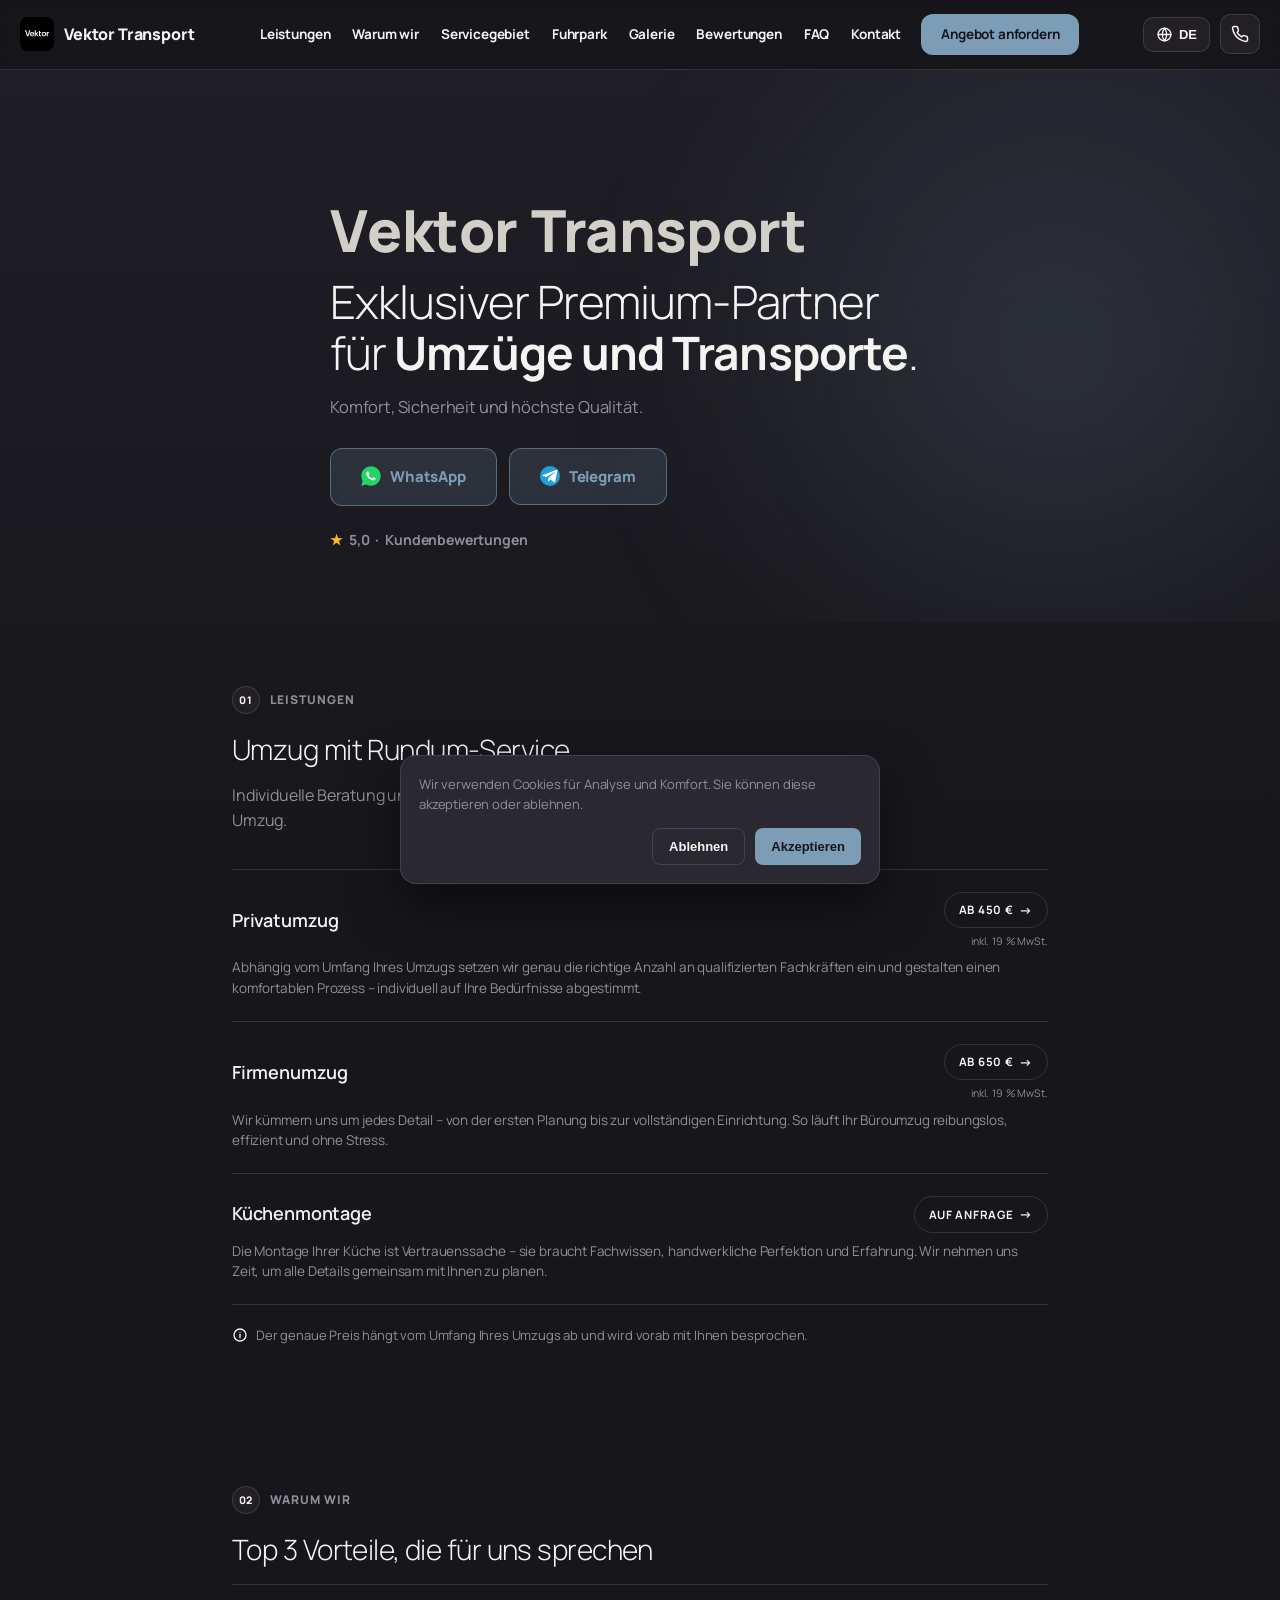
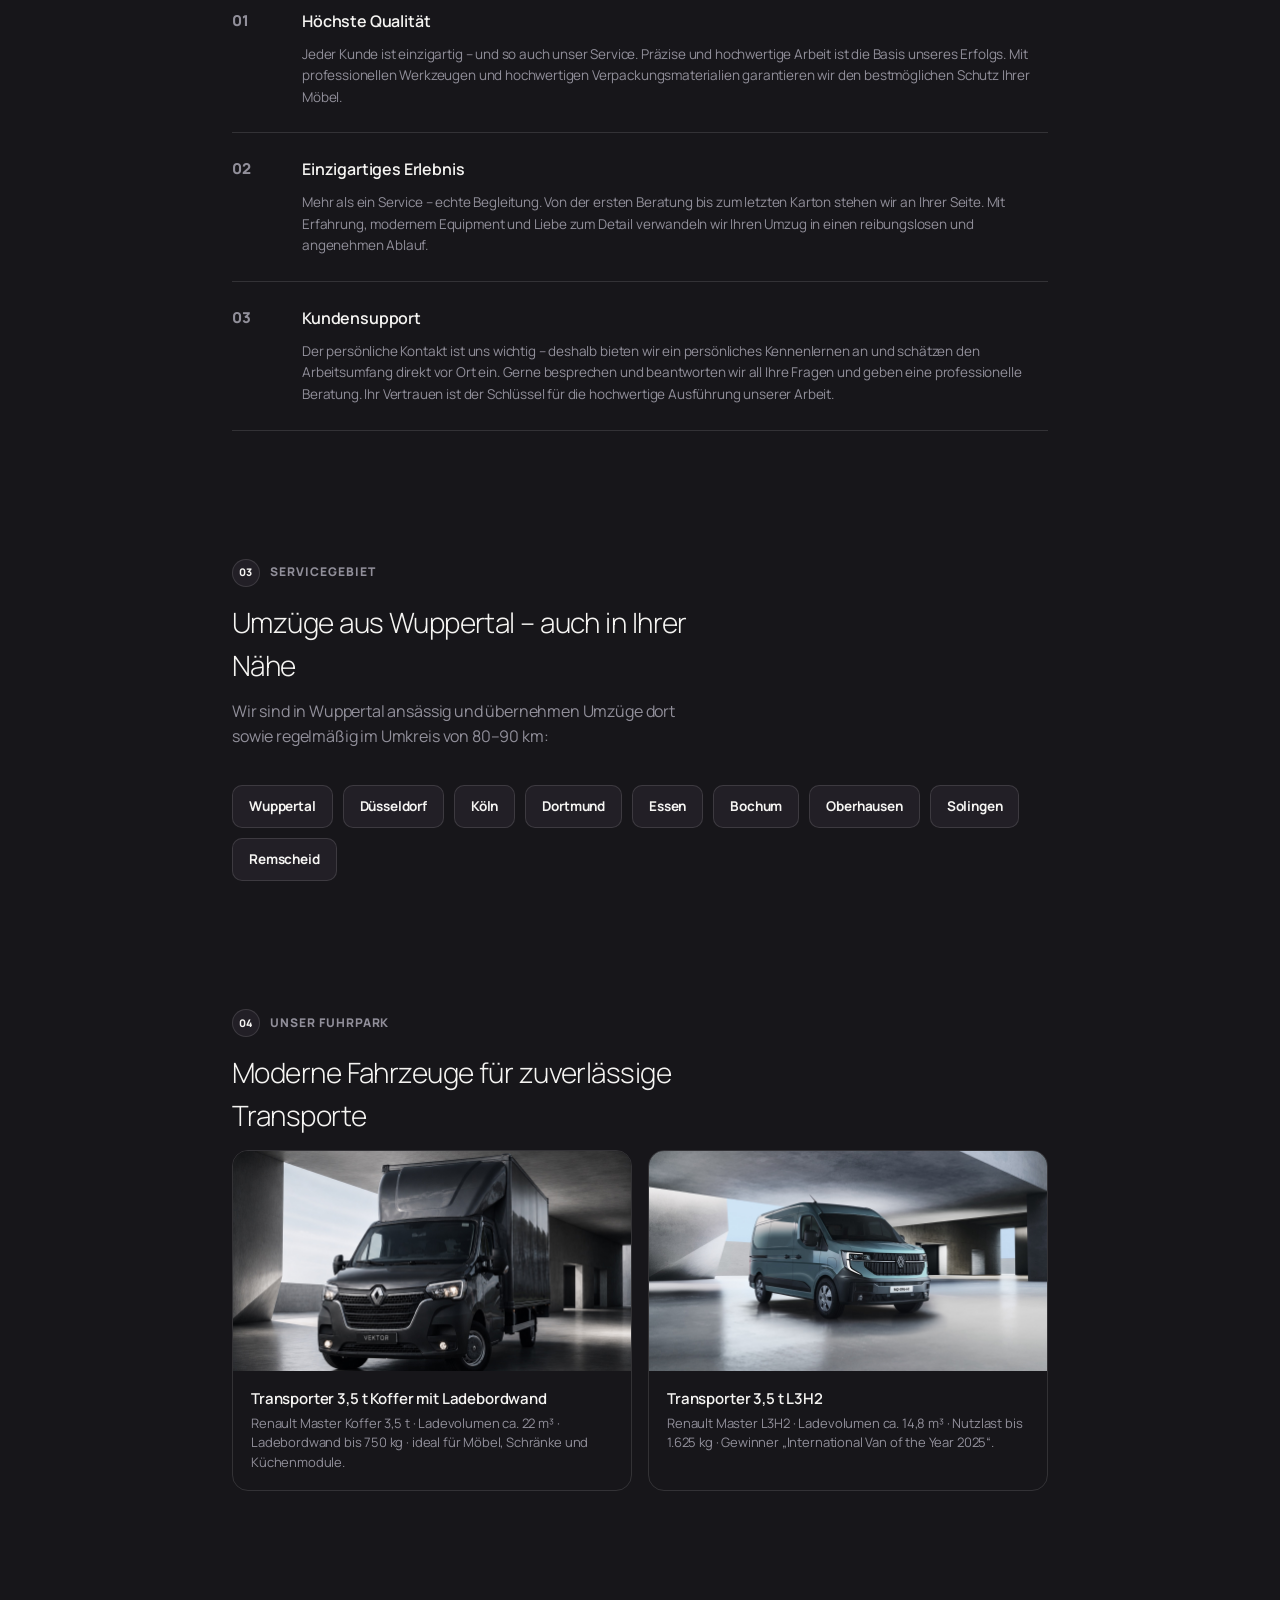
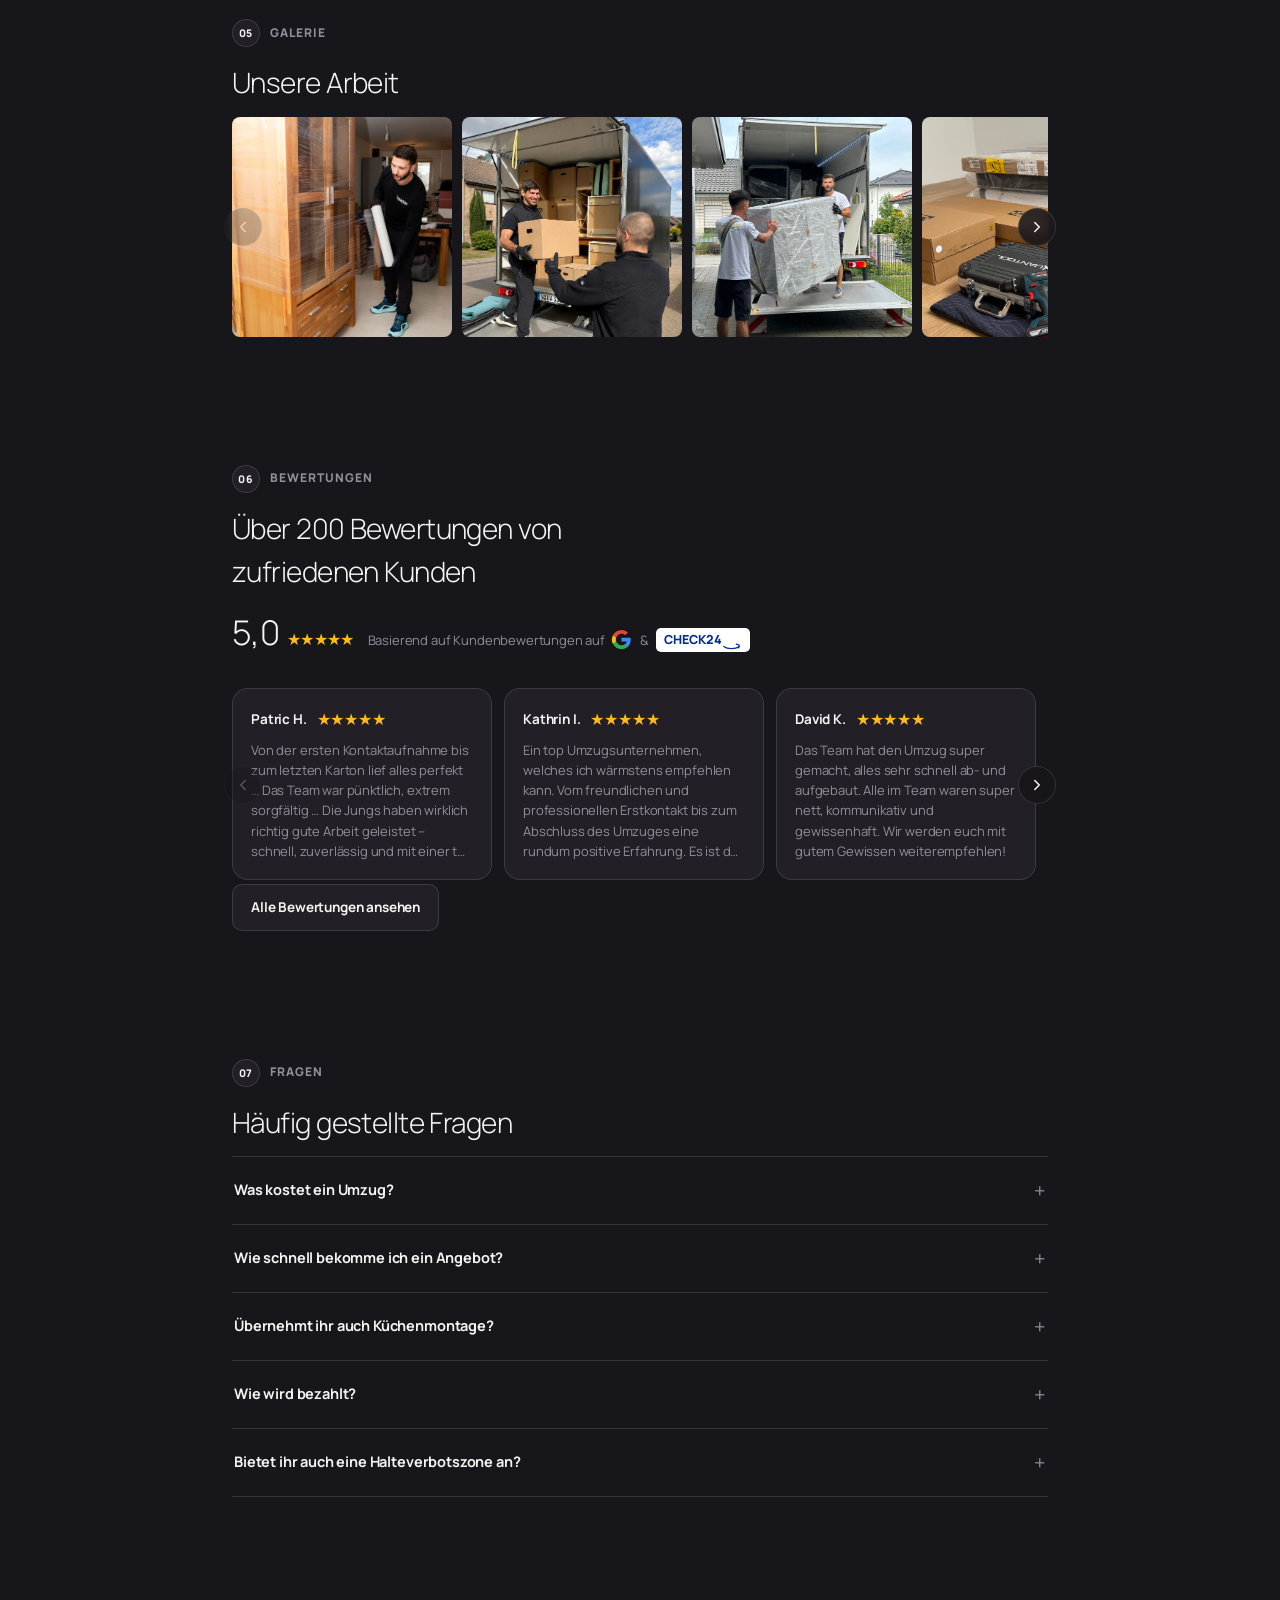
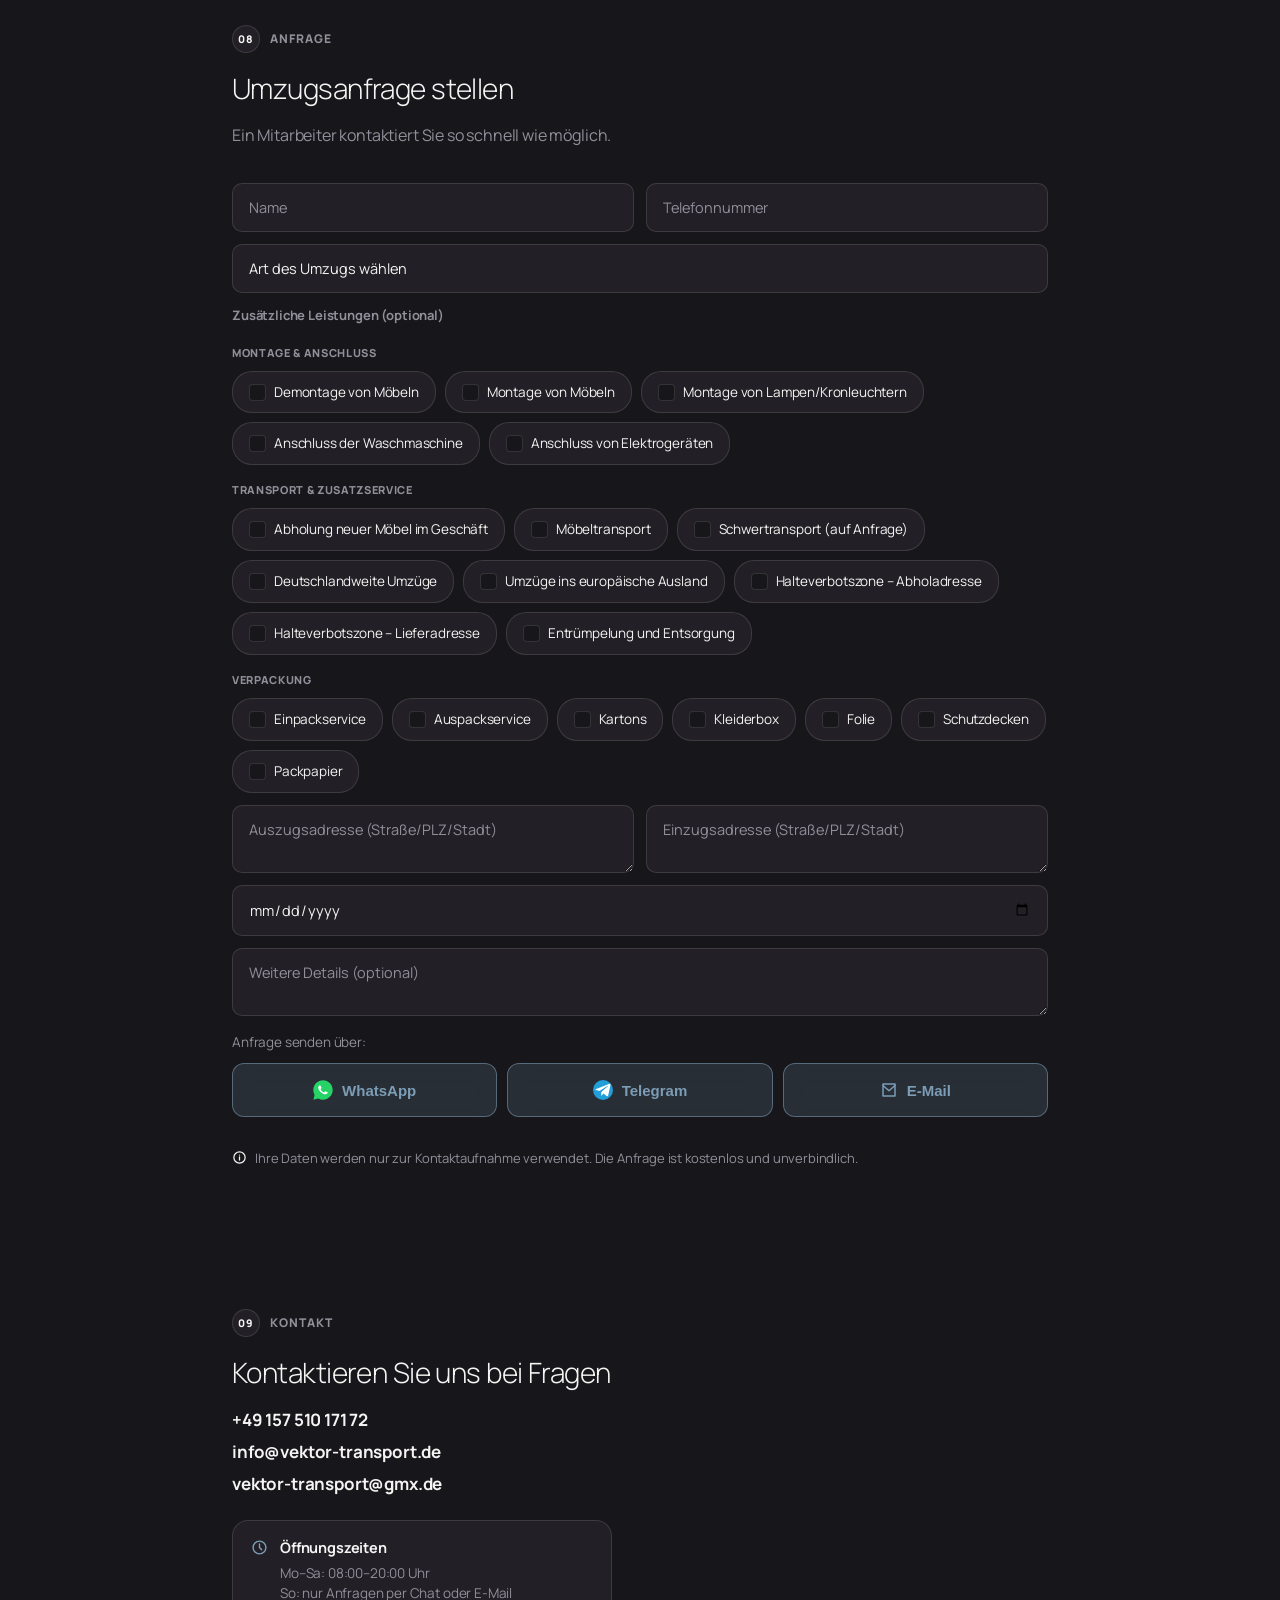
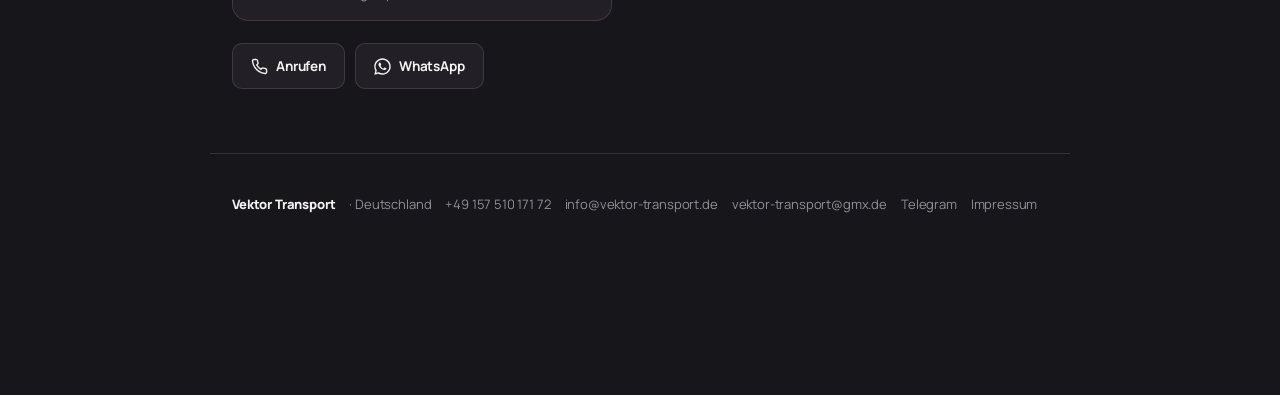
==== index.html @ 2bd90c9f "Make scroll reveal cascade per element instead of animating whole section as one block Inspired by A" ====
<!DOCTYPE html>
<html lang="de">
<head>
  <meta charset="UTF-8" />
  <meta name="viewport" content="width=device-width, initial-scale=1, viewport-fit=cover" />
  <title>Umzüge & Transporte in Deutschland · Vektor Transport</title>
  <meta name="description" content="Vektor Transport – Privat- und Firmenumzüge, Küchenmontage und Möbeltransport in Deutschland. Kostenloses Angebot in 30 Sekunden anfragen." />
  <link rel="canonical" href="https://vektor-transport.de/" />
  <meta name="theme-color" content="#1c1b1f" />
  <link rel="icon" type="image/png" href="media/logo.png" />
  <meta property="og:type" content="website" />
  <meta property="og:site_name" content="Vektor Transport" />
  <meta property="og:title" content="Vektor Transport · Umzüge & Transporte" />
  <meta property="og:description" content="Privat- und Firmenumzüge, Küchenmontage und Möbeltransport. Kostenloses Angebot anfragen." />
  <meta property="og:locale" content="de_DE" />
  <meta property="og:image" content="media/logo.png" />
  <link rel="preconnect" href="https://fonts.googleapis.com">
  <link rel="preconnect" href="https://fonts.gstatic.com" crossorigin>
  <link href="https://fonts.googleapis.com/css2?family=Manrope:wght@200;300;400;500;600;700;800&display=swap" rel="stylesheet">
  <link rel="stylesheet" href="style.css?v=41" />
  <script type="application/ld+json">
  {"@context":"https://schema.org","@graph":[
    {"@type":"MovingCompany","@id":"https://vektor-transport.de/#business","name":"Vektor Transport","telephone":"+49 157 510 171 72","priceRange":"€€","currenciesAccepted":"EUR","paymentAccepted":"Bar, Karte, Überweisung","areaServed":[{"@type":"City","name":"Wuppertal"},{"@type":"City","name":"Düsseldorf"},{"@type":"City","name":"Köln"},{"@type":"City","name":"Dortmund"},{"@type":"City","name":"Essen"},{"@type":"City","name":"Bochum"},{"@type":"City","name":"Oberhausen"},{"@type":"City","name":"Solingen"},{"@type":"City","name":"Remscheid"}],"address":{"@type":"PostalAddress","addressLocality":"Wuppertal","addressCountry":"DE"},"sameAs":["https://wa.me/4915751017172","https://t.me/VektorTransport"],"makesOffer":[
      {"@type":"Offer","itemOffered":{"@type":"Service","name":"Privatumzug"},"priceCurrency":"EUR","priceSpecification":{"@type":"PriceSpecification","minPrice":450,"priceCurrency":"EUR","valueAddedTaxIncluded":true}},
      {"@type":"Offer","itemOffered":{"@type":"Service","name":"Firmenumzug"},"priceCurrency":"EUR","priceSpecification":{"@type":"PriceSpecification","minPrice":650,"priceCurrency":"EUR","valueAddedTaxIncluded":true}},
      {"@type":"Offer","itemOffered":{"@type":"Service","name":"Küchenmontage"}}
    ]},
    {"@type":"WebSite","@id":"https://vektor-transport.de/#website","name":"Vektor Transport","url":"https://vektor-transport.de/","inLanguage":["de","ru","en","uk"]},
    {"@type":"FAQPage","mainEntity":[
      {"@type":"Question","name":"Was kostet ein Umzug?","acceptedAnswer":{"@type":"Answer","text":"Privatumzüge starten ab 450 € (inkl. 19 % MwSt.), Firmenumzüge ab 650 € (inkl. 19 % MwSt.). Küchenmontage berechnen wir individuell auf Anfrage."}},
      {"@type":"Question","name":"Wie schnell bekomme ich ein Angebot?","acceptedAnswer":{"@type":"Answer","text":"In der Regel melden wir uns innerhalb weniger Stunden nach Ihrer Anfrage mit einem unverbindlichen Angebot."}},
      {"@type":"Question","name":"Übernehmt ihr auch Küchenmontage?","acceptedAnswer":{"@type":"Answer","text":"Ja, wir montieren und demontieren Küchen fachgerecht, inklusive Transport bei Bedarf."}},
      {"@type":"Question","name":"Wie wird bezahlt?","acceptedAnswer":{"@type":"Answer","text":"Bar, per Karte oder Überweisung – ganz wie es Ihnen passt."}},
      {"@type":"Question","name":"Bietet ihr auch eine Halteverbotszone an?","acceptedAnswer":{"@type":"Answer","text":"Ja, wir richten bei Bedarf eine Halteverbotszone im Umkreis von 80 km ein."}}
    ]}
  ]}
  </script>
</head>
<body>

<header class="hdr" id="hdr">
    <a href="#top" class="logo"><img class="logo__img" src="media/logo.png" alt="Vektor Transport" width="40" height="40" /><span>Vektor Transport</span></a>
    <nav class="nav" id="nav">
      <a href="#leistungen" data-i18n="nav_services">Leistungen</a>
      <a href="#warum" data-i18n="nav_why">Warum wir</a>
      <a href="#region">Servicegebiet</a>
      <a href="#fuhrpark" data-i18n="nav_fleet">Fuhrpark</a>
      <a href="#galerie" data-i18n="nav_gallery">Galerie</a>
      <a href="#bewertungen" data-i18n="nav_reviews">Bewertungen</a>
      <a href="#faq" data-i18n="nav_faq">FAQ</a>
      <a href="#kontakt" data-i18n="nav_contact">Kontakt</a>
      <a href="#anfrage" class="nav__cta" data-i18n="cta_request">Angebot anfordern</a>
    </nav>
    <div class="hdr__right">
      <div class="lang" id="lang">
        <button class="lang__btn" id="lang-btn" aria-haspopup="true" aria-expanded="false">
          <svg viewBox="0 0 24 24" width="17" height="17" fill="none" stroke="currentColor" stroke-width="2" stroke-linecap="round" stroke-linejoin="round"><circle cx="12" cy="12" r="9"/><path d="M3 12h18M12 3a15 15 0 0 1 0 18M12 3a15 15 0 0 0 0 18"/></svg>
          <span id="lang-cur">DE</span>
        </button>
        <div class="lang__menu is-hidden" id="lang-menu" role="menu">
          <button data-lang="de" role="menuitem">Deutsch</button>
          <button data-lang="ru" role="menuitem">Русский</button>
          <button data-lang="en" role="menuitem">English</button>
          <button data-lang="uk" role="menuitem">Українська</button>
        </div>
      </div>
      <a class="hdr__call" href="tel:+4915751017172" aria-label="Anrufen">
        <svg viewBox="0 0 24 24" width="18" height="18" fill="none" stroke="currentColor" stroke-width="2" stroke-linecap="round" stroke-linejoin="round"><path d="M22 16.92v3a2 2 0 0 1-2.18 2 19.79 19.79 0 0 1-8.63-3.07 19.5 19.5 0 0 1-6-6 19.79 19.79 0 0 1-3.07-8.67A2 2 0 0 1 4.11 2h3a2 2 0 0 1 2 1.72c.13.96.36 1.9.7 2.81a2 2 0 0 1-.45 2.11L8.09 9.91a16 16 0 0 0 6 6l1.27-1.27a2 2 0 0 1 2.11-.45c.9.34 1.85.57 2.81.7A2 2 0 0 1 22 16.92z"/></svg>
      </a>
      <button class="burger" id="burger" aria-label="Menü" aria-expanded="false"><span></span><span></span><span></span></button>
    </div>
  </header>

  <main>
    <section class="hero" id="top">
      <div class="hero__grid">
        <div class="hero__text">
          <span class="kicker">
            <b class="kicker__title">
              <span class="kicker__word" id="kicker-vektor"><span class="kl">V</span><span class="kl">e</span><span class="kl">k</span><span class="kl">t</span><span class="kl">o</span><span class="kl">r</span></span>
              <span class="kicker__rest">Transport</span>
            </b>
          </span>
          <h1 class="hero__h" data-i18n-html="hero_title">Exklusiver Premium-Partner<br>für <em>Umzüge und Transporte</em>.</h1>
          <p class="hero__p" data-i18n="hero_sub">Komfort, Sicherheit und höchste Qualität.</p>
          <div class="hero__ctas">
            <a href="https://wa.me/4915751017172" target="_blank" rel="noopener" class="cta cta--wa">
              <svg viewBox="0 0 32 32" width="20" height="20"><path fill="#25D366" d="M16 .5C7.4.5.5 7.4.5 16c0 2.8.7 5.4 2 7.8L.5 31.5l7.9-2c2.3 1.2 4.8 1.9 7.6 1.9 8.6 0 15.5-6.9 15.5-15.5S24.6.5 16 .5z"/><path fill="#fff" d="M23 19.2c-.4-.2-2.3-1.1-2.6-1.3-.3-.1-.6-.2-.9.2-.3.4-1 1.3-1.2 1.5-.2.2-.4.3-.8.1-.4-.2-1.6-.6-3.1-1.9-1.1-1-1.9-2.3-2.1-2.7-.2-.4 0-.6.2-.8l.6-.7c.2-.2.3-.4.4-.6.1-.2 0-.5 0-.7-.1-.2-.9-2.1-1.2-2.9-.3-.8-.6-.7-.9-.7h-.7c-.2 0-.6.1-1 .5-.3.4-1.3 1.3-1.3 3.1s1.3 3.6 1.5 3.9c.2.3 2.6 4 6.3 5.6.9.4 1.6.6 2.1.8.9.3 1.7.2 2.3.1.7-.1 2.3-.9 2.6-1.8.3-.9.3-1.7.2-1.8-.1-.2-.3-.3-.7-.5z"/></svg>
              <span data-i18n="cta_whatsapp">WhatsApp</span>
            </a>
            <a href="https://t.me/VektorTransport" target="_blank" rel="noopener" class="cta cta--tg">
              <svg viewBox="0 0 24 24" width="20" height="20"><circle cx="12" cy="12" r="12" fill="#229ED9"/><path fill="#fff" d="M9.78 18.65l.28-4.23 7.68-6.92c.34-.31-.07-.46-.52-.19L7.74 13.3 3.64 12c-.88-.25-.89-.86.2-1.3l15.97-6.16c.73-.33 1.43.18 1.15 1.3l-2.72 12.81c-.19.91-.74 1.13-1.5.71l-4.14-3.05-2 1.93c-.23.23-.42.42-.83.42z"/></svg>
              <span data-i18n="cta_telegram">Telegram</span>
            </a>
          </div>
          <div class="trust">
            <a href="#bewertungen" class="trust-rate js-go"><span class="star">★</span> <b>5,0</b> · <span data-i18n="trust_reviews">Kundenbewertungen</span></a>
          </div>
        </div>
      </div>
      <a href="#leistungen" class="scroll-hint" aria-label="Mehr sehen">
        <svg viewBox="0 0 24 24" width="22" height="22" fill="none" stroke="currentColor" stroke-width="2" stroke-linecap="round" stroke-linejoin="round"><path d="M6 9l6 6 6-6"/></svg>
      </a>
    </section>

    <section class="sec reveal" id="leistungen">
      <span class="eyebrow" data-i18n="sec_services">Leistungen</span>
      <h2 class="h2" data-i18n="services_h2">Umzug mit Rundum-Service</h2>
      <p class="section-lead" data-i18n="services_lead">Individuelle Beratung und ein persönliches Angebot für Ihren Umzug.</p>
      <div class="slist">
        <div class="scard">
          <div class="scard__t" data-i18n="s1_t">Privatumzug</div>
          <div class="scard__price">
            <a href="#anfrage" class="scard__p js-go" data-service="Privatumzug" data-i18n="s1_price">ab 450 €</a>
            <span class="scard__vat" data-i18n="vat_note">inkl. 19 % MwSt.</span>
          </div>
          <div class="scard__d" data-i18n="s1_d">Abhängig vom Umfang Ihres Umzugs setzen wir genau die richtige Anzahl an qualifizierten Fachkräften ein und gestalten einen komfortablen Prozess – individuell auf Ihre Bedürfnisse abgestimmt.</div>
        </div>
        <div class="scard">
          <div class="scard__t" data-i18n="s2_t">Firmenumzug</div>
          <div class="scard__price">
            <a href="#anfrage" class="scard__p js-go" data-service="Firmenumzug" data-i18n="s2_price">ab 650 €</a>
            <span class="scard__vat" data-i18n="vat_note">inkl. 19 % MwSt.</span>
          </div>
          <div class="scard__d" data-i18n="s2_d">Wir kümmern uns um jedes Detail – von der ersten Planung bis zur vollständigen Einrichtung. So läuft Ihr Büroumzug reibungslos, effizient und ohne Stress.</div>
        </div>
        <div class="scard">
          <div class="scard__t" data-i18n="s3_t">Küchenmontage</div>
          <a href="#anfrage" class="scard__p js-go" data-service="Küchenmontage" data-i18n="on_request">auf Anfrage</a>
          <div class="scard__d" data-i18n="s3_d">Die Montage Ihrer Küche ist Vertrauenssache – sie braucht Fachwissen, handwerkliche Perfektion und Erfahrung. Wir nehmen uns Zeit, um alle Details gemeinsam mit Ihnen zu planen.</div>
        </div>
      </div>
      <p class="note note--info">
        <svg class="note__ic" viewBox="0 0 24 24" width="16" height="16" fill="none" stroke="currentColor" stroke-width="2" stroke-linecap="round" stroke-linejoin="round" aria-hidden="true"><circle cx="12" cy="12" r="9"/><path d="M12 11v5"/><path d="M12 8h.01"/></svg>
        <span data-i18n="price_note">Der genaue Preis hängt vom Umfang Ihres Umzugs ab und wird vorab mit Ihnen besprochen.</span>
      </p>
    </section>

    <section class="sec reveal" id="warum">
      <span class="eyebrow" data-i18n="sec_why">Warum wir</span>
      <h2 class="h2" data-i18n="why_h2">Top 3 Vorteile, die für uns sprechen</h2>
      <div class="why-grid">
        <div class="why-card">
          <div class="why-num">01</div>
          <div class="why-t" data-i18n="w1_t">Höchste Qualität</div>
          <div class="why-d" data-i18n="w1_d">Jeder Kunde ist einzigartig – und so auch unser Service. Präzise und hochwertige Arbeit ist die Basis unseres Erfolgs. Mit professionellen Werkzeugen und hochwertigen Verpackungsmaterialien garantieren wir den bestmöglichen Schutz Ihrer Möbel.</div>
        </div>
        <div class="why-card">
          <div class="why-num">02</div>
          <div class="why-t" data-i18n="w2_t">Einzigartiges Erlebnis</div>
          <div class="why-d" data-i18n="w2_d">Mehr als ein Service – echte Begleitung. Von der ersten Beratung bis zum letzten Karton stehen wir an Ihrer Seite. Mit Erfahrung, modernem Equipment und Liebe zum Detail verwandeln wir Ihren Umzug in einen reibungslosen und angenehmen Ablauf.</div>
        </div>
        <div class="why-card">
          <div class="why-num">03</div>
          <div class="why-t" data-i18n="w3_t">Kundensupport</div>
          <div class="why-d" data-i18n="w3_d">Der persönliche Kontakt ist uns wichtig – deshalb bieten wir ein persönliches Kennenlernen an und schätzen den Arbeitsumfang direkt vor Ort ein. Gerne besprechen und beantworten wir all Ihre Fragen und geben eine professionelle Beratung. Ihr Vertrauen ist der Schlüssel für die hochwertige Ausführung unserer Arbeit.</div>
        </div>
      </div>
    </section>

    <section class="sec reveal" id="region">
      <span class="eyebrow">Servicegebiet</span>
      <h2 class="h2">Umzüge aus Wuppertal – auch in Ihrer Nähe</h2>
      <p class="section-lead">Wir sind in Wuppertal ansässig und übernehmen Umzüge dort sowie regelmäßig im Umkreis von 80–90 km:</p>
      <div class="region-links">
        <a href="umzug-wuppertal.html">Wuppertal</a>
        <a href="umzug-duesseldorf.html">Düsseldorf</a>
        <a href="umzug-koeln.html">Köln</a>
        <a href="umzug-dortmund.html">Dortmund</a>
        <a href="umzug-essen.html">Essen</a>
        <a href="umzug-bochum.html">Bochum</a>
        <a href="umzug-oberhausen.html">Oberhausen</a>
        <a href="umzug-solingen.html">Solingen</a>
        <a href="umzug-remscheid.html">Remscheid</a>
      </div>
    </section>

    <section class="sec reveal" id="fuhrpark">
      <span class="eyebrow" data-i18n="sec_fleet">Unser Fuhrpark</span>
      <h2 class="h2" data-i18n="fleet_h2">Moderne Fahrzeuge für zuverlässige Transporte</h2>
      <div class="fleet-grid">
        <div class="fleet-card">
          <div class="fleet-card__visual">
            <img src="media/van-koffer.jpg" alt="Renault Master Koffer 3,5 t mit Ladebordwand – Vektor Transport" loading="lazy" />
          </div>
          <div class="fleet-t" data-i18n="f1_t">Transporter 3,5 t Koffer mit Ladebordwand</div>
          <div class="fleet-d" data-i18n="f1_d">Renault Master Koffer 3,5 t · Ladevolumen ca. 22 m³ · Ladebordwand bis 750 kg · ideal für Möbel, Schränke und Küchenmodule.</div>
        </div>
        <div class="fleet-card">
          <div class="fleet-card__visual">
            <img src="media/van-l3h2.jpg" alt="Renault Master L3H2 – Vektor Transport" loading="lazy" />
          </div>
          <div class="fleet-t" data-i18n="f2_t">Transporter 3,5 t L3H2</div>
          <div class="fleet-d" data-i18n="f2_d">Renault Master L3H2 · Ladevolumen ca. 14,8 m³ · Nutzlast bis 1.625 kg · Gewinner „International Van of the Year 2025“.</div>
        </div>
      </div>
    </section>

    <section class="sec reveal" id="galerie">
      <span class="eyebrow" data-i18n="sec_gallery">Galerie</span>
      <h2 class="h2" data-i18n="gallery_h2">Unsere Arbeit</h2>
      <div class="carousel">
        <button class="carousel__arrow carousel__arrow--prev" id="feed-prev" aria-label="Zurück">
          <svg viewBox="0 0 24 24" width="18" height="18" fill="none" stroke="currentColor" stroke-width="2" stroke-linecap="round" stroke-linejoin="round"><path d="M15 18l-6-6 6-6"/></svg>
        </button>
        <div class="feed" id="feed">
          <img src="media/work-7.jpg?v=1" alt="Vektor Transport – Möbelschutz" loading="lazy" />
          <img src="media/work-6.jpg?v=1" alt="Vektor Transport – Beladung" loading="lazy" />
          <img src="media/work-1.jpg?v=3" alt="Vektor Transport – Möbeltransport" loading="lazy" />
          <img src="media/work-2.jpg?v=2" alt="Vektor Transport – Möbelmontage" loading="lazy" />
          <img src="media/work-3.jpg?v=3" alt="Vektor Transport – Umzugswagen" loading="lazy" />
          <img src="media/work-4.jpg?v=1" alt="Vektor Transport – Anlieferung" loading="lazy" />
          <img src="media/work-5.jpg?v=1" alt="Vektor Transport – Kühlschranktransport" loading="lazy" />
        </div>
        <button class="carousel__arrow carousel__arrow--next" id="feed-next" aria-label="Weiter">
          <svg viewBox="0 0 24 24" width="18" height="18" fill="none" stroke="currentColor" stroke-width="2" stroke-linecap="round" stroke-linejoin="round"><path d="M9 18l6-6-6-6"/></svg>
        </button>
      </div>
    </section>

    <section class="sec reveal" id="bewertungen">
      <span class="eyebrow" data-i18n="sec_reviews">Bewertungen</span>
      <h2 class="h2" data-i18n="reviews_h2">Über 200 Bewertungen von zufriedenen Kunden</h2>
      <div class="rev-head">
        <div class="rev-score"><span>5,0</span><span class="rev-stars">★★★★★</span></div>
        <div class="rev-meta">
          <span data-i18n="rev_meta">Basierend auf Kundenbewertungen auf</span>
          <span class="brand-row">
            <svg class="brand-google" viewBox="0 0 24 24" width="21" height="21" aria-label="Google"><path fill="#4285F4" d="M22.56 12.25c0-.78-.07-1.53-.2-2.25H12v4.26h5.92a5.06 5.06 0 0 1-2.2 3.32v2.77h3.57c2.08-1.92 3.27-4.74 3.27-8.1z"/><path fill="#34A853" d="M12 23c2.97 0 5.46-.98 7.28-2.66l-3.57-2.77c-.98.66-2.23 1.06-3.71 1.06-2.86 0-5.29-1.93-6.16-4.53H2.18v2.84A11 11 0 0 0 12 23z"/><path fill="#FBBC05" d="M5.84 14.1a6.6 6.6 0 0 1 0-4.2V7.06H2.18a11 11 0 0 0 0 9.88l3.66-2.84z"/><path fill="#EA4335" d="M12 5.38c1.62 0 3.06.56 4.21 1.64l3.15-3.15C17.45 2.09 14.97 1 12 1 7.7 1 3.99 3.47 2.18 7.06l3.66 2.84C6.71 7.31 9.14 5.38 12 5.38z"/></svg>
            <span class="brand-sep">&amp;</span>
            <span class="brand-check24-badge">
              <svg class="brand-check24" viewBox="0 0 130 32" width="78" height="19" aria-label="Check24"><text x="0" y="22" font-family="Manrope, sans-serif" font-weight="800" font-size="21" fill="#022D94">CHECK24</text><path d="M100 26c6 5 20 5 26 0" fill="none" stroke="#022D94" stroke-width="2" stroke-linecap="round"/><path d="M121 22l5 1.5-1 5" fill="none" stroke="#022D94" stroke-width="2" stroke-linecap="round" stroke-linejoin="round"/></svg>
            </span>
          </span>
        </div>
      </div>
      <div class="carousel">
        <button class="carousel__arrow carousel__arrow--prev" id="rev-prev" aria-label="Zurück">
          <svg viewBox="0 0 24 24" width="18" height="18" fill="none" stroke="currentColor" stroke-width="2" stroke-linecap="round" stroke-linejoin="round"><path d="M15 18l-6-6 6-6"/></svg>
        </button>
        <div class="reviews" id="reviews-list">
        <div class="review">
          <div class="review__head"><b>Patric H.</b><span class="rev-stars">★★★★★</span></div>
          <p>Von der ersten Kontaktaufnahme bis zum letzten Karton lief alles perfekt … Das Team war pünktlich, extrem sorgfältig … Die Jungs haben wirklich richtig gute Arbeit geleistet – schnell, zuverlässig und mit einer top Organisation. Preis-Leistung ist absolut fair.</p>
        </div>
        <div class="review">
          <div class="review__head"><b>Kathrin I.</b><span class="rev-stars">★★★★★</span></div>
          <p>Ein top Umzugsunternehmen, welches ich wärmstens empfehlen kann. Vom freundlichen und professionellen Erstkontakt bis zum Abschluss des Umzuges eine rundum positive Erfahrung. Es ist der allererste Umzug, bei dem wirklich überhaupt nichts kaputt gegangen ist – es wurde sogar noch eine vorher defekte Pax-Schublade repariert. Vielen Dank nochmal!</p>
        </div>
        <div class="review">
          <div class="review__head"><b>David K.</b><span class="rev-stars">★★★★★</span></div>
          <p>Das Team hat den Umzug super gemacht, alles sehr schnell ab- und aufgebaut. Alle im Team waren super nett, kommunikativ und gewissenhaft. Wir werden euch mit gutem Gewissen weiterempfehlen!</p>
        </div>
        <div class="review">
          <div class="review__head"><b>Weronika S.</b><span class="rev-stars">★★★★★</span></div>
          <p>Top Umzugsunternehmen! Die Kommunikation war schnell und zuverlässig, das Team professionell und sorgfältig. Der gesamte Ablauf war einfach und reibungslos. Absolut empfehlenswert!</p>
        </div>
        <div class="review">
          <div class="review__head"><b>Caio A.</b><span class="rev-stars">★★★★★</span></div>
          <p>Wir sind sehr zufrieden mit Vektor Transport. Der Service war sehr schnell und professionell, zu einem guten Preis. Die Mitarbeiter sind alle sehr freundlich und hilfsbereit. Wir können ihren Service auf jeden Fall weiterempfehlen.</p>
        </div>
        <div class="review">
          <div class="review__head"><b>Jennifer J.</b><span class="rev-stars">★★★★★</span></div>
          <p>Das Unternehmen sowie die Mitarbeiter sind super freundlich, strukturiert und verlässlich. Die Arbeit war nicht nur schnell, sondern auch sauber erledigt. Herzlichen Dank für eure tolle Arbeit!</p>
        </div>
        <div class="review">
          <div class="review__head"><b>Kristina P.</b><span class="rev-stars">★★★★★</span></div>
          <p>Sehr netter und zuverlässiger Kontakt. Reibungsloser Umzug. Pünktlich und zuverlässig vor Ort. Alle Möbel wurden entsprechend geschützt und verpackt. Kann ich nur empfehlen und würde jederzeit wieder beauftragen.</p>
        </div>
        <div class="review">
          <div class="review__head"><b>Timo K.</b><span class="rev-stars">★★★★★</span></div>
          <p>Super freundliches und professionelles Team, sehr sorgfältige Arbeit. Küche wurde perfekt an die neuen Platzverhältnisse angepasst.</p>
        </div>
        </div>
        <button class="carousel__arrow carousel__arrow--next" id="rev-next" aria-label="Weiter">
          <svg viewBox="0 0 24 24" width="18" height="18" fill="none" stroke="currentColor" stroke-width="2" stroke-linecap="round" stroke-linejoin="round"><path d="M9 18l6-6-6-6"/></svg>
        </button>
      </div>
      <a class="btn-ghost" id="rev-link" href="https://maps.app.goo.gl/x3Mh6PCi1fQFDinu8" target="_blank" rel="noopener" data-i18n="see_reviews">Alle Bewertungen ansehen</a>
    </section>

    <section class="sec reveal" id="faq">
      <span class="eyebrow" data-i18n="sec_faq">Fragen</span>
      <h2 class="h2" data-i18n="faq_h2">Häufig gestellte Fragen</h2>
      <div class="faq-list" id="faq-list">
        <div class="faq-item"><div class="faq-q"><span data-i18n="faq1_q">Was kostet ein Umzug?</span></div><div class="faq-a"><p data-i18n="faq1_a">Privatumzüge starten ab 450 € (inkl. 19 % MwSt.), Firmenumzüge ab 650 € (inkl. 19 % MwSt.). Küchenmontage berechnen wir individuell auf Anfrage. Der genaue Preis hängt vom Umfang ab und wird vorab besprochen.</p></div></div>
        <div class="faq-item"><div class="faq-q"><span data-i18n="faq2_q">Wie schnell bekomme ich ein Angebot?</span></div><div class="faq-a"><p data-i18n="faq2_a">In der Regel melden wir uns innerhalb weniger Stunden nach Ihrer Anfrage mit einem unverbindlichen Angebot.</p></div></div>
        <div class="faq-item"><div class="faq-q"><span data-i18n="faq3_q">Übernehmt ihr auch Küchenmontage?</span></div><div class="faq-a"><p data-i18n="faq3_a">Ja, wir montieren und demontieren Küchen fachgerecht, inklusive Transport bei Bedarf.</p></div></div>
        <div class="faq-item"><div class="faq-q"><span data-i18n="faq4_q">Wie wird bezahlt?</span></div><div class="faq-a"><p data-i18n="faq4_a">Bar, per Karte oder Überweisung – ganz wie es Ihnen passt.</p></div></div>
        <div class="faq-item"><div class="faq-q"><span data-i18n="faq5_q">Bietet ihr auch eine Halteverbotszone an?</span></div><div class="faq-a"><p data-i18n="faq5_a">Ja, wir richten bei Bedarf eine Halteverbotszone im Umkreis von 80 km ein.</p></div></div>
      </div>
    </section>

    <section class="sec reveal" id="anfrage">
      <span class="eyebrow" data-i18n="sec_request">Anfrage</span>
      <h2 class="h2" data-i18n="request_h2">Umzugsanfrage stellen</h2>
      <p class="section-lead" data-i18n="request_lead">Ein Mitarbeiter kontaktiert Sie so schnell wie möglich.</p>
      <form class="req-form" id="req-form">
        <div class="req-row">
          <input class="field" type="text" name="name" placeholder="Name" data-i18n-ph="ph_name" required />
          <input class="field" type="tel" name="phone" placeholder="Telefonnummer" data-i18n-ph="ph_phone" required />
        </div>
        <select class="field select" name="service" required>
          <option value="" data-i18n="ph_service">Art des Umzugs wählen</option>
          <option value="Privatumzug" data-i18n="s1_t">Privatumzug</option>
          <option value="Firmenumzug" data-i18n="s2_t">Firmenumzug</option>
          <option value="Küchenmontage" data-i18n="s3_t">Küchenmontage</option>
          <option value="Sonstiges" data-i18n="other">Sonstiges</option>
        </select>

        <div class="req-extras">
          <span class="req-extras__label" data-i18n="extras_h">Zusätzliche Leistungen (optional)</span>

          <span class="req-extras__group" data-i18n="group_montage">Montage &amp; Anschluss</span>
          <div class="extras-grid">
            <label class="extra-chip">
              <input type="checkbox" name="extras" value="Demontage von Möbeln" />
              <span data-i18n="extra_dismantle">Demontage von Möbeln</span>
            </label>
            <label class="extra-chip">
              <input type="checkbox" name="extras" value="Montage von Möbeln" />
              <span data-i18n="extra_assemble">Montage von Möbeln</span>
            </label>
            <label class="extra-chip" id="lamp-chip">
              <input type="checkbox" name="extras" value="Montage von Lampen/Kronleuchtern" id="lamp-check" />
              <span data-i18n="extra_lamps">Montage von Lampen/Kronleuchtern</span>
            </label>
            <label class="extra-chip">
              <input type="checkbox" name="extras" value="Anschluss der Waschmaschine" />
              <span data-i18n="extra_washer">Anschluss der Waschmaschine</span>
            </label>
            <label class="extra-chip">
              <input type="checkbox" name="extras" value="Anschluss von Elektrogeräten" />
              <span data-i18n="extra_appliances">Anschluss von Elektrogeräten</span>
            </label>
          </div>
          <div class="extra-qty is-hidden" id="lamp-qty-row">
            <span class="extra-qty__label" data-i18n="lamp_qty_label">Anzahl Lampen/Kronleuchter</span>
            <input class="field extra-qty__input" type="number" name="lamp_qty" min="1" max="20" value="1" />
          </div>

          <span class="req-extras__group" data-i18n="group_transport">Transport &amp; Zusatzservice</span>
          <div class="extras-grid">
            <label class="extra-chip">
              <input type="checkbox" name="extras" value="Möbelabholung im Geschäft" />
              <span data-i18n="extra_furniture_pickup">Abholung neuer Möbel im Geschäft</span>
            </label>
            <label class="extra-chip">
              <input type="checkbox" name="extras" value="Möbeltransport" />
              <span data-i18n="extra_furniture_transport">Möbeltransport</span>
            </label>
            <label class="extra-chip">
              <input type="checkbox" name="extras" value="Schwertransport" />
              <span data-i18n="extra_heavy">Schwertransport (auf Anfrage)</span>
            </label>
            <label class="extra-chip">
              <input type="checkbox" name="extras" value="Deutschlandweite Umzüge" />
              <span data-i18n="extra_nationwide">Deutschlandweite Umzüge</span>
            </label>
            <label class="extra-chip">
              <input type="checkbox" name="extras" value="Umzüge ins europäische Ausland" />
              <span data-i18n="extra_europe">Umzüge ins europäische Ausland</span>
            </label>
            <label class="extra-chip">
              <input type="checkbox" name="extras" value="Halteverbotszone Abholadresse" />
              <span data-i18n="extra_zone_pickup">Halteverbotszone – Abholadresse</span>
            </label>
            <label class="extra-chip">
              <input type="checkbox" name="extras" value="Halteverbotszone Lieferadresse" />
              <span data-i18n="extra_zone_delivery">Halteverbotszone – Lieferadresse</span>
            </label>
            <label class="extra-chip">
              <input type="checkbox" name="extras" value="Entrümpelung und Entsorgung" />
              <span data-i18n="extra_clearance">Entrümpelung und Entsorgung</span>
            </label>
          </div>

          <span class="req-extras__group" data-i18n="group_packing">Verpackung</span>
          <div class="extras-grid">
            <label class="extra-chip">
              <input type="checkbox" name="extras" value="Einpackservice" />
              <span data-i18n="extra_pack">Einpackservice</span>
            </label>
            <label class="extra-chip">
              <input type="checkbox" name="extras" value="Auspackservice" />
              <span data-i18n="extra_unpack">Auspackservice</span>
            </label>
            <label class="extra-chip" id="kartons-chip">
              <input type="checkbox" name="extras" value="Kartons" id="kartons-check" />
              <span data-i18n="extra_boxes">Kartons</span>
            </label>
            <label class="extra-chip" id="kleiderbox-chip">
              <input type="checkbox" name="extras" value="Kleiderbox" id="kleiderbox-check" />
              <span data-i18n="extra_wardrobe_box">Kleiderbox</span>
            </label>
            <label class="extra-chip">
              <input type="checkbox" name="extras" value="Folie" />
              <span data-i18n="extra_film">Folie</span>
            </label>
            <label class="extra-chip">
              <input type="checkbox" name="extras" value="Schutzdecken" />
              <span data-i18n="extra_blankets">Schutzdecken</span>
            </label>
            <label class="extra-chip">
              <input type="checkbox" name="extras" value="Packpapier" />
              <span data-i18n="extra_paper">Packpapier</span>
            </label>
          </div>
          <div class="extra-qty is-hidden" id="kartons-qty-row">
            <span class="extra-qty__label" data-i18n="kartons_qty_label">Anzahl Kartons</span>
            <input class="field extra-qty__input" type="number" name="kartons_qty" min="1" max="200" value="10" />
          </div>
          <div class="extra-qty is-hidden" id="kleiderbox-qty-row">
            <span class="extra-qty__label" data-i18n="kleiderbox_qty_label">Anzahl Kleiderboxen</span>
            <input class="field extra-qty__input" type="number" name="kleiderbox_qty" min="1" max="50" value="1" />
          </div>
          </div>
        </div>

        <div class="req-row">
          <textarea class="field" name="from" rows="2" placeholder="Auszugsadresse (Straße/PLZ/Stadt)" data-i18n-ph="ph_from"></textarea>
          <textarea class="field" name="to" rows="2" placeholder="Einzugsadresse (Straße/PLZ/Stadt)" data-i18n-ph="ph_to"></textarea>
        </div>
        <input class="field" type="date" name="date" />
        <textarea class="field" name="comment" rows="2" placeholder="Weitere Details (optional)" data-i18n-ph="ph_comment"></textarea>
        <div class="req-send">
          <span class="req-send__label" data-i18n="send_via">Anfrage senden über:</span>
          <div class="req-send__row">
            <button type="button" class="cta cta--wa" data-channel="whatsapp">
              <svg viewBox="0 0 32 32" width="20" height="20"><path fill="#25D366" d="M16 .5C7.4.5.5 7.4.5 16c0 2.8.7 5.4 2 7.8L.5 31.5l7.9-2c2.3 1.2 4.8 1.9 7.6 1.9 8.6 0 15.5-6.9 15.5-15.5S24.6.5 16 .5z"/><path fill="#fff" d="M23 19.2c-.4-.2-2.3-1.1-2.6-1.3-.3-.1-.6-.2-.9.2-.3.4-1 1.3-1.2 1.5-.2.2-.4.3-.8.1-.4-.2-1.6-.6-3.1-1.9-1.1-1-1.9-2.3-2.1-2.7-.2-.4 0-.6.2-.8l.6-.7c.2-.2.3-.4.4-.6.1-.2 0-.5 0-.7-.1-.2-.9-2.1-1.2-2.9-.3-.8-.6-.7-.9-.7h-.7c-.2 0-.6.1-1 .5-.3.4-1.3 1.3-1.3 3.1s1.3 3.6 1.5 3.9c.2.3 2.6 4 6.3 5.6.9.4 1.6.6 2.1.8.9.3 1.7.2 2.3.1.7-.1 2.3-.9 2.6-1.8.3-.9.3-1.7.2-1.8-.1-.2-.3-.3-.7-.5z"/></svg>
              <span>WhatsApp</span>
            </button>
            <button type="button" class="cta cta--tg" data-channel="telegram">
              <svg viewBox="0 0 24 24" width="20" height="20"><circle cx="12" cy="12" r="12" fill="#229ED9"/><path fill="#fff" d="M9.78 18.65l.28-4.23 7.68-6.92c.34-.31-.07-.46-.52-.19L7.74 13.3 3.64 12c-.88-.25-.89-.86.2-1.3l15.97-6.16c.73-.33 1.43.18 1.15 1.3l-2.72 12.81c-.19.91-.74 1.13-1.5.71l-4.14-3.05-2 1.93c-.23.23-.42.42-.83.42z"/></svg>
              <span>Telegram</span>
            </button>
            <button type="button" class="cta cta--mail" data-channel="email">
              <svg viewBox="0 0 24 24" width="18" height="18" fill="none" stroke="currentColor" stroke-width="2" stroke-linecap="round" stroke-linejoin="round" aria-hidden="true"><path d="M4 4h16v16H4z"/><path d="M4 6l8 7 8-7"/></svg>
              <span data-i18n="cta_email">E-Mail</span>
            </button>
          </div>
        </div>
        <p class="err is-hidden" id="req-error"></p>
        <p class="reassure reassure--info">
          <svg class="note__ic" viewBox="0 0 24 24" width="15" height="15" fill="none" stroke="currentColor" stroke-width="2" stroke-linecap="round" stroke-linejoin="round" aria-hidden="true"><circle cx="12" cy="12" r="9"/><path d="M12 11v5"/><path d="M12 8h.01"/></svg>
          <span data-i18n="reassure">Ihre Daten werden nur zur Kontaktaufnahme verwendet. Die Anfrage ist kostenlos und unverbindlich.</span>
        </p>
      </form>
      <div class="done is-hidden" id="req-done">
        <div class="done__ring"><svg viewBox="0 0 24 24" width="34" height="34" fill="none" stroke="currentColor" stroke-width="2.5" stroke-linecap="round" stroke-linejoin="round"><path d="M20 6L9 17l-5-5"/></svg></div>
        <h3 data-i18n="done_title">Vielen Dank!</h3>
        <p data-i18n="done_text">Ihre Anfrage wurde erfolgreich gesendet. Wir melden uns kurzfristig bei Ihnen.</p>
      </div>
    </section>

    <section class="sec reveal" id="kontakt">
      <span class="eyebrow" data-i18n="sec_contact">Kontakt</span>
      <h2 class="h2" data-i18n="contact_h2">Kontaktieren Sie uns bei Fragen</h2>
      <div class="contact-block">
        <a href="tel:+4915751017172">+49 157 510 171 72</a>
        <a href="mailto:info@vektor-transport.de">info@vektor-transport.de</a>
        <a href="mailto:vektor-transport@gmx.de">vektor-transport@gmx.de</a>
      </div>
      <div class="hours-block">
        <svg viewBox="0 0 24 24" width="17" height="17" fill="none" stroke="currentColor" stroke-width="2" stroke-linecap="round" stroke-linejoin="round" aria-hidden="true"><circle cx="12" cy="12" r="9"/><path d="M12 7v5l3 3"/></svg>
        <div>
          <span class="hours-block__t" data-i18n="hours_h">Öffnungszeiten</span>
          <span class="hours-block__d" data-i18n="hours_weekdays">Mo–Sa: 08:00–20:00 Uhr</span>
          <span class="hours-block__d" data-i18n="hours_sunday">So: nur Anfragen per Chat oder E-Mail</span>
        </div>
      </div>
      <div class="loc-actions">
        <a class="btn-ghost" href="tel:+4915751017172">
          <svg viewBox="0 0 24 24" width="17" height="17" fill="none" stroke="currentColor" stroke-width="2" stroke-linecap="round" stroke-linejoin="round" aria-hidden="true"><path d="M22 16.92v3a2 2 0 0 1-2.18 2 19.79 19.79 0 0 1-8.63-3.07 19.5 19.5 0 0 1-6-6 19.79 19.79 0 0 1-3.07-8.67A2 2 0 0 1 4.11 2h3a2 2 0 0 1 2 1.72c.13.96.36 1.9.7 2.81a2 2 0 0 1-.45 2.11L8.09 9.91a16 16 0 0 0 6 6l1.27-1.27a2 2 0 0 1 2.11-.45c.9.34 1.85.57 2.81.7A2 2 0 0 1 22 16.92z"/></svg>
          <span data-i18n="call">Anrufen</span>
        </a>
        <a class="btn-ghost" href="https://wa.me/4915751017172" target="_blank" rel="noopener">
          <svg viewBox="0 0 32 32" width="17" height="17" fill="currentColor"><path d="M16 .5C7.4.5.5 7.4.5 16c0 2.8.7 5.4 2 7.8L.5 31.5l7.9-2c2.3 1.2 4.8 1.9 7.6 1.9 8.6 0 15.5-6.9 15.5-15.5S24.6.5 16 .5zm0 28.3c-2.5 0-4.8-.7-6.8-1.8l-.5-.3-4.7 1.2 1.3-4.6-.3-.5a12.7 12.7 0 0 1-2-6.8C3.2 8.9 8.9 3.2 16 3.2S28.8 8.9 28.8 16 23.1 28.8 16 28.8zm7-9.6c-.4-.2-2.3-1.1-2.6-1.3-.3-.1-.6-.2-.9.2-.3.4-1 1.3-1.2 1.5-.2.2-.4.3-.8.1-.4-.2-1.6-.6-3.1-1.9-1.1-1-1.9-2.3-2.1-2.7-.2-.4 0-.6.2-.8l.6-.7c.2-.2.3-.4.4-.6.1-.2 0-.5 0-.7-.1-.2-.9-2.1-1.2-2.9-.3-.8-.6-.7-.9-.7h-.7c-.2 0-.6.1-1 .5-.3.4-1.3 1.3-1.3 3.1s1.3 3.6 1.5 3.9c.2.3 2.6 4 6.3 5.6.9.4 1.6.6 2.1.8.9.3 1.7.2 2.3.1.7-.1 2.3-.9 2.6-1.8.3-.9.3-1.7.2-1.8-.1-.2-.3-.3-.7-.5z"/></svg>
          <span>WhatsApp</span>
        </a>
      </div>
    </section>
  </main>

  <footer class="foot">
    <span class="foot__b">Vektor Transport</span> · Deutschland
    <a href="tel:+4915751017172">+49 157 510 171 72</a>
    <a href="mailto:info@vektor-transport.de">info@vektor-transport.de</a>
    <a href="mailto:vektor-transport@gmx.de">vektor-transport@gmx.de</a>
    <a href="https://t.me/VektorTransport" target="_blank" rel="noopener">Telegram</a>
    <a href="impressum.html">Impressum</a>
  </footer>

  <a href="#anfrage" class="cta sticky-cta js-go" id="sticky-cta" data-i18n="cta_request">Angebot anfordern</a>

  <button class="to-top" id="to-top" aria-label="Nach oben">
    <svg viewBox="0 0 24 24" width="24" height="24" fill="none" stroke="currentColor" stroke-width="2" stroke-linecap="round" stroke-linejoin="round"><path d="M6 15l6-6 6 6"/></svg>
  </button>

  <div class="fab" id="fab">
    <div class="fab__menu" id="fab-menu">
      <a class="fab__opt fab__opt--call" href="tel:+4915751017172">
        <svg viewBox="0 0 24 24" width="18" height="18" fill="none" stroke="currentColor" stroke-width="2" stroke-linecap="round" stroke-linejoin="round"><path d="M22 16.92v3a2 2 0 0 1-2.18 2 19.79 19.79 0 0 1-8.63-3.07 19.5 19.5 0 0 1-6-6 19.79 19.79 0 0 1-3.07-8.67A2 2 0 0 1 4.11 2h3a2 2 0 0 1 2 1.72c.13.96.36 1.9.7 2.81a2 2 0 0 1-.45 2.11L8.09 9.91a16 16 0 0 0 6 6l1.27-1.27a2 2 0 0 1 2.11-.45c.9.34 1.85.57 2.81.7A2 2 0 0 1 22 16.92z"/></svg>
        <span data-i18n="call">Anrufen</span>
      </a>
      <a class="fab__opt fab__opt--wa" target="_blank" rel="noopener" href="https://wa.me/4915751017172">
        <svg viewBox="0 0 32 32" width="18" height="18" fill="currentColor"><path d="M16 .5C7.4.5.5 7.4.5 16c0 2.8.7 5.4 2 7.8L.5 31.5l7.9-2c2.3 1.2 4.8 1.9 7.6 1.9 8.6 0 15.5-6.9 15.5-15.5S24.6.5 16 .5zm0 28.3c-2.5 0-4.8-.7-6.8-1.8l-.5-.3-4.7 1.2 1.3-4.6-.3-.5a12.7 12.7 0 0 1-2-6.8C3.2 8.9 8.9 3.2 16 3.2S28.8 8.9 28.8 16 23.1 28.8 16 28.8zm7-9.6c-.4-.2-2.3-1.1-2.6-1.3-.3-.1-.6-.2-.9.2-.3.4-1 1.3-1.2 1.5-.2.2-.4.3-.8.1-.4-.2-1.6-.6-3.1-1.9-1.1-1-1.9-2.3-2.1-2.7-.2-.4 0-.6.2-.8l.6-.7c.2-.2.3-.4.4-.6.1-.2 0-.5 0-.7-.1-.2-.9-2.1-1.2-2.9-.3-.8-.6-.7-.9-.7h-.7c-.2 0-.6.1-1 .5-.3.4-1.3 1.3-1.3 3.1s1.3 3.6 1.5 3.9c.2.3 2.6 4 6.3 5.6.9.4 1.6.6 2.1.8.9.3 1.7.2 2.3.1.7-.1 2.3-.9 2.6-1.8.3-.9.3-1.7.2-1.8-.1-.2-.3-.3-.7-.5z"/></svg>
        <span data-i18n="fab_write">Nachricht schreiben</span>
      </a>
      <a class="fab__opt fab__opt--tg" target="_blank" rel="noopener" href="https://t.me/VektorTransport">
        <svg viewBox="0 0 24 24" width="18" height="18" fill="currentColor"><path d="M9.78 18.65l.28-4.23 7.68-6.92c.34-.31-.07-.46-.52-.19L7.74 13.3 3.64 12c-.88-.25-.89-.86.2-1.3l15.97-6.16c.73-.33 1.43.18 1.15 1.3l-2.72 12.81c-.19.91-.74 1.13-1.5.71l-4.14-3.05-2 1.93c-.23.23-.42.42-.83.42z"/></svg>
        <span data-i18n="cta_telegram">Telegram</span>
      </a>
    </div>
    <button class="fab__btn" id="fab-btn" aria-label="Kontakt" aria-expanded="false">
      <svg class="fab__ico-chat" viewBox="0 0 32 32" width="30" height="30" fill="currentColor"><path d="M16 .5C7.4.5.5 7.4.5 16c0 2.8.7 5.4 2 7.8L.5 31.5l7.9-2c2.3 1.2 4.8 1.9 7.6 1.9 8.6 0 15.5-6.9 15.5-15.5S24.6.5 16 .5zm0 28.3c-2.5 0-4.8-.7-6.8-1.8l-.5-.3-4.7 1.2 1.3-4.6-.3-.5a12.7 12.7 0 0 1-2-6.8C3.2 8.9 8.9 3.2 16 3.2S28.8 8.9 28.8 16 23.1 28.8 16 28.8zm7-9.6c-.4-.2-2.3-1.1-2.6-1.3-.3-.1-.6-.2-.9.2-.3.4-1 1.3-1.2 1.5-.2.2-.4.3-.8.1-.4-.2-1.6-.6-3.1-1.9-1.1-1-1.9-2.3-2.1-2.7-.2-.4 0-.6.2-.8l.6-.7c.2-.2.3-.4.4-.6.1-.2 0-.5 0-.7-.1-.2-.9-2.1-1.2-2.9-.3-.8-.6-.7-.9-.7h-.7c-.2 0-.6.1-1 .5-.3.4-1.3 1.3-1.3 3.1s1.3 3.6 1.5 3.9c.2.3 2.6 4 6.3 5.6.9.4 1.6.6 2.1.8.9.3 1.7.2 2.3.1.7-.1 2.3-.9 2.6-1.8.3-.9.3-1.7.2-1.8-.1-.2-.3-.3-.7-.5z"/></svg>
      <svg class="fab__ico-close" viewBox="0 0 24 24" width="26" height="26" fill="none" stroke="currentColor" stroke-width="2.4" stroke-linecap="round" stroke-linejoin="round"><path d="M18 6 6 18M6 6l12 12"/></svg>
    </button>
  </div>

  <div class="cookie is-hidden" id="cookie" role="dialog" aria-live="polite">
    <p class="cookie__txt" data-i18n="cookie_txt">Wir verwenden Cookies für Analyse und Komfort. Sie können diese akzeptieren oder ablehnen.</p>
    <div class="cookie__row">
      <div class="cookie__btns">
        <button class="cookie__btn cookie__btn--no" id="cookie-no" data-i18n="cookie_no">Ablehnen</button>
        <button class="cookie__btn cookie__btn--yes" id="cookie-yes" data-i18n="cookie_yes">Akzeptieren</button>
      </div>
    </div>
  </div>

  <script src="i18n.js?v=12"></script>
  <script src="app.js?v=19"></script>
</body>
</html>
---- style.css ----
:root {
  --bg: #17161a;
  --bg-2: #1e1d22;
  --card: #221f26;
  --card-2: #2a2830;
  --line: rgba(255,255,255,.12);
  --text: #f5f4f2;
  --muted: #918f9a;
  --accent: #7c9db5;
  --accent-ink: #16151a;
  --gold: #ffbb1c;
  --ok: #4ac48a;
  --r: 16px;
  --r-lg: 22px;
  --pad: 22px;
  --maxw: 860px;
}

* { box-sizing: border-box; -webkit-tap-highlight-color: transparent; }
.is-hidden { display: none !important; }
:focus-visible { outline: 2px solid var(--accent); outline-offset: 3px; border-radius: 8px; }
html { scroll-behavior: smooth; scroll-padding-top: 88px; -webkit-text-size-adjust: 100%; }
body {
  margin: 0; color: var(--text); counter-reset: section;
  font-family: "Manrope", -apple-system, BlinkMacSystemFont, sans-serif;
  font-size: 16px; line-height: 1.55; letter-spacing: -.01em;
  overflow-x: hidden;
  background-color: var(--bg);
  background-image: linear-gradient(180deg, #201f27 0%, var(--bg) 100%);
  background-repeat: no-repeat;
  background-size: 100% 900px;
  background-position: top center;
}
a { color: inherit; text-decoration: none; }
img { max-width: 100%; display: block; }

.h2, .hero__h, .done h3, .rev-score { font-weight: 300; letter-spacing: -.02em; }
.fleet-t, .why-t, .scard__t { font-weight: 600; letter-spacing: -.01em; }

/* Header */
.hdr {
  position: sticky; top: 0; z-index: 50;
  display: flex; align-items: center; justify-content: space-between; gap: 20px;
  padding: 14px 20px; background: rgba(23,22,26,.9);
  border-bottom: 1px solid var(--line);
}
.hdr::before {
  content: ""; position: absolute; inset: 0; z-index: -1;
  backdrop-filter: blur(10px); -webkit-backdrop-filter: blur(10px);
}
.logo { display: flex; align-items: center; gap: 10px; font-weight: 800; font-size: 16px; }
.logo__img { width: 34px; height: 34px; border-radius: 8px; object-fit: cover; filter: grayscale(1); }
.hdr__right { display: flex; align-items: center; gap: 10px; }
.lang { position: relative; }
.lang__btn {
  display: flex; align-items: center; gap: 6px; background: var(--card); border: 1px solid var(--line);
  color: var(--text); padding: 8px 12px; border-radius: 10px; font-weight: 700; font-size: 13px; cursor: pointer;
}
.lang__menu {
  position: absolute; top: calc(100% + 8px); right: 0; background: var(--card-2); border: 1px solid var(--line);
  border-radius: 12px; padding: 6px; min-width: 150px; box-shadow: 0 20px 40px rgba(0,0,0,.4); z-index: 60;
}
.lang__menu button {
  display: block; width: 100%; text-align: left; background: none; border: none; color: var(--text);
  padding: 9px 12px; border-radius: 8px; cursor: pointer; font-size: 14px;
}
.lang__menu button:hover { background: rgba(255,255,255,.06); }
.hdr__call, .burger {
  width: 40px; height: 40px; border-radius: 10px; background: var(--card); border: 1px solid var(--line);
  display: flex; align-items: center; justify-content: center; color: var(--text); cursor: pointer;
}
.burger { flex-direction: column; gap: 4px; }
.burger span { width: 16px; height: 2px; background: var(--text); border-radius: 2px; }

.nav {
  position: fixed; inset: 0; top: 0; z-index: 90; background: var(--bg-2);
  display: flex; flex-direction: column; padding: 90px 26px 26px; gap: 4px;
  transform: translateX(100%); transition: transform .3s ease;
}
.nav.is-open { transform: translateX(0); }
.nav a, .nav .nav__link {
  padding: 14px 4px; border-bottom: 1px solid var(--line); font-weight: 700; font-size: 17px;
  background: none; border-left: none; border-right: none; border-top: none; text-align: left;
}
.nav a.nav__cta { margin-top: 16px; background: var(--accent); color: var(--accent-ink); text-align: center; border-radius: 12px; padding: 15px; border-bottom: none !important; }

/* Hero */
.hero { position: relative; padding: 130px 22px 70px; overflow: hidden; }
.hero::before {
  content: ""; position: absolute; top: -25%; right: -15%; width: 65%; aspect-ratio: 1;
  background: radial-gradient(circle, rgba(124,157,181,.18) 0%, rgba(124,157,181,0) 70%);
  filter: blur(70px); pointer-events: none; z-index: 0;
}
.hero__grid { max-width: 620px; margin: 0 auto; position: relative; z-index: 1; }
.hero__text { text-align: left; }
.kicker { display: block; margin-bottom: 18px; }
.kicker__title {
  display: block; font-family: "Manrope", sans-serif; font-weight: 800;
  font-size: clamp(34px, 9vw, 58px); letter-spacing: -.01em; line-height: 1.02; margin-bottom: 8px;
}
.kicker__word, .kicker__rest { color: rgba(250,247,238,.82); }
.kl {
  display: inline-block; opacity: 0; transform: scale(.35);
}
.kl.is-in { animation: kickerLetter .6s cubic-bezier(.32,1.4,.5,1) forwards; }
@keyframes kickerLetter {
  0%   { opacity: 0; transform: scale(.35); }
  60%  { opacity: 1; transform: scale(1.1); }
  100% { opacity: 1; transform: scale(1); }
}
.kicker__rest {
  display: inline-block; margin-left: .04em; opacity: 0;
  transition: opacity .6s ease;
}
.kicker.is-visible .kicker__rest { opacity: 1; transition-delay: .55s; }
@media (prefers-reduced-motion: reduce) {
  .kl { opacity: 1; transform: none; animation: none; }
  .kicker__rest { opacity: 1; transition: none; }
  .reveal > * { opacity: 1; transform: none; transition: none; }
}
.hero__h { font-size: 38px; margin: 0 0 16px; line-height: 1.1; }
.hero__h em { font-style: normal; font-weight: 700; color: var(--text); }
.hero__p { font-size: 16.5px; color: var(--muted); max-width: 440px; margin: 0 0 28px; }
.cta {
  display: inline-block; background: rgba(124,157,181,.18); color: var(--accent); font-weight: 800;
  padding: 16px 30px; border-radius: 12px; border: 1px solid rgba(124,157,181,.55); cursor: pointer; font-size: 15px;
  backdrop-filter: blur(10px); -webkit-backdrop-filter: blur(10px);
  transition: background .2s ease, border-color .2s ease;
}
.cta:hover { background: rgba(124,157,181,.3); border-color: rgba(124,157,181,.8); }
.cta--block { width: 100%; text-align: center; }
.hero__ctas { display: flex; flex-wrap: wrap; gap: 12px; }
.cta--call, .cta--wa, .cta--tg, .cta--mail { display: inline-flex; align-items: center; gap: 9px; }
.req-send { margin: 4px 0 6px; }
.req-send__label { display: block; color: var(--muted); font-size: 13.5px; margin-bottom: 10px; }
.req-send__row { display: flex; flex-wrap: wrap; gap: 10px; }
.req-send__row .cta { flex: 1 1 150px; justify-content: center; }
.trust { margin-top: 22px; }
.trust-rate { display: inline-flex; align-items: center; gap: 6px; font-weight: 700; font-size: 14px; color: var(--muted); }
.star { color: var(--gold); }
.scroll-hint { display: none; }

/* Sections */
.sec { max-width: var(--maxw); margin: 0 auto; padding: 64px 22px; counter-increment: section; }
.eyebrow {
  display: flex; align-items: center; gap: 10px; font-size: 12px; font-weight: 800; letter-spacing: .08em;
  text-transform: uppercase; color: var(--muted); margin-bottom: 14px;
}
.eyebrow::before { content: counter(section, decimal-leading-zero); color: var(--text); background: var(--card); border: 1px solid var(--line); width: 26px; height: 26px; border-radius: 50%; display: flex; align-items: center; justify-content: center; font-size: 10.5px; }
.h2 { text-align: left; font-size: 28px; font-weight: 300; letter-spacing: -.02em; margin: 0 0 12px; max-width: 480px; }
.section-lead { text-align: left; color: var(--muted); max-width: 460px; margin: 0 0 36px; }

/* Services: editorial list rows, not cards */
.slist { display: flex; flex-direction: column; border-top: 1px solid var(--line); }
.scard { display: flex; flex-wrap: wrap; align-items: center; justify-content: space-between; gap: 8px 20px; padding: 22px 0; border-bottom: 1px solid var(--line); }
.scard__t { font-size: 18px; flex: 1 1 200px; }
.scard__p {
  display: inline-flex; align-items: center; gap: 6px; color: var(--text); font-weight: 700;
  font-size: 11.5px; text-transform: uppercase; letter-spacing: .06em; cursor: pointer;
  border: 1px solid var(--line); border-radius: 20px; padding: 7px 14px;
  transition: background .2s ease, border-color .2s ease;
}
.scard__p::after { content: "→"; font-size: 13px; transition: transform .2s ease; }
.scard__p:hover { background: var(--accent); color: var(--accent-ink); border-color: var(--accent); }
.scard__p:hover::after { transform: translateX(2px); }
.scard__price { display: flex; flex-direction: column; align-items: flex-end; gap: 5px; }
.scard__vat { color: var(--muted); font-size: 10.5px; letter-spacing: .02em; }
.scard__d { color: var(--muted); font-size: 13.5px; line-height: 1.55; flex-basis: 100%; }

.note { display: flex; gap: 8px; align-items: flex-start; margin-top: 20px; color: var(--muted); font-size: 13px; }
.note__ic { flex-shrink: 0; margin-top: 2px; color: var(--text); }

/* Why us: numbered rows, not boxed cards */
.why-grid { display: flex; flex-direction: column; border-top: 1px solid var(--line); }
.why-card { display: grid; grid-template-columns: 50px 1fr; gap: 4px 20px; padding: 24px 0; border-bottom: 1px solid var(--line); }
.why-num { color: var(--muted); font-weight: 900; font-size: 15px; }
.why-t { font-size: 16px; margin-bottom: 6px; }
.why-d { color: var(--muted); font-size: 13.5px; line-height: 1.6; grid-column: 2; }

.region-links { display: flex; flex-wrap: wrap; gap: 10px; }
.region-links a {
  display: inline-flex; align-items: center; background: var(--card); border: 1px solid var(--line);
  color: var(--text); padding: 10px 16px; border-radius: 10px; font-weight: 700; font-size: 13.5px;
  transition: border-color .2s ease, color .2s ease;
}
.region-links a:hover { border-color: var(--accent); color: var(--accent); }

.fleet-grid { display: grid; grid-template-columns: repeat(2, 1fr); gap: 16px; }
.fleet-card { border: 1px solid var(--line); border-radius: var(--r); overflow: hidden; }
.fleet-card__visual { height: 220px; overflow: hidden; background: var(--card); }
.fleet-card__visual img { width: 100%; height: 100%; object-fit: cover; transition: transform .5s ease; }
.fleet-card:hover .fleet-card__visual img { transform: scale(1.05); }
.fleet-t { padding: 16px 18px 4px; font-size: 15px; }
.fleet-d { color: var(--muted); font-size: 13px; padding: 0 18px 18px; line-height: 1.5; }

/* Carousel (shared by gallery + reviews) */
.carousel { position: relative; }
.carousel__arrow {
  position: absolute; top: 50%; transform: translateY(-50%); z-index: 3;
  width: 38px; height: 38px; border-radius: 50%; background: rgba(23,22,26,.85);
  backdrop-filter: blur(6px); -webkit-backdrop-filter: blur(6px); border: 1px solid var(--line);
  color: var(--text); display: flex; align-items: center; justify-content: center; cursor: pointer;
  transition: opacity .2s ease, border-color .2s ease;
}
.carousel__arrow:hover { border-color: var(--accent); color: var(--accent); }
.carousel__arrow--prev { left: -8px; }
.carousel__arrow--next { right: -8px; }
.carousel__arrow.is-disabled { opacity: .25; pointer-events: none; }

.feed {
  display: flex; gap: 10px; overflow-x: auto; scroll-snap-type: x mandatory; scroll-behavior: smooth;
  scrollbar-width: none; -webkit-overflow-scrolling: touch;
}
.feed::-webkit-scrollbar { display: none; }
.feed img {
  flex: 0 0 auto; width: 220px; aspect-ratio: 1; object-fit: cover; border-radius: 8px;
  scroll-snap-align: start; transition: transform .3s ease;
}
.feed img:hover { transform: scale(1.03); }

.rev-head { display: flex; align-items: baseline; gap: 14px; margin-bottom: 28px; flex-wrap: wrap; }
.rev-score { display: flex; align-items: baseline; gap: 8px; font-size: 34px; }
.rev-stars { color: var(--gold); font-size: 16px; }
.rev-meta { color: var(--muted); font-size: 13px; display: flex; align-items: center; flex-wrap: wrap; gap: 6px; }
.brand-row { display: inline-flex; align-items: center; gap: 8px; }
.brand-sep { color: var(--muted); font-size: 13px; }
.brand-check24-badge { display: inline-flex; align-items: center; background: #fff; border-radius: 5px; padding: 3px 8px 2px; line-height: 0; }
.reviews {
  display: flex; gap: 12px; overflow-x: auto; scroll-snap-type: x mandatory; scroll-behavior: smooth;
  scrollbar-width: none; -webkit-overflow-scrolling: touch; padding: 2px 2px 4px;
}
.reviews::-webkit-scrollbar { display: none; }
.review {
  flex: 0 0 260px; scroll-snap-align: start; background: var(--card); border: 1px solid var(--line);
  border-radius: var(--r); padding: 18px;
}
.review__head { display: flex; justify-content: flex-start; gap: 10px; align-items: center; margin-bottom: 8px; font-size: 13.5px; }
.rev-date { color: var(--muted); font-size: 11.5px; font-weight: 400; margin-left: auto; }
.review p {
  margin: 0; color: var(--muted); font-size: 13px; line-height: 1.55;
  display: -webkit-box; -webkit-line-clamp: 6; -webkit-box-orient: vertical; overflow: hidden;
}

.faq-list { display: flex; flex-direction: column; border-top: 1px solid var(--line); }
.faq-item { border-bottom: 1px solid var(--line); }
.faq-q { padding: 18px 2px; font-weight: 700; cursor: pointer; display: flex; justify-content: space-between; align-items: center; font-size: 14.5px; }
.faq-q::after { content: "+"; font-size: 20px; color: var(--muted); font-weight: 400; margin-left: 12px; }
.faq-item.is-open .faq-q::after { content: "−"; color: var(--text); }
.faq-a { max-height: 0; overflow: hidden; transition: max-height .25s ease; }
.faq-a p { margin: 0; padding: 0 2px 18px; color: var(--muted); font-size: 13.5px; line-height: 1.6; }
.faq-item.is-open .faq-a { max-height: 300px; }

.req-form { display: flex; flex-direction: column; gap: 12px; }
.req-row { display: grid; grid-template-columns: 1fr 1fr; gap: 12px; }
.field {
  width: 100%; background: var(--card); border: 1px solid var(--line); color: var(--text);
  padding: 14px 16px; border-radius: 10px; font-size: 14.5px; font-family: inherit; resize: vertical;
}
.field::placeholder { color: var(--muted); }
.select { appearance: none; }

.req-extras { display: flex; flex-direction: column; gap: 10px; }
.req-extras__label { font-size: 13px; font-weight: 700; color: var(--muted); margin-bottom: 2px; }
.req-extras__group { font-size: 11px; font-weight: 800; text-transform: uppercase; letter-spacing: .06em; color: var(--muted); margin-top: 6px; }
.extras-grid { display: flex; flex-wrap: wrap; gap: 9px; }
.extra-chip {
  display: inline-flex; align-items: center; gap: 8px; background: var(--card); border: 1px solid var(--line);
  border-radius: 20px; padding: 10px 16px; font-size: 13.5px; cursor: pointer; user-select: none;
  transition: background .2s ease, border-color .2s ease, color .2s ease;
}
.extra-chip input { position: absolute; opacity: 0; width: 0; height: 0; }
.extra-chip::before {
  content: ""; width: 15px; height: 15px; border-radius: 4px; border: 1px solid var(--line);
  background: var(--bg); flex-shrink: 0; transition: background .2s ease, border-color .2s ease;
}
.extra-chip:has(input:checked) { background: rgba(124,157,181,.16); border-color: var(--accent); color: var(--accent); }
.extra-chip:has(input:checked)::before {
  background: var(--accent); border-color: var(--accent);
  background-image: url("data:image/svg+xml,%3Csvg xmlns='http://www.w3.org/2000/svg' viewBox='0 0 16 16' fill='none' stroke='%2316151a' stroke-width='2.4' stroke-linecap='round' stroke-linejoin='round'%3E%3Cpath d='M3 8.5l3 3 7-7'/%3E%3C/svg%3E");
  background-repeat: no-repeat; background-position: center;
}
.extra-qty { display: flex; align-items: center; gap: 12px; }
.extra-qty__label { font-size: 13.5px; color: var(--muted); }
.extra-qty__input { width: 80px; flex: none; }
.err { color: #ff6b6b; font-size: 13px; }
.reassure { display: flex; gap: 8px; align-items: flex-start; color: var(--muted); font-size: 13px; justify-content: flex-start; text-align: left; }
.done { text-align: left; padding: 30px 0; }
.done__ring { width: 56px; height: 56px; border-radius: 50%; background: var(--accent); color: var(--accent-ink); display: flex; align-items: center; justify-content: center; margin: 0 0 16px; }
.done h3 { margin: 0 0 8px; }
.done p { color: var(--muted); margin: 0; }

.contact-block { display: flex; flex-direction: column; align-items: flex-start; gap: 6px; font-weight: 700; font-size: 17px; margin-bottom: 22px; }
.hours-block {
  display: flex; align-items: flex-start; gap: 12px; background: var(--card); border: 1px solid var(--line);
  border-radius: var(--r); padding: 16px 18px; margin-bottom: 22px; max-width: 380px; color: var(--muted);
}
.hours-block svg { flex: 0 0 auto; margin-top: 2px; color: var(--accent); }
.hours-block__t { display: block; color: var(--text); font-weight: 700; font-size: 14.5px; margin-bottom: 4px; }
.hours-block__d { display: block; font-size: 13.5px; line-height: 1.5; }
.loc-actions { display: flex; gap: 10px; justify-content: flex-start; flex-wrap: wrap; }
.btn-ghost {
  display: inline-flex; align-items: center; gap: 8px; background: var(--card); border: 1px solid var(--line);
  color: var(--text); padding: 12px 18px; border-radius: 10px; font-weight: 700; font-size: 13.5px; cursor: pointer;
}

/* Footer */
.foot {
  max-width: var(--maxw); margin: 0 auto; padding: 40px 22px 180px; display: flex; flex-wrap: wrap; gap: 14px;
  color: var(--muted); font-size: 13px; border-top: 1px solid var(--line);
}
.foot__b { color: var(--text); font-weight: 800; }

/* Sticky + floating */
.sticky-cta {
  position: fixed; left: 16px; right: 16px; bottom: 16px; z-index: 40; text-align: center;
  box-shadow: 0 12px 30px rgba(0,0,0,.4); opacity: 0; pointer-events: none; transition: opacity .25s ease, transform .25s ease;
  transform: translateY(10px);
}
.sticky-cta.is-visible { opacity: 1; pointer-events: auto; transform: translateY(0); }

.to-top {
  position: fixed; right: 16px; bottom: 88px; z-index: 45; width: 42px; height: 42px; border-radius: 50%;
  background: var(--card); border: 1px solid var(--line); color: var(--text); display: flex; align-items: center;
  justify-content: center; cursor: pointer; opacity: 0; pointer-events: none; transition: opacity .2s ease;
}
.to-top.is-visible { opacity: 1; pointer-events: auto; }

.fab { position: fixed; left: 16px; bottom: 16px; z-index: 46; display: flex; flex-direction: column-reverse; align-items: flex-start; gap: 10px; pointer-events: none; }
.fab__btn {
  width: 54px; height: 54px; border-radius: 50%; background: var(--accent); color: var(--accent-ink);
  border: none; display: flex; align-items: center; justify-content: center; cursor: pointer; box-shadow: 0 12px 30px rgba(0,0,0,.4);
  position: relative; pointer-events: auto;
}
.fab__ico-close { position: absolute; opacity: 0; }
.fab.is-open .fab__ico-chat { opacity: 0; }
.fab.is-open .fab__ico-close { opacity: 1; }
.fab__menu { display: flex; flex-direction: column; gap: 8px; opacity: 0; pointer-events: none; transform: translateY(6px); transition: all .2s ease; }
.fab.is-open .fab__menu { opacity: 1; pointer-events: auto; transform: translateY(0); }
.fab__opt {
  display: flex; align-items: center; gap: 8px; background: var(--card-2); border: 1px solid var(--line);
  padding: 10px 16px; border-radius: 10px; font-weight: 700; font-size: 13px; white-space: nowrap; box-shadow: 0 8px 20px rgba(0,0,0,.35);
}
.fab__opt--wa { color: #4ac48a; }
.fab__opt--tg { color: #229ED9; }

/* Cookie */
.cookie {
  position: fixed; left: 16px; right: 16px; bottom: 16px; z-index: 100; background: var(--card-2);
  border: 1px solid var(--line); border-radius: var(--r); padding: 18px; box-shadow: 0 20px 50px rgba(0,0,0,.5); max-width: 480px; margin: 0 auto;
}
.cookie__txt { margin: 0 0 14px; font-size: 13px; color: var(--muted); }
.cookie__row { display: flex; justify-content: flex-end; }
.cookie__btns { display: flex; gap: 10px; }
.cookie__btn { padding: 10px 16px; border-radius: 8px; border: 1px solid var(--line); background: none; color: var(--text); font-weight: 700; font-size: 13px; cursor: pointer; }
.cookie__btn--yes { background: var(--accent); color: var(--accent-ink); border: none; }

/* Reveal animation */
.reveal > * {
  opacity: 0; transform: translateY(26px);
  transition: opacity .8s cubic-bezier(.16,1,.3,1), transform .8s cubic-bezier(.16,1,.3,1);
}
.reveal.is-in > * { opacity: 1; transform: translateY(0); }
.reveal.is-in > *:nth-child(1) { transition-delay: 0s; }
.reveal.is-in > *:nth-child(2) { transition-delay: .09s; }
.reveal.is-in > *:nth-child(3) { transition-delay: .18s; }
.reveal.is-in > *:nth-child(4) { transition-delay: .27s; }
.reveal.is-in > *:nth-child(n+5) { transition-delay: .34s; }

/* Mobile */
@media (max-width: 760px) {
  .hero__h { font-size: 32px; }
  .fleet-grid { grid-template-columns: 1fr; }
  .feed img { width: 168px; }
  .review { flex-basis: 220px; }
  .carousel__arrow { width: 32px; height: 32px; }
  .carousel__arrow--prev { left: 2px; }
  .carousel__arrow--next { right: 2px; }
  .req-row { grid-template-columns: 1fr; }
  .nav { display: flex; }
}
@media (min-width: 761px) {
  .hero__h { font-size: 46px; }
  .nav { position: static; transform: none; flex: 1; flex-direction: row; align-items: center; justify-content: center;
    gap: 18px; padding: 0; background: none; border-bottom: none; flex-wrap: wrap; }
  .nav a, .nav .nav__link { border-bottom: none; padding: 6px 2px; font-size: 13.5px; white-space: nowrap; }
  .nav a.nav__cta { margin-top: 0; padding: 10px 20px; }
  .burger { display: none; }
  .sticky-cta { display: none; }
}
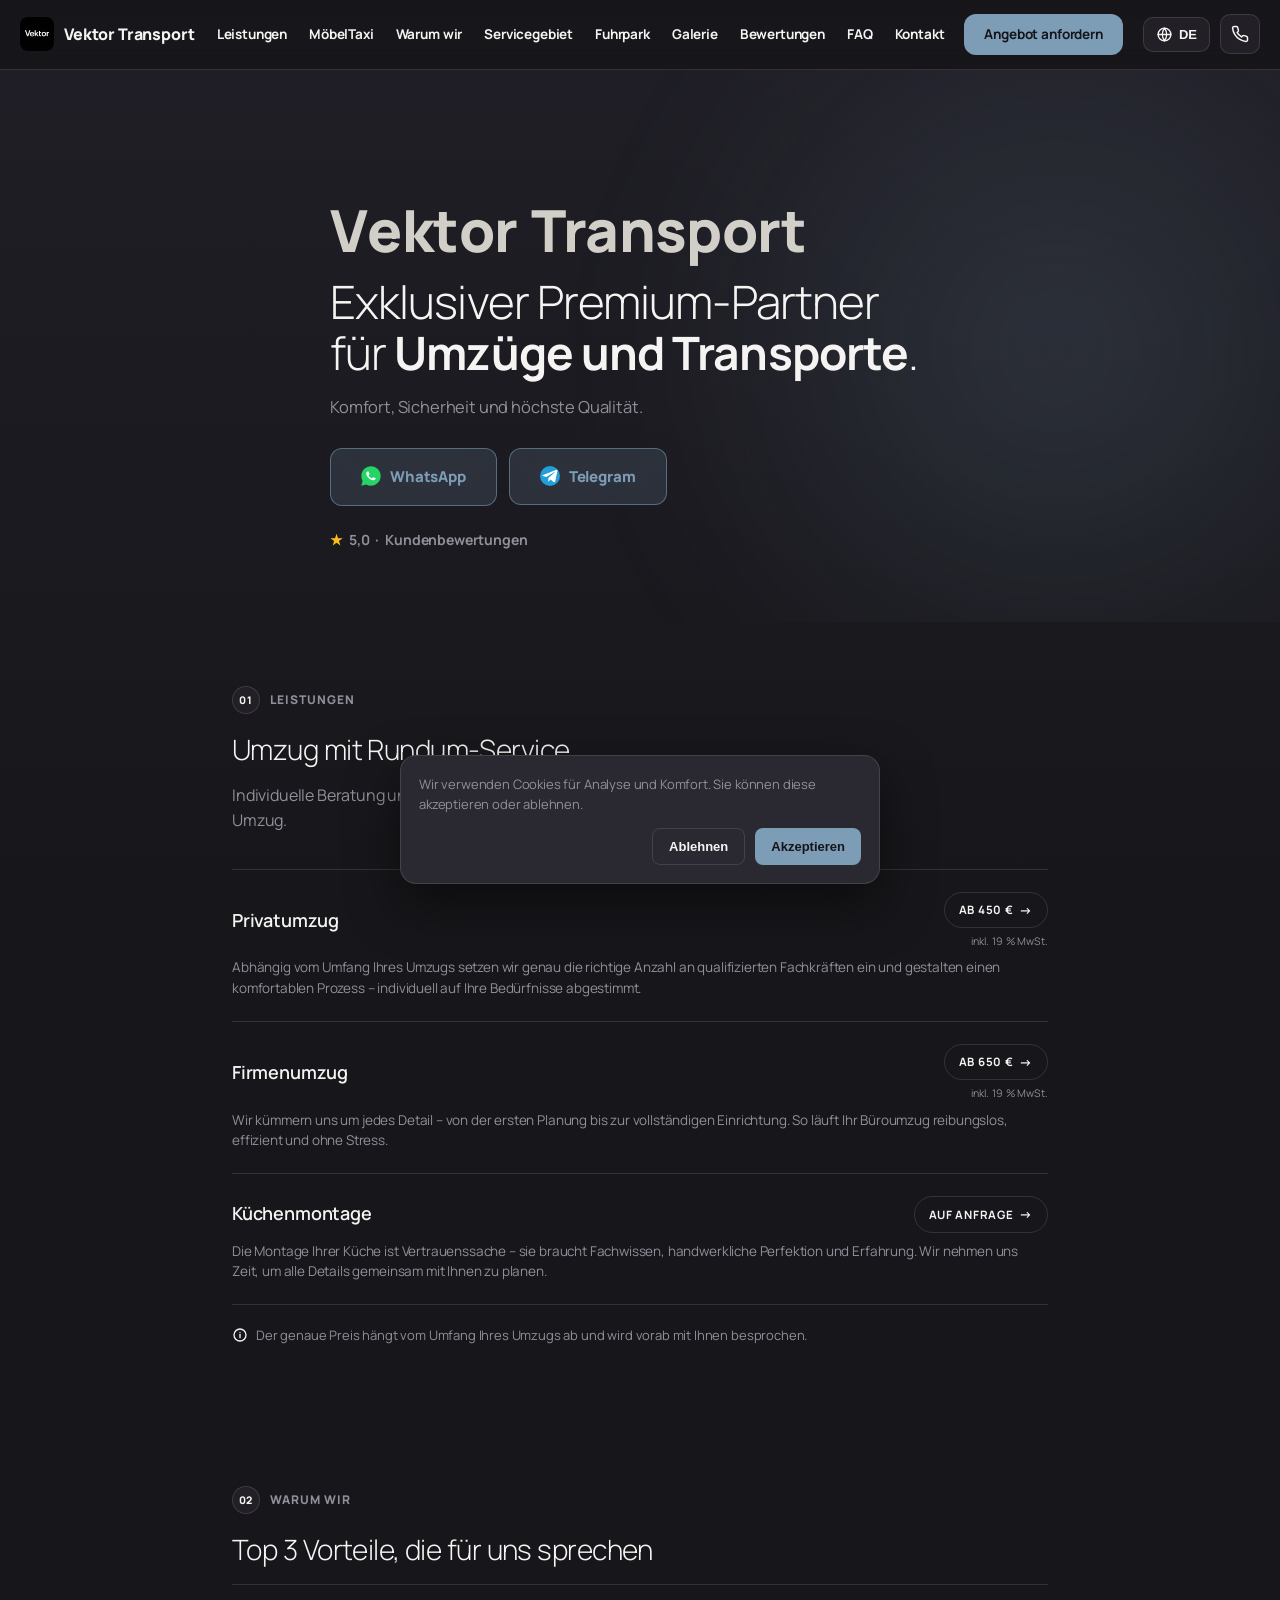
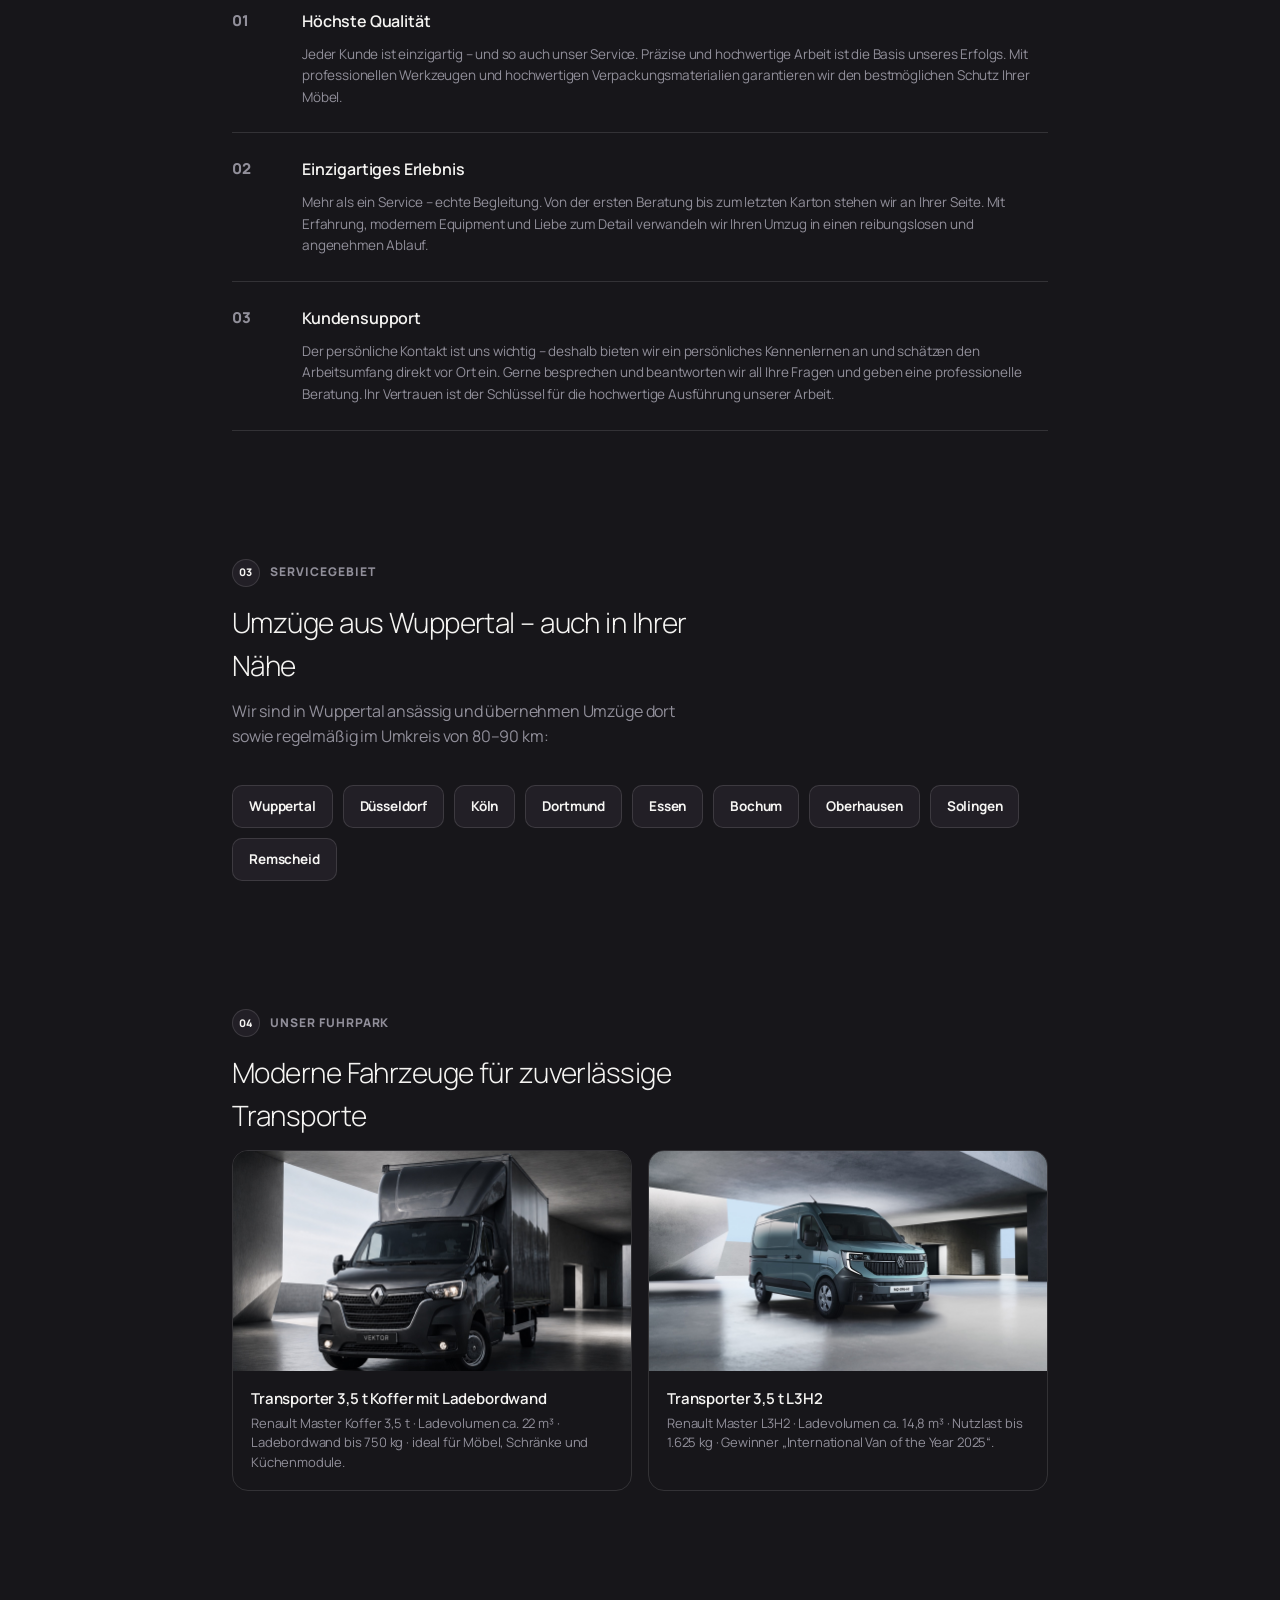
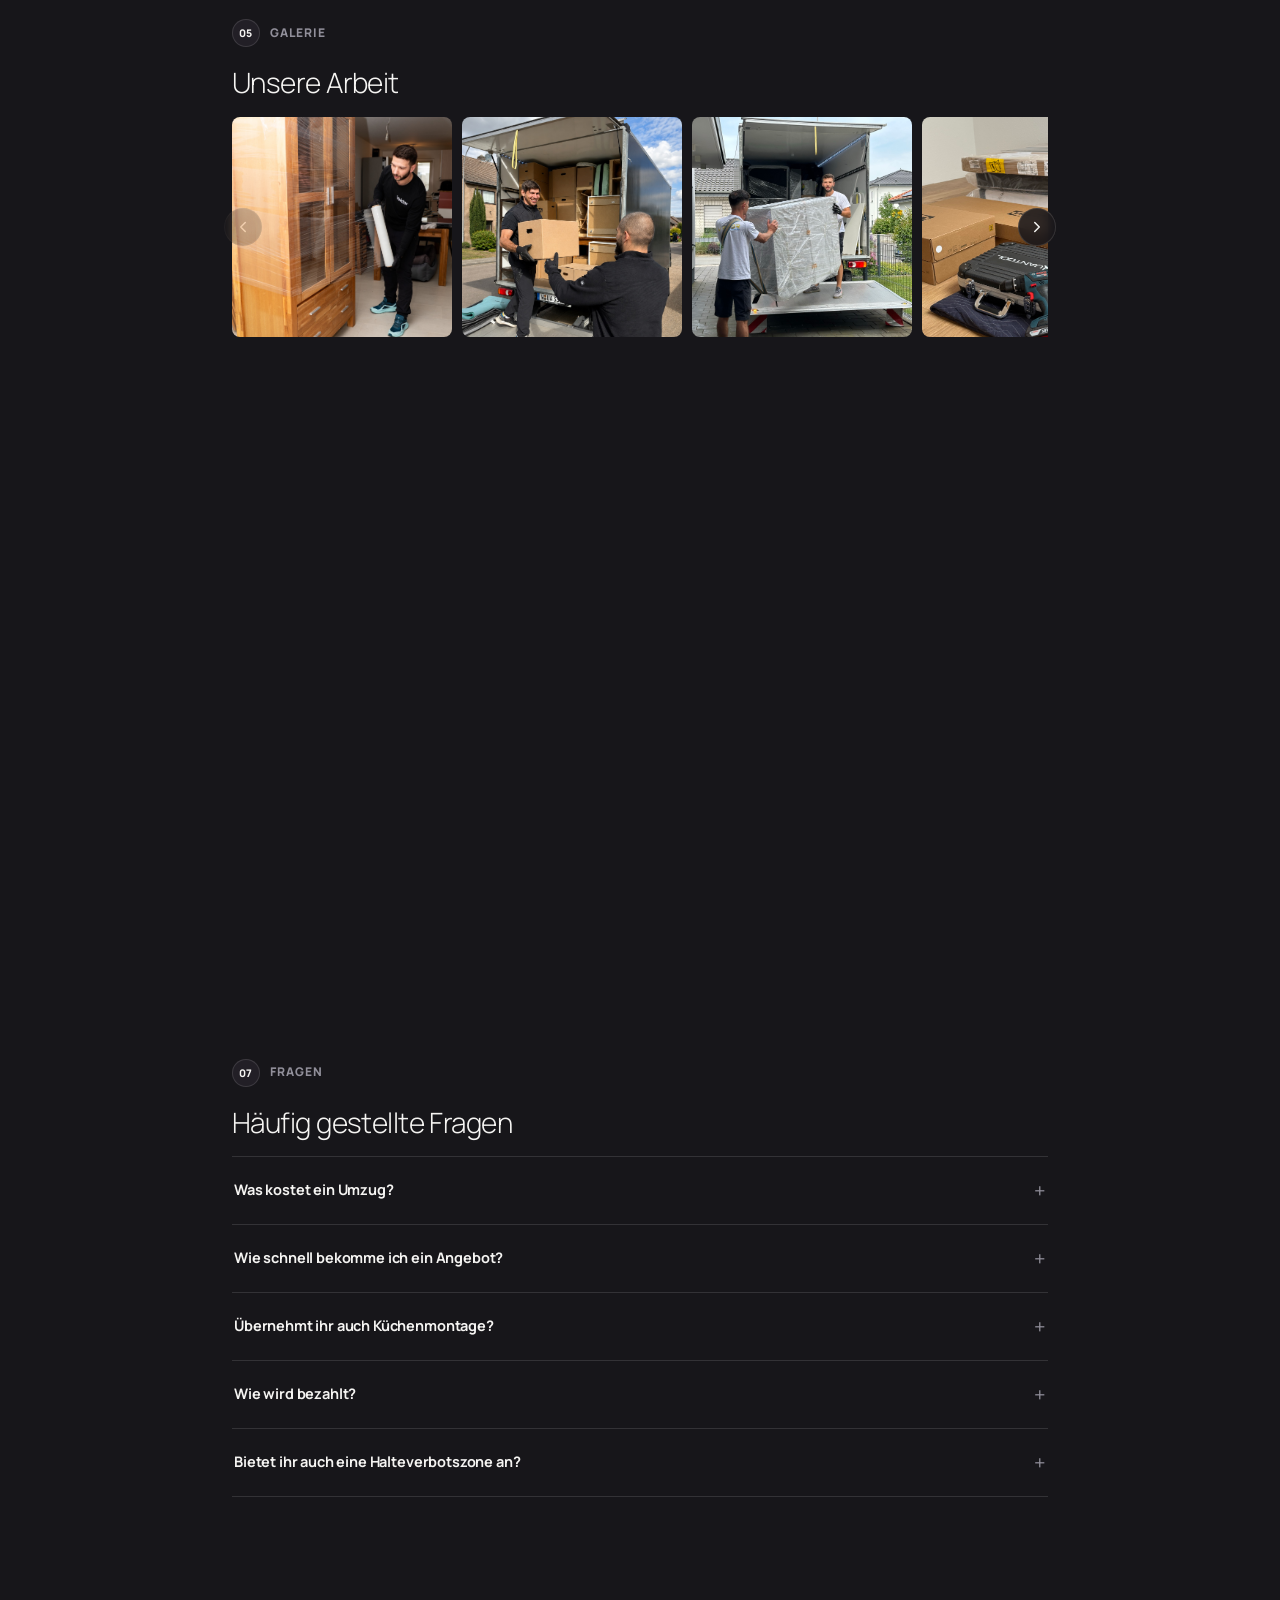
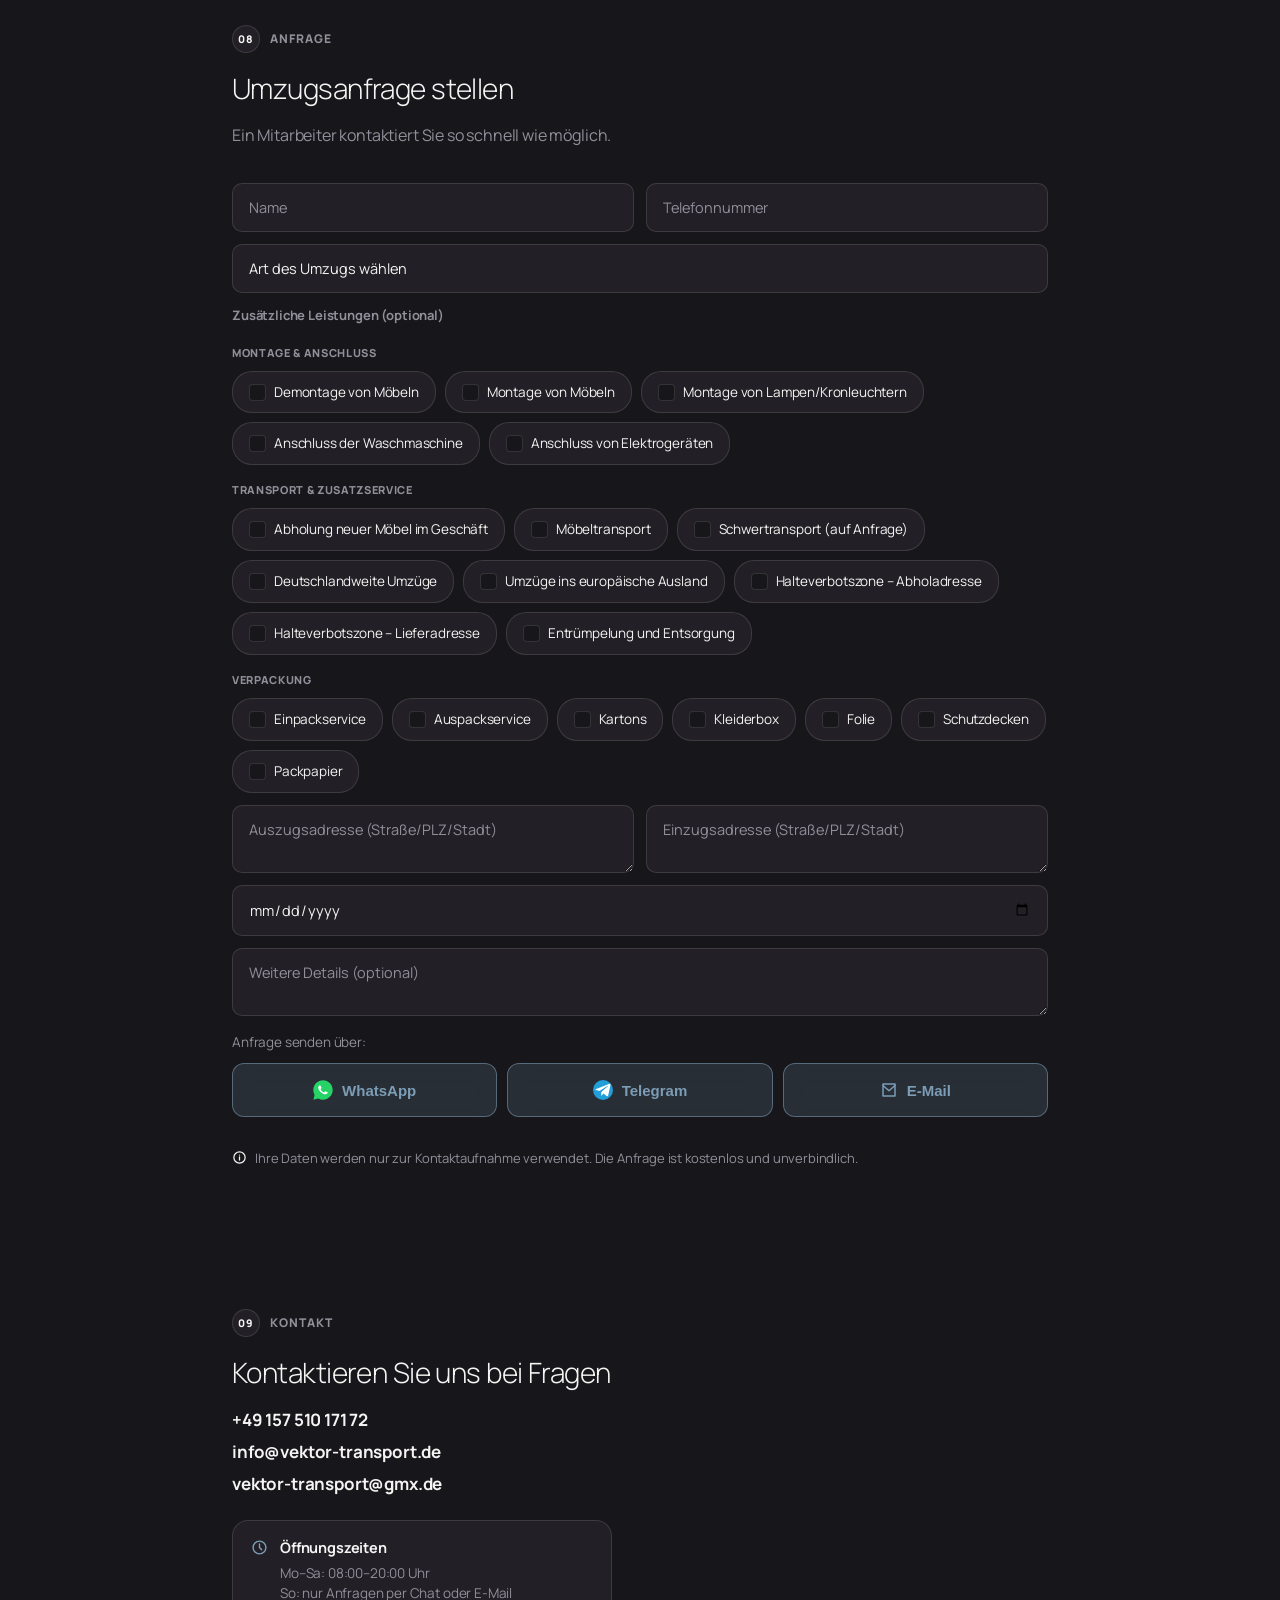
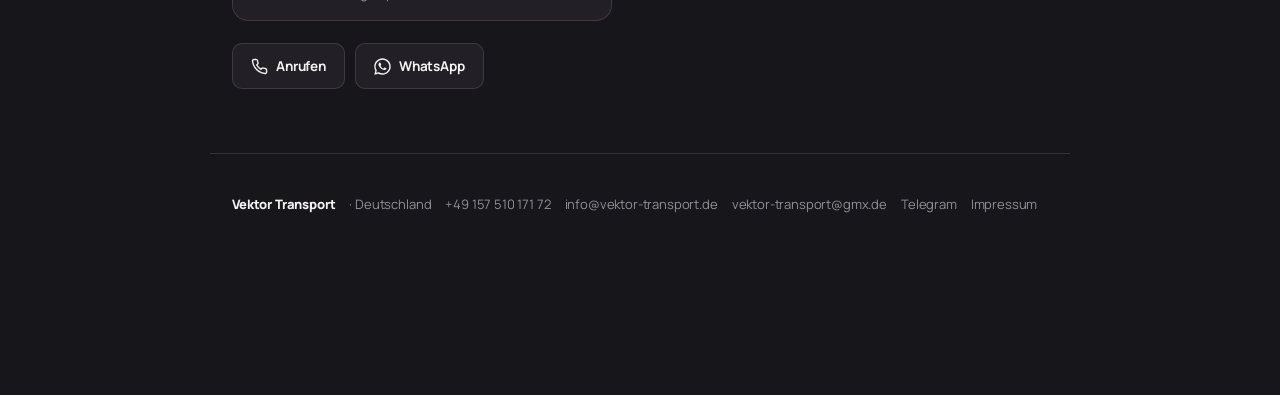
==== commit 0e6f6560: "Add MöbelTaxi: instant-quote furniture transport calculator New dedicated page (moebeltaxi.html) wit" ====
--- a/index.html
+++ b/index.html
@@ -42,6 +42,7 @@
     <a href="#top" class="logo"><img class="logo__img" src="media/logo.png" alt="Vektor Transport" width="40" height="40" /><span>Vektor Transport</span></a>
     <nav class="nav" id="nav">
       <a href="#leistungen" data-i18n="nav_services">Leistungen</a>
+      <a href="moebeltaxi.html">MöbelTaxi</a>
       <a href="#warum" data-i18n="nav_why">Warum wir</a>
       <a href="#region">Servicegebiet</a>
       <a href="#fuhrpark" data-i18n="nav_fleet">Fuhrpark</a>
--- a/style.css
+++ b/style.css
@@ -387,3 +387,55 @@
   .burger { display: none; }
   .sticky-cta { display: none; }
 }
+
+/* MöbelTaxi calculator */
+.taxi-calc {
+  background: var(--card); border: 1px solid var(--line); border-radius: var(--r-lg);
+  padding: 28px; margin-top: 8px;
+}
+.calc-label { display: block; font-size: 12.5px; font-weight: 700; color: var(--muted); margin: 18px 0 8px; text-transform: uppercase; letter-spacing: .04em; }
+.calc-label:first-child { margin-top: 0; }
+.calc-map {
+  width: 100%; height: 280px; border-radius: var(--r); overflow: hidden; border: 1px solid var(--line);
+  background: var(--card-2); position: relative; margin-top: 8px;
+}
+.calc-map .leaflet-container { background: var(--card-2); font-family: inherit; }
+.route-van {
+  position: absolute; width: 30px; height: 30px; border-radius: 50%; background: var(--accent); color: var(--accent-ink);
+  display: flex; align-items: center; justify-content: center; box-shadow: 0 6px 16px rgba(0,0,0,.5); z-index: 500;
+  opacity: 0; transition: left 1.6s linear, top 1.6s linear, opacity .3s ease; pointer-events: none;
+}
+.calc-map__hint { padding: 14px 16px; color: var(--muted); font-size: 13px; text-align: center; }
+
+.pkg-grid { display: grid; grid-template-columns: repeat(4, 1fr); gap: 10px; margin-top: 8px; }
+.pkg-card {
+  background: var(--card-2); border: 1px solid var(--line); border-radius: var(--r); padding: 14px 10px;
+  text-align: center; cursor: pointer; transition: border-color .2s ease, background .2s ease; color: var(--text);
+}
+.pkg-card svg { margin: 0 auto 8px; display: block; color: var(--muted); transition: color .2s ease; }
+.pkg-card__t { font-weight: 800; font-size: 14px; }
+.pkg-card__d { color: var(--muted); font-size: 11px; line-height: 1.4; margin-top: 3px; }
+.pkg-card:hover { border-color: rgba(124,157,181,.5); }
+.pkg-card.is-active { border-color: var(--accent); background: rgba(124,157,181,.12); }
+.pkg-card.is-active svg { color: var(--accent); }
+
+.price-box { margin-top: 22px; padding: 20px; border-radius: var(--r); background: var(--card-2); border: 1px solid var(--line); }
+.price-box__amount { font-size: 38px; font-weight: 800; letter-spacing: -.02em; }
+.price-box__amount span { font-size: 18px; font-weight: 700; color: var(--muted); }
+.price-box__breakdown { color: var(--muted); font-size: 12.5px; margin-top: 6px; line-height: 1.6; }
+.price-box__placeholder { color: var(--muted); font-size: 14px; }
+
+.taxi-steps { display: flex; flex-direction: column; border-top: 1px solid var(--line); margin-top: 8px; }
+.taxi-step { display: grid; grid-template-columns: 40px 1fr; gap: 4px 18px; padding: 20px 0; border-bottom: 1px solid var(--line); }
+.taxi-step__num { color: var(--accent); font-weight: 900; font-size: 15px; }
+.taxi-step__t { font-size: 15px; font-weight: 700; margin-bottom: 4px; }
+.taxi-step__d { color: var(--muted); font-size: 13.5px; line-height: 1.55; grid-column: 2; }
+
+.price-table { width: 100%; border-collapse: collapse; margin-top: 8px; font-size: 13.5px; }
+.price-table th, .price-table td { text-align: left; padding: 12px 10px; border-bottom: 1px solid var(--line); }
+.price-table th { color: var(--muted); font-weight: 700; font-size: 11.5px; text-transform: uppercase; letter-spacing: .04em; }
+
+@media (max-width: 760px) {
+  .pkg-grid { grid-template-columns: repeat(2, 1fr); }
+  .price-box__amount { font-size: 30px; }
+}
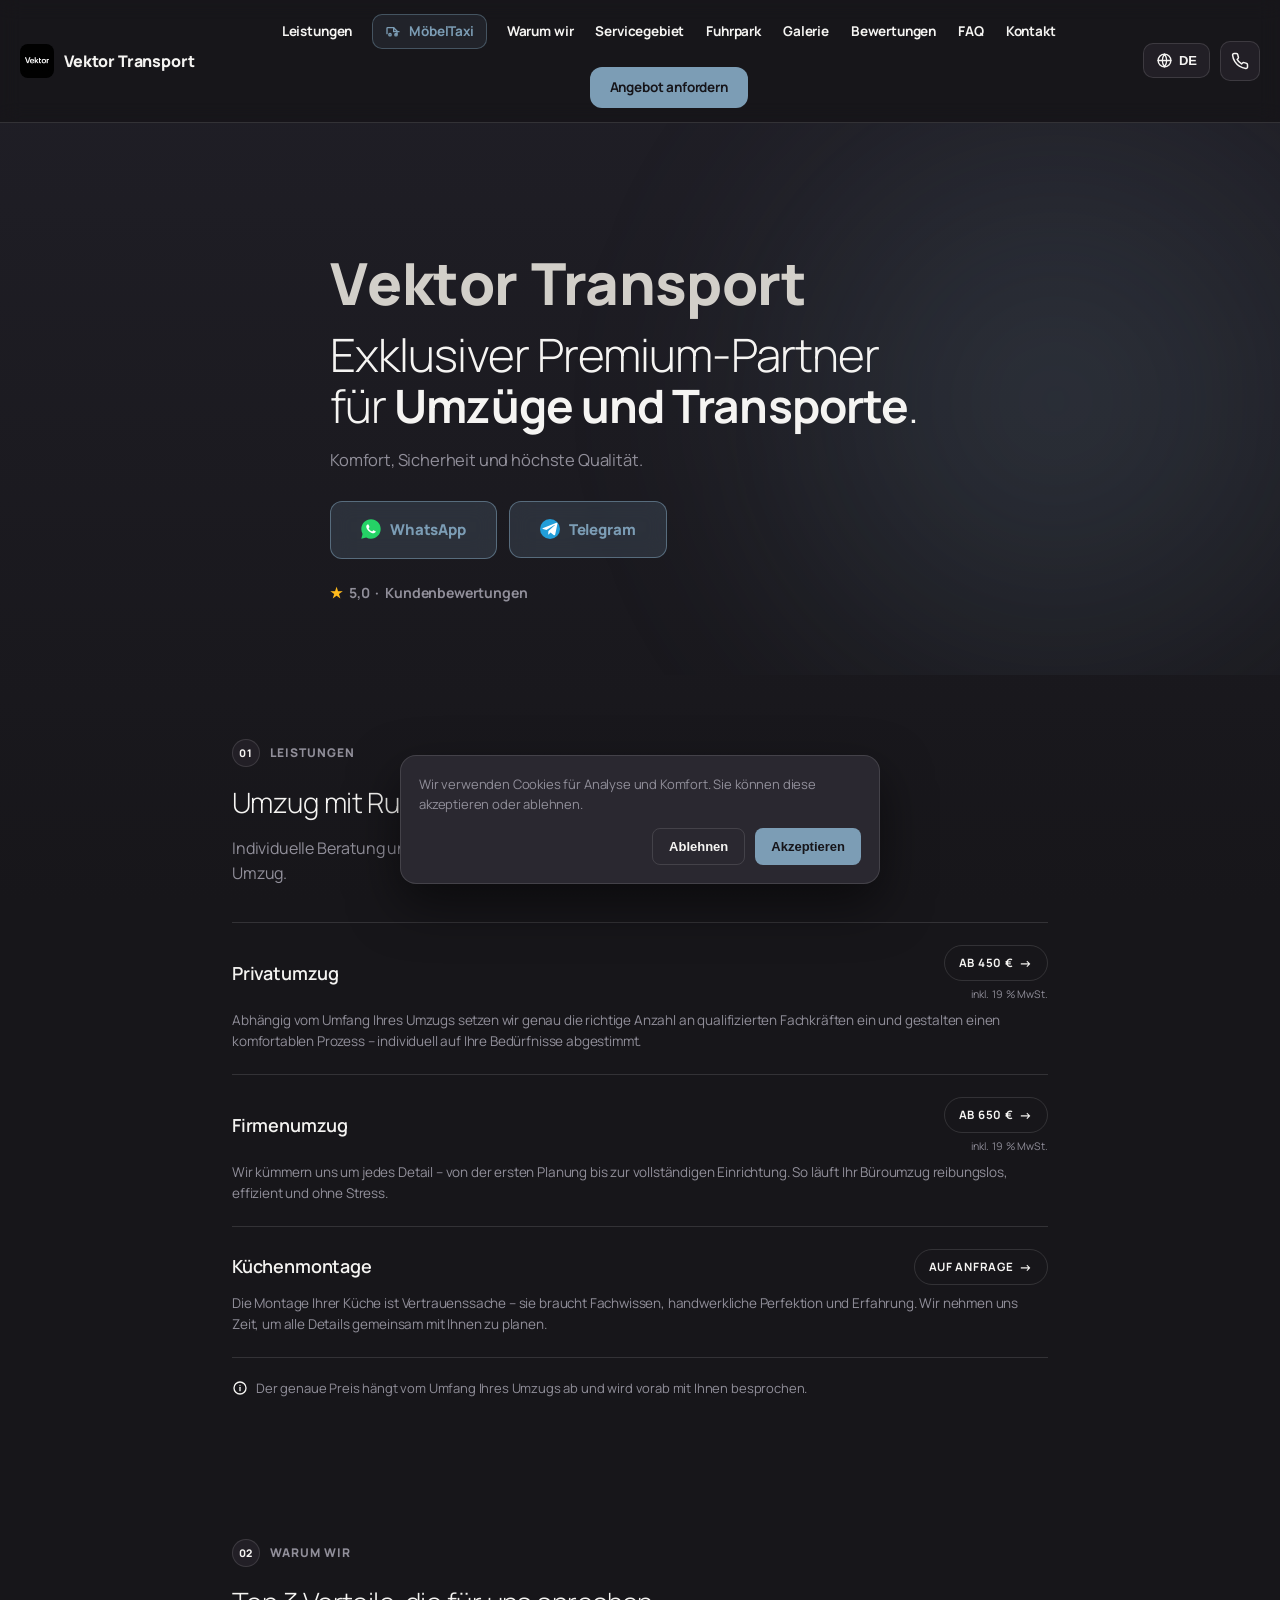
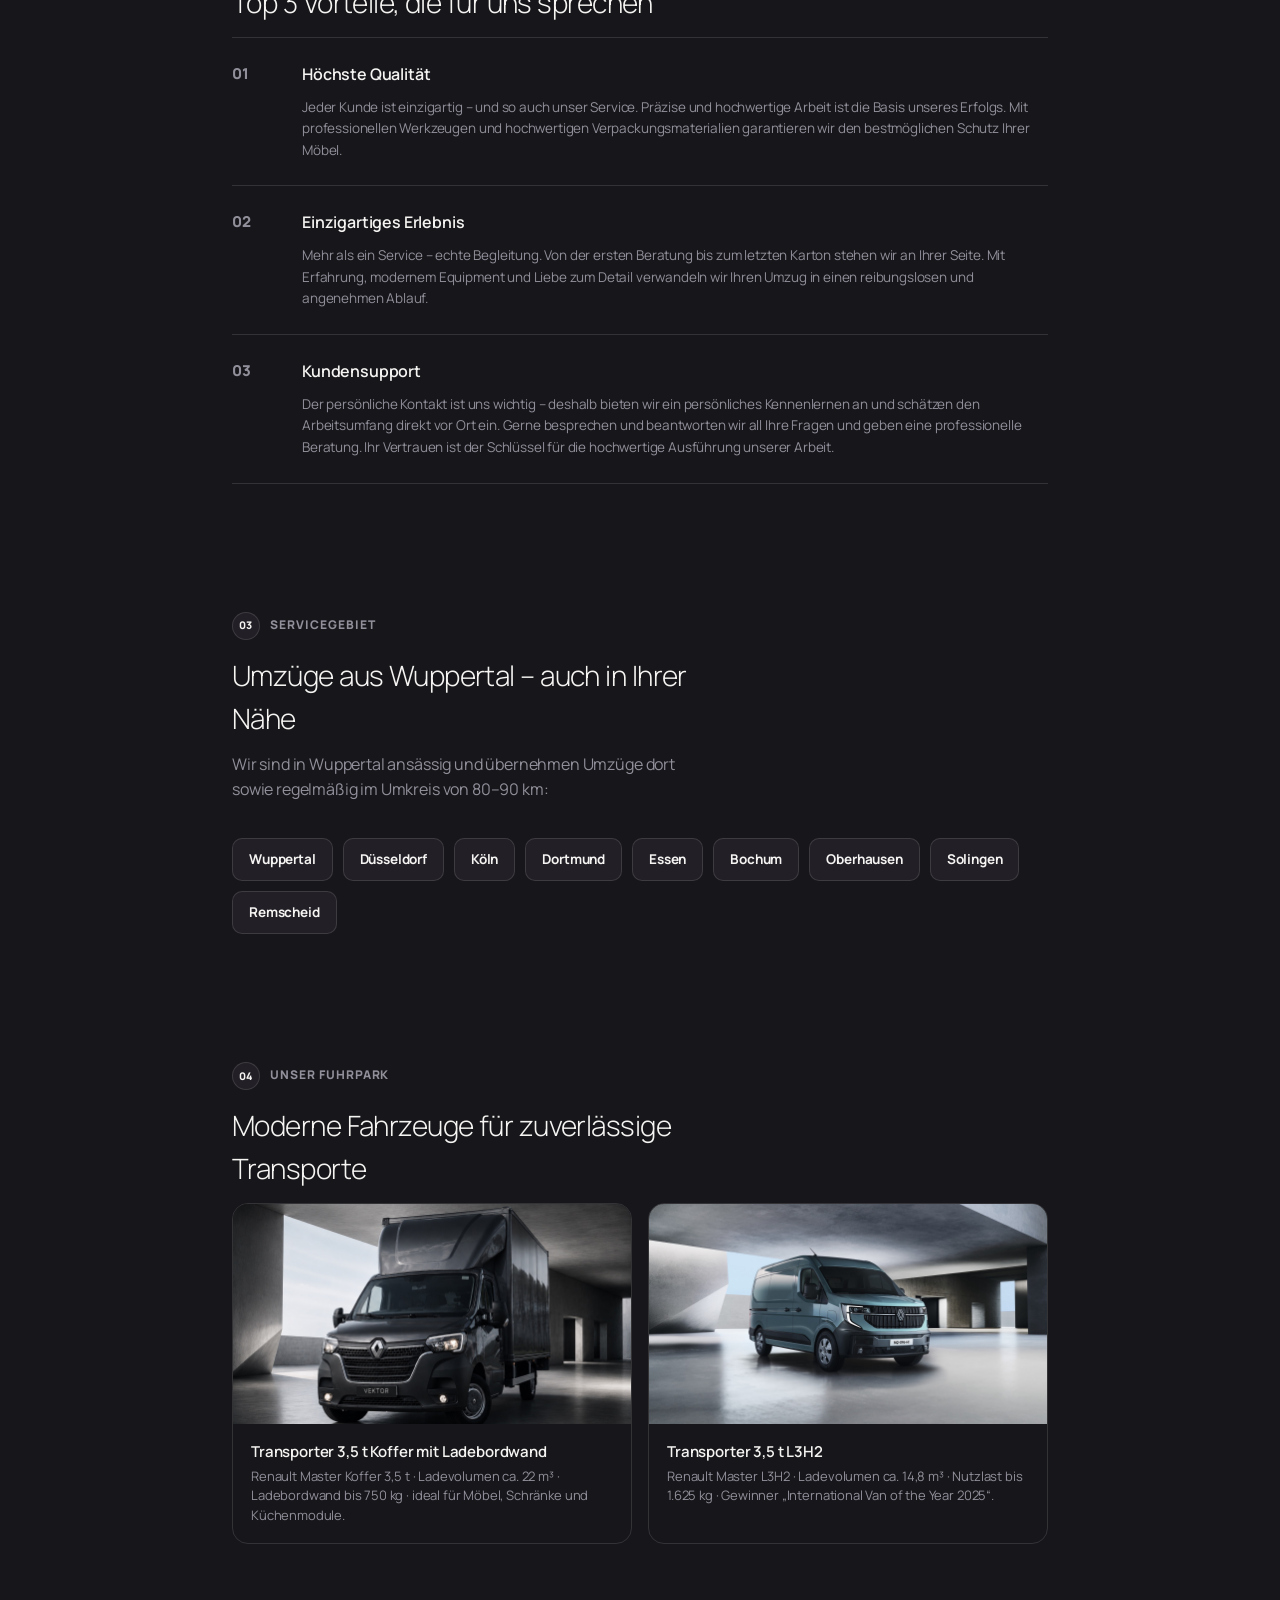
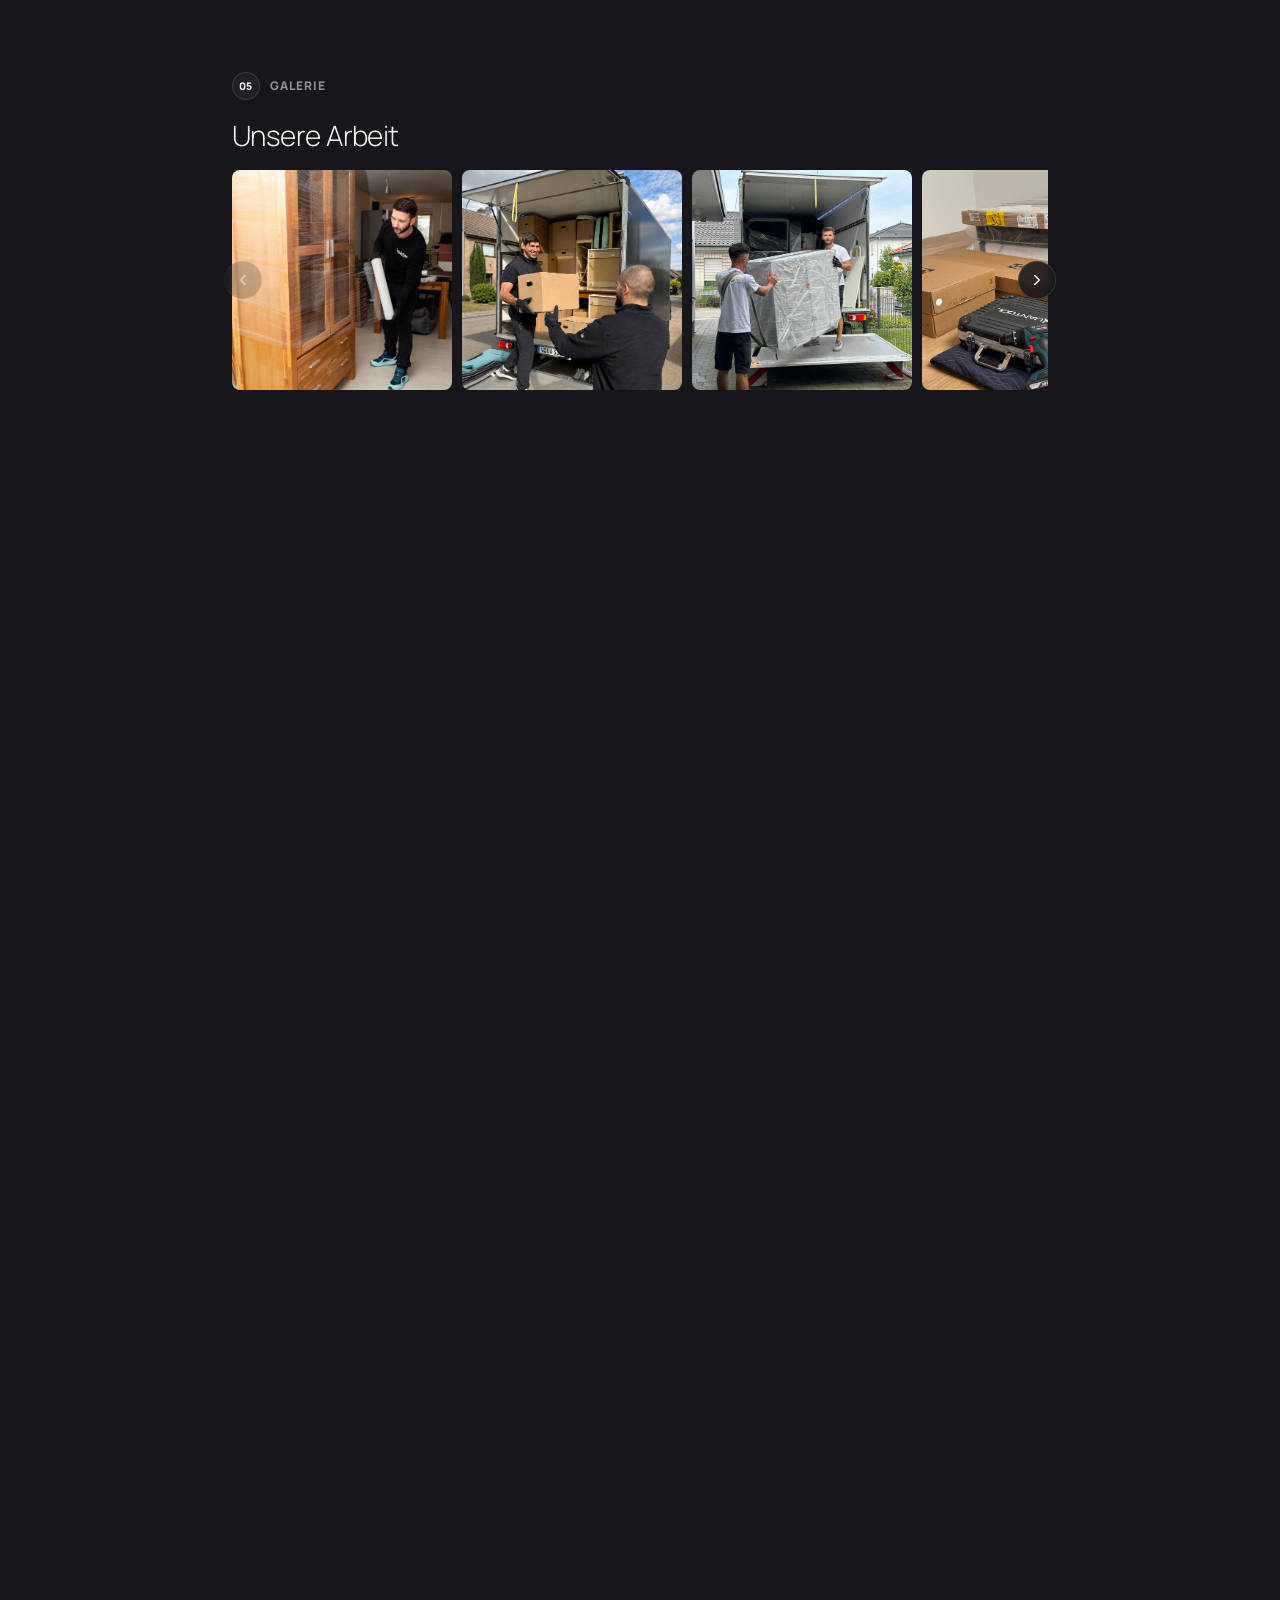
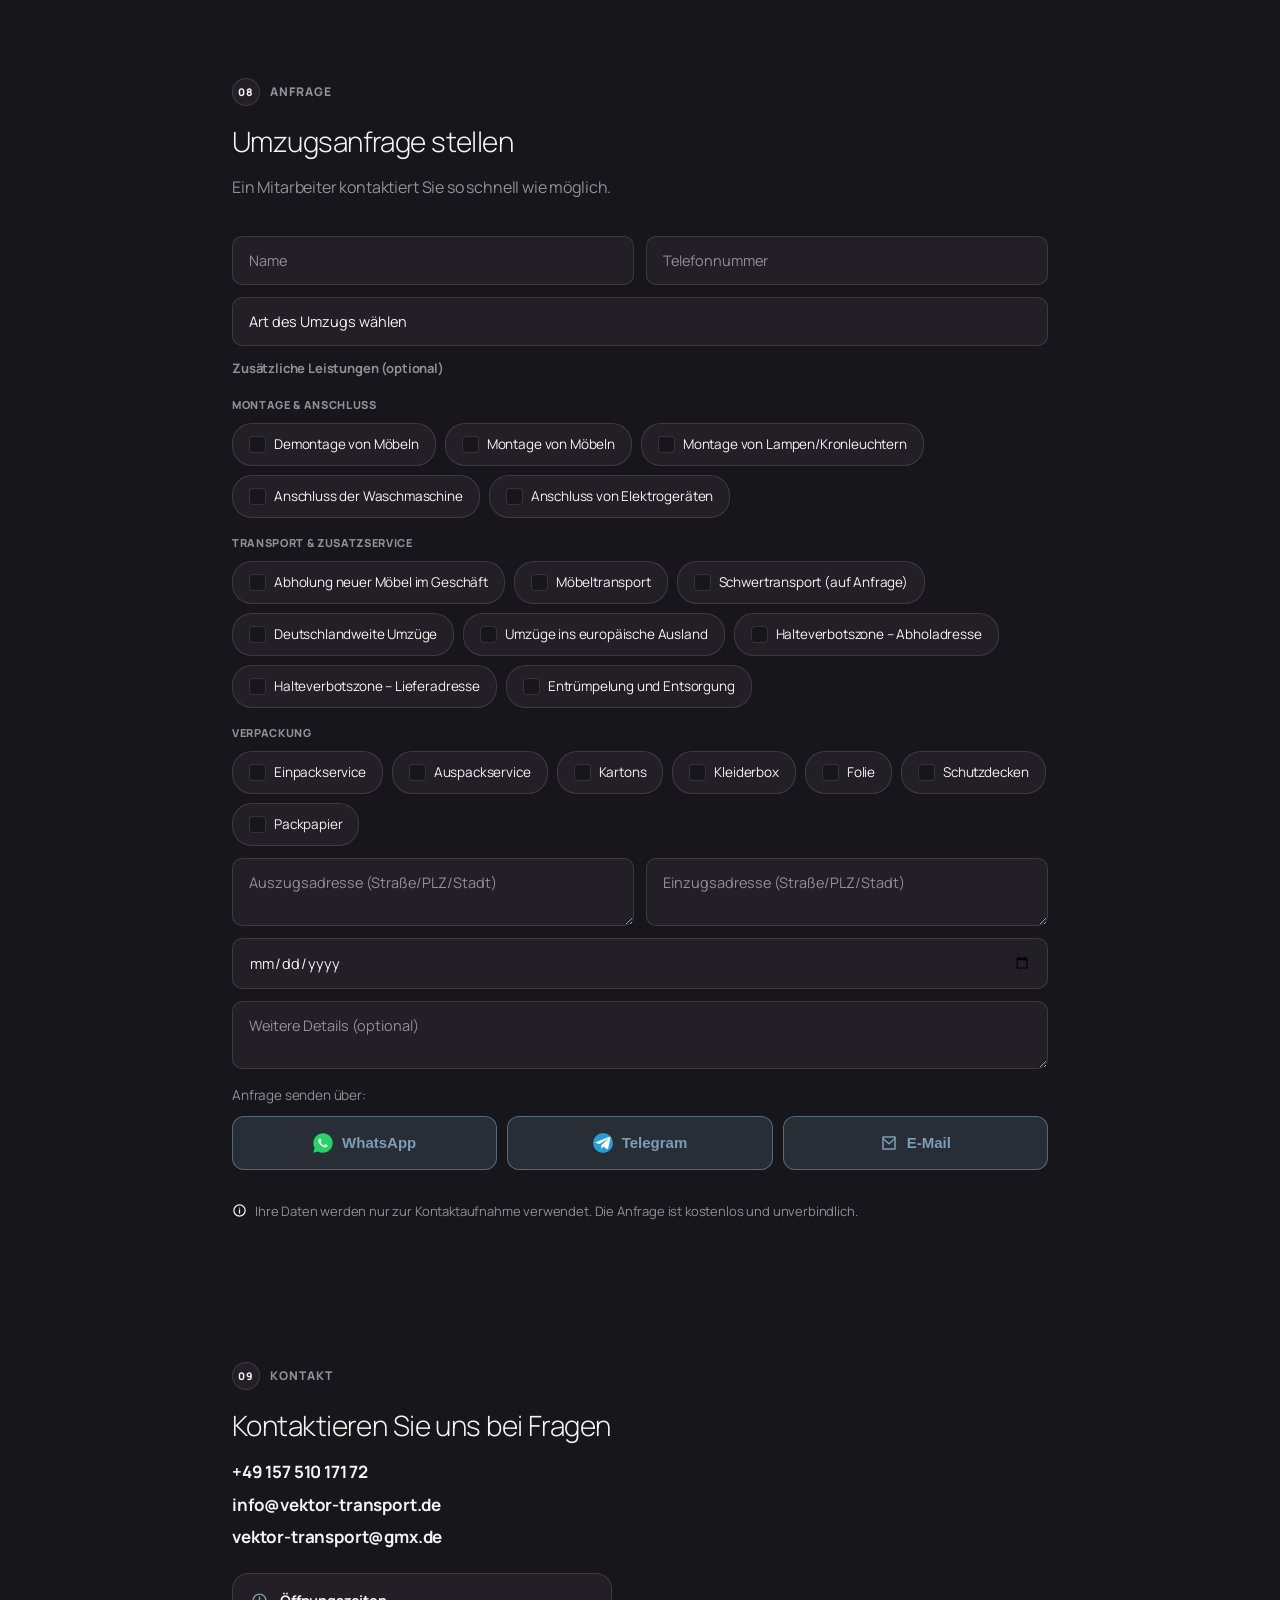
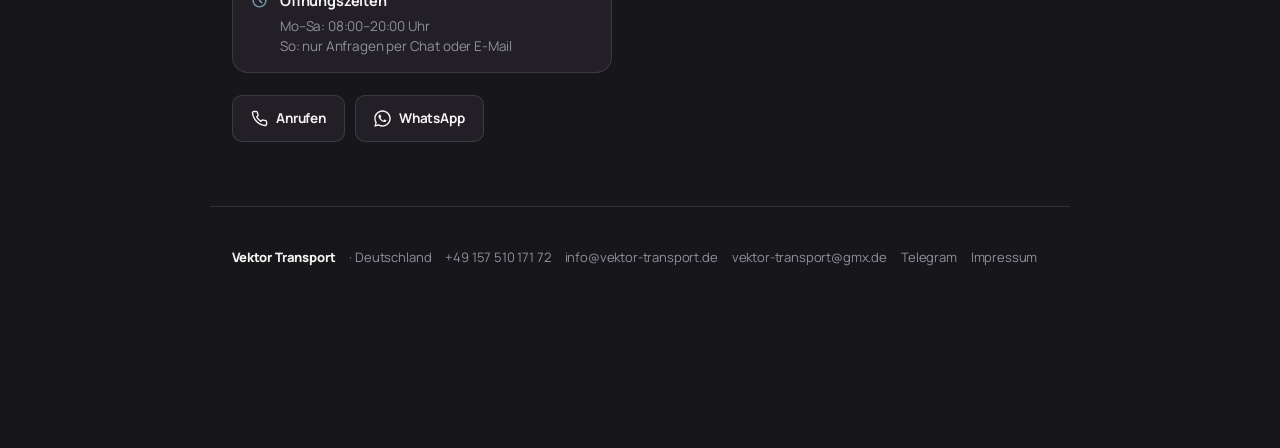
==== commit 29077f74: "Add icon badge to MöbelTaxi nav link for better discoverability Co-Authored-By: Claude Sonnet 5 <nor" ====
--- a/index.html
+++ b/index.html
@@ -17,7 +17,7 @@
   <link rel="preconnect" href="https://fonts.googleapis.com">
   <link rel="preconnect" href="https://fonts.gstatic.com" crossorigin>
   <link href="https://fonts.googleapis.com/css2?family=Manrope:wght@200;300;400;500;600;700;800&display=swap" rel="stylesheet">
-  <link rel="stylesheet" href="style.css?v=41" />
+  <link rel="stylesheet" href="style.css?v=43" />
   <script type="application/ld+json">
   {"@context":"https://schema.org","@graph":[
     {"@type":"MovingCompany","@id":"https://vektor-transport.de/#business","name":"Vektor Transport","telephone":"+49 157 510 171 72","priceRange":"€€","currenciesAccepted":"EUR","paymentAccepted":"Bar, Karte, Überweisung","areaServed":[{"@type":"City","name":"Wuppertal"},{"@type":"City","name":"Düsseldorf"},{"@type":"City","name":"Köln"},{"@type":"City","name":"Dortmund"},{"@type":"City","name":"Essen"},{"@type":"City","name":"Bochum"},{"@type":"City","name":"Oberhausen"},{"@type":"City","name":"Solingen"},{"@type":"City","name":"Remscheid"}],"address":{"@type":"PostalAddress","addressLocality":"Wuppertal","addressCountry":"DE"},"sameAs":["https://wa.me/4915751017172","https://t.me/VektorTransport"],"makesOffer":[
@@ -42,7 +42,7 @@
     <a href="#top" class="logo"><img class="logo__img" src="media/logo.png" alt="Vektor Transport" width="40" height="40" /><span>Vektor Transport</span></a>
     <nav class="nav" id="nav">
       <a href="#leistungen" data-i18n="nav_services">Leistungen</a>
-      <a href="moebeltaxi.html">MöbelTaxi</a>
+      <a href="moebeltaxi.html" class="nav__taxi"><svg viewBox="0 0 24 24" width="16" height="16" fill="none" stroke="currentColor" stroke-width="2" stroke-linecap="round" stroke-linejoin="round"><path d="M3 16V8a1 1 0 0 1 1-1h9l5 5v4a1 1 0 0 1-1 1h-1"/><path d="M13 7v6h8"/><circle cx="7.5" cy="17.5" r="1.8"/><circle cx="16.5" cy="17.5" r="1.8"/></svg>MöbelTaxi</a>
       <a href="#warum" data-i18n="nav_why">Warum wir</a>
       <a href="#region">Servicegebiet</a>
       <a href="#fuhrpark" data-i18n="nav_fleet">Fuhrpark</a>
--- a/style.css
+++ b/style.css
@@ -83,6 +83,11 @@
   background: none; border-left: none; border-right: none; border-top: none; text-align: left;
 }
 .nav a.nav__cta { margin-top: 16px; background: var(--accent); color: var(--accent-ink); text-align: center; border-radius: 12px; padding: 15px; border-bottom: none !important; }
+.nav a.nav__taxi {
+  display: flex; align-items: center; gap: 8px; color: var(--accent);
+  border: 1px solid rgba(124,157,181,.4); border-radius: 10px; background: rgba(124,157,181,.1);
+}
+.nav a.nav__taxi svg { flex: 0 0 auto; }
 
 /* Hero */
 .hero { position: relative; padding: 130px 22px 70px; overflow: hidden; }
@@ -384,6 +389,7 @@
     gap: 18px; padding: 0; background: none; border-bottom: none; flex-wrap: wrap; }
   .nav a, .nav .nav__link { border-bottom: none; padding: 6px 2px; font-size: 13.5px; white-space: nowrap; }
   .nav a.nav__cta { margin-top: 0; padding: 10px 20px; }
+  .nav a.nav__taxi { padding: 6px 12px; border: 1px solid rgba(124,157,181,.4); background: rgba(124,157,181,.1); }
   .burger { display: none; }
   .sticky-cta { display: none; }
 }
@@ -407,7 +413,7 @@
 }
 .calc-map__hint { padding: 14px 16px; color: var(--muted); font-size: 13px; text-align: center; }
 
-.pkg-grid { display: grid; grid-template-columns: repeat(4, 1fr); gap: 10px; margin-top: 8px; }
+.pkg-grid { display: grid; grid-template-columns: repeat(3, 1fr); gap: 10px; margin-top: 8px; }
 .pkg-card {
   background: var(--card-2); border: 1px solid var(--line); border-radius: var(--r); padding: 14px 10px;
   text-align: center; cursor: pointer; transition: border-color .2s ease, background .2s ease; color: var(--text);
@@ -436,6 +442,11 @@
 .price-table th { color: var(--muted); font-weight: 700; font-size: 11.5px; text-transform: uppercase; letter-spacing: .04em; }
 
 @media (max-width: 760px) {
-  .pkg-grid { grid-template-columns: repeat(2, 1fr); }
   .price-box__amount { font-size: 30px; }
 }
+@media (max-width: 420px) {
+  .pkg-grid { grid-template-columns: repeat(1, 1fr); }
+  .pkg-card { display: flex; align-items: center; gap: 12px; text-align: left; padding: 12px 14px; }
+  .pkg-card svg { margin: 0; flex: 0 0 auto; }
+  .pkg-card__t { font-size: 15px; }
+}
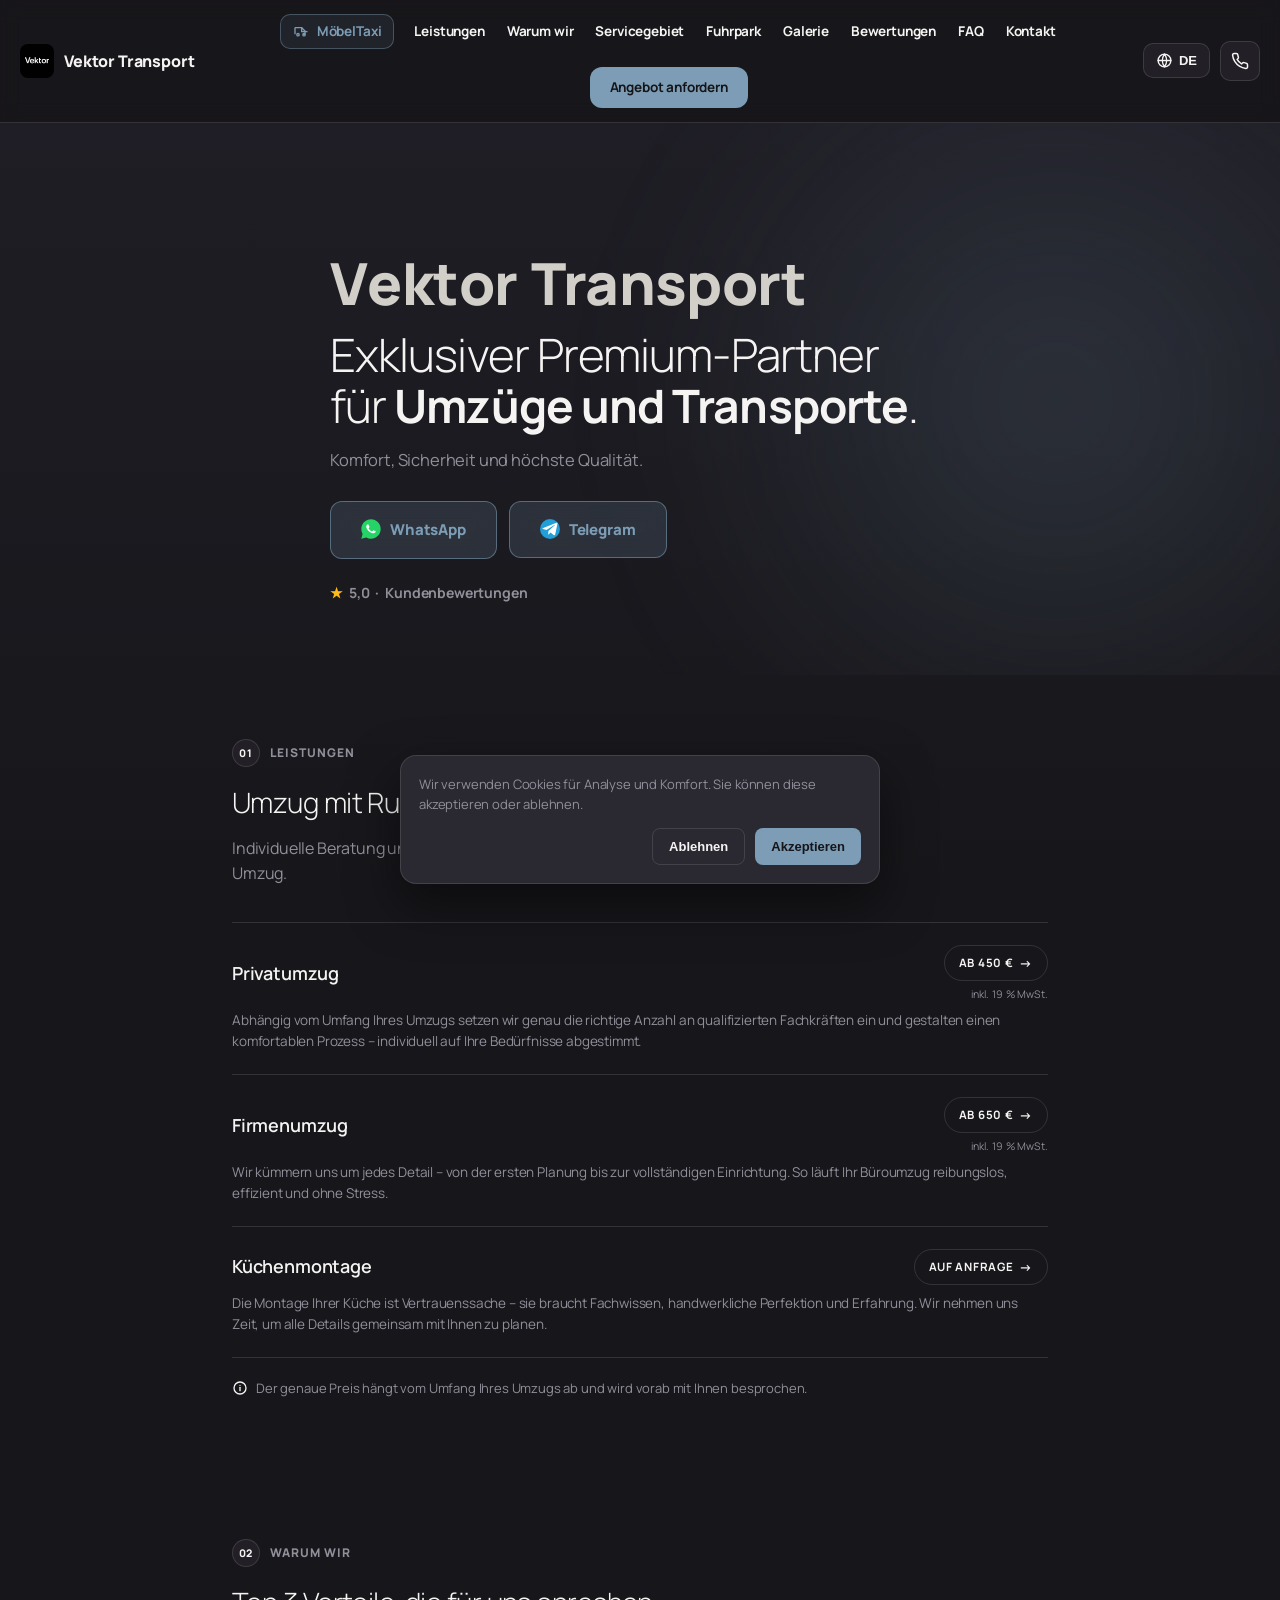
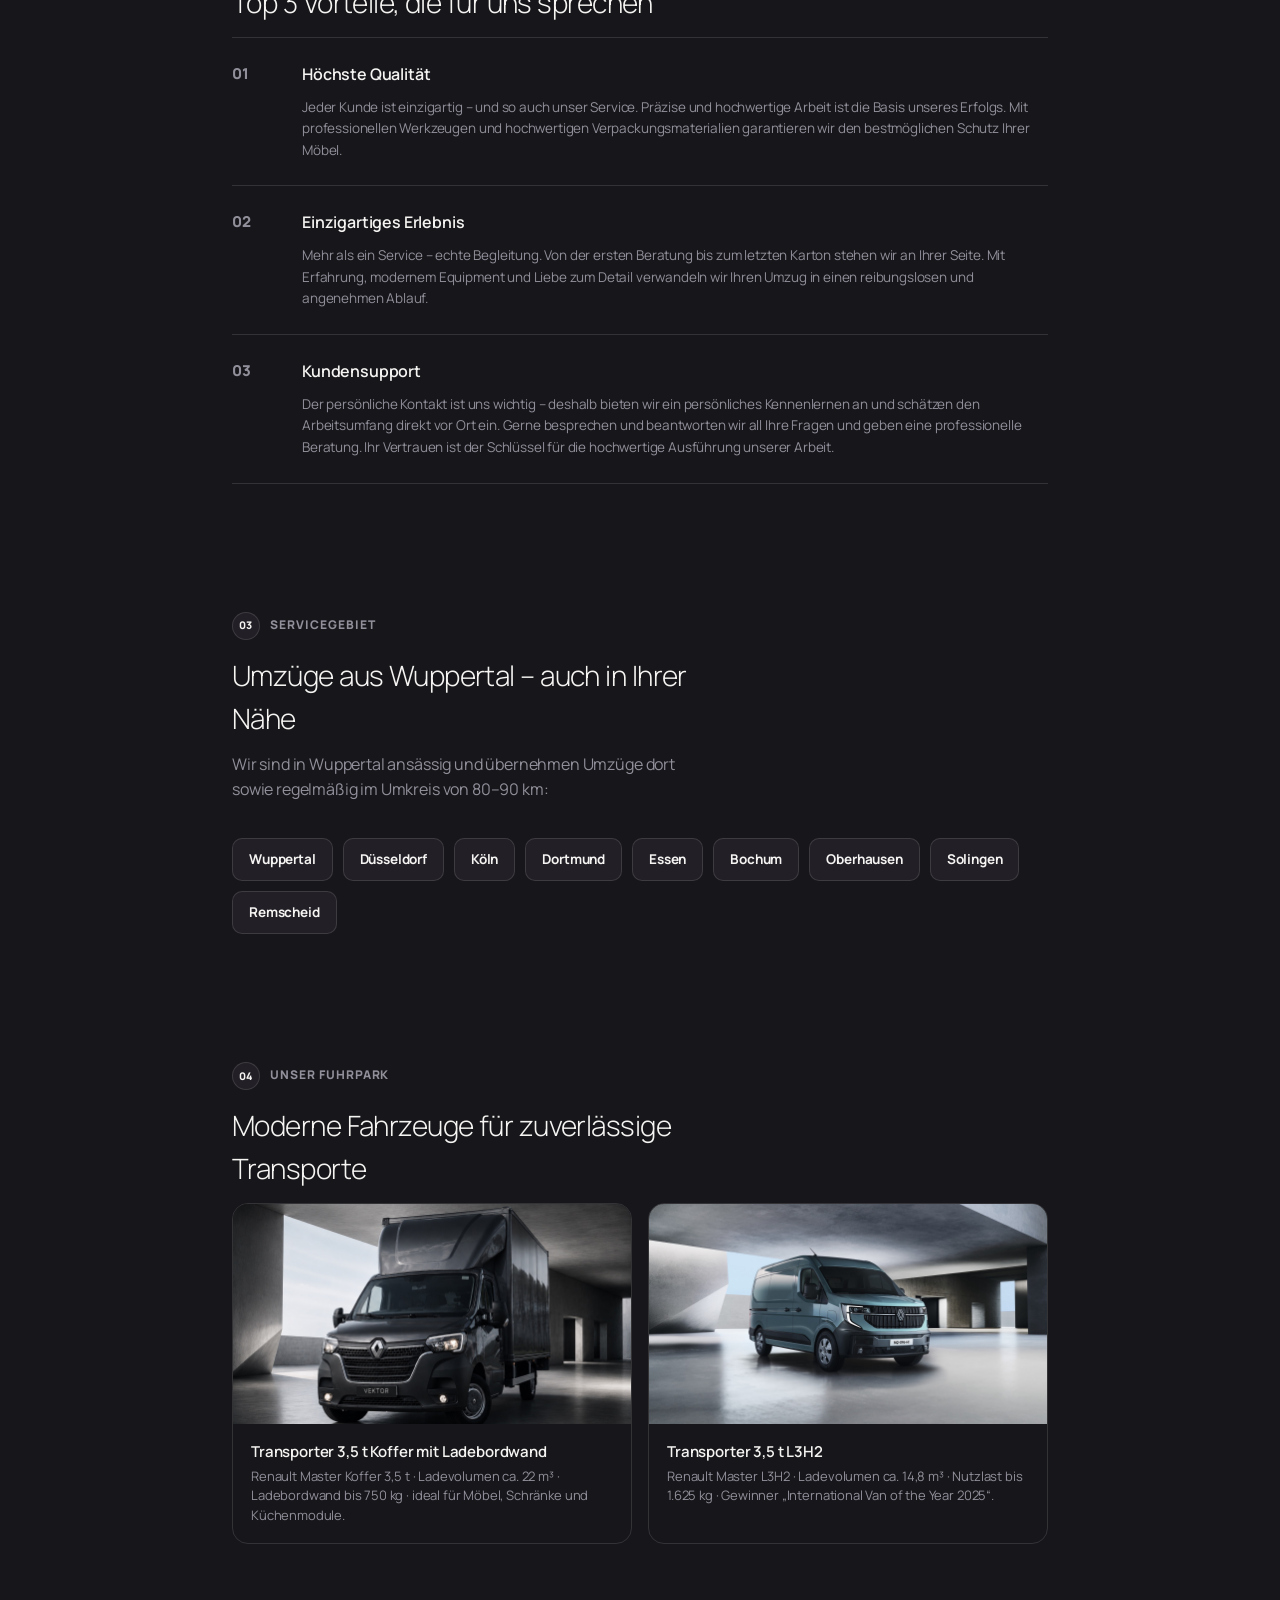
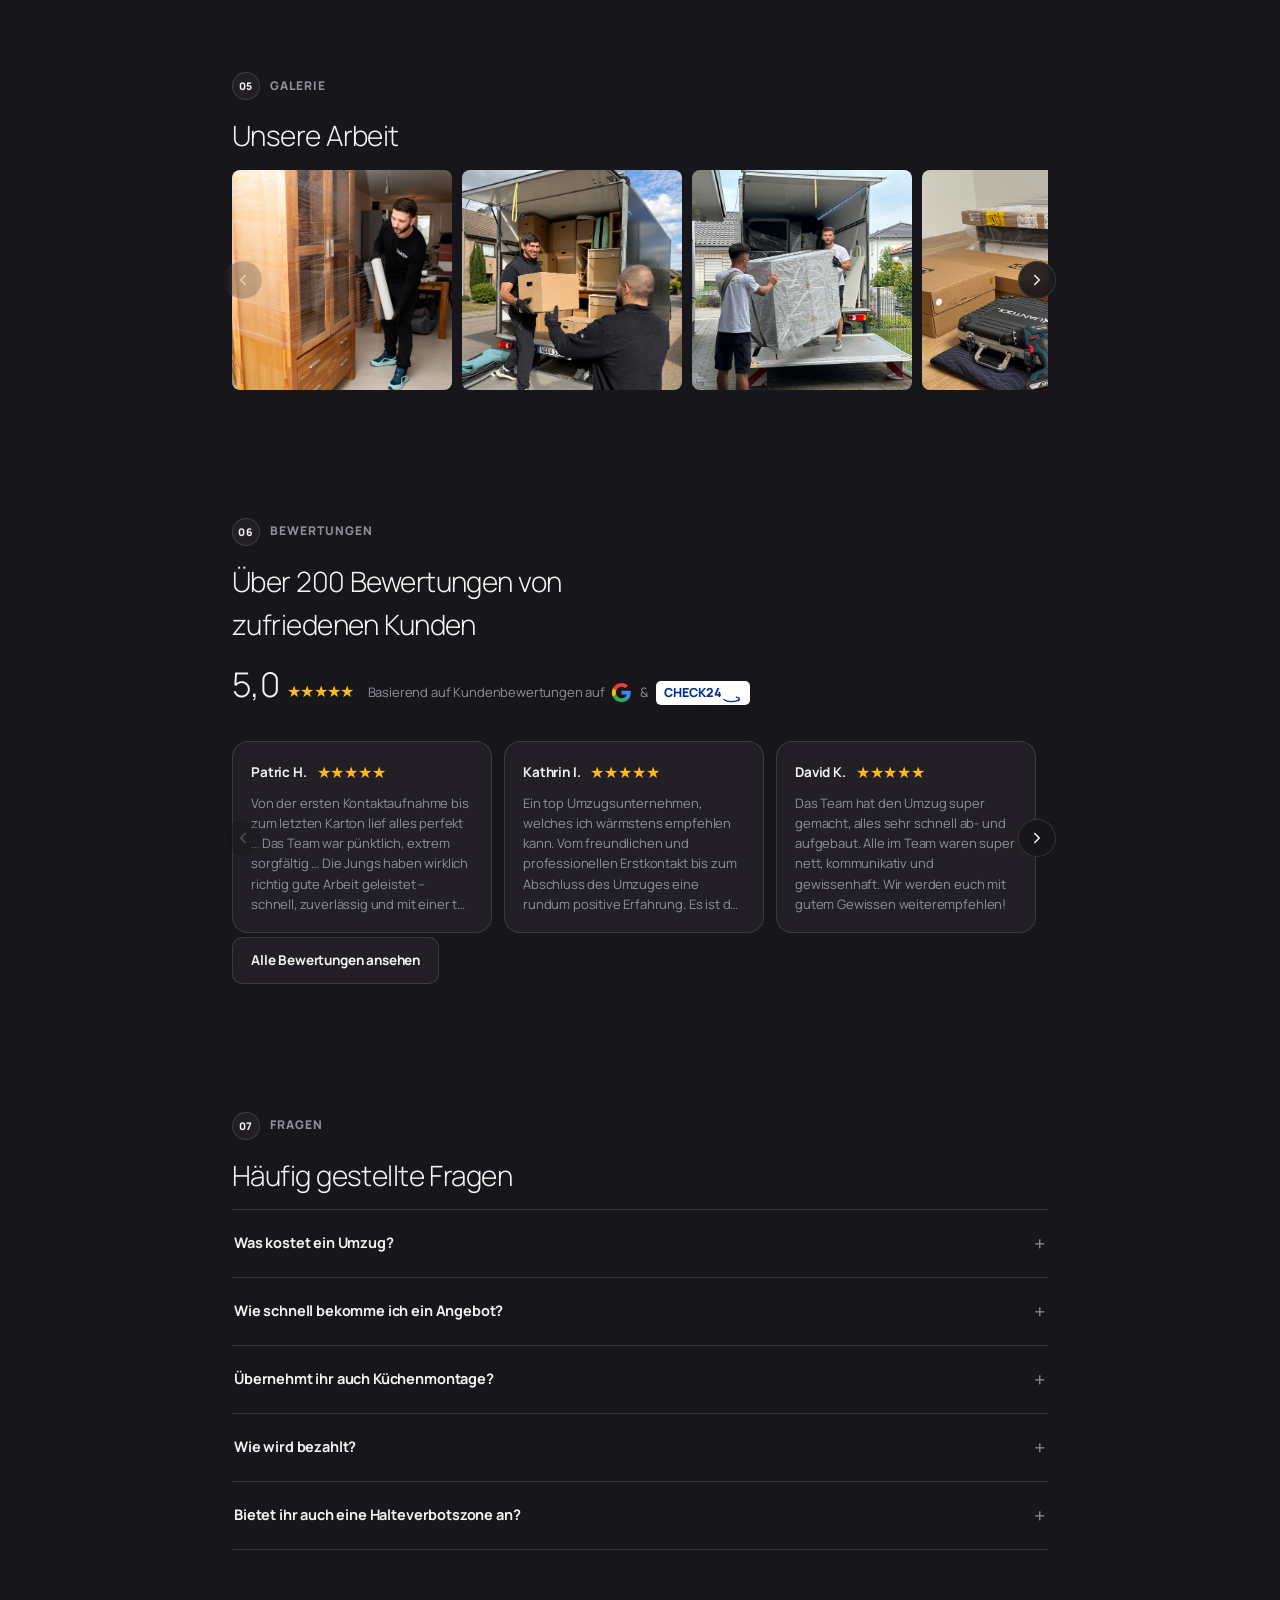
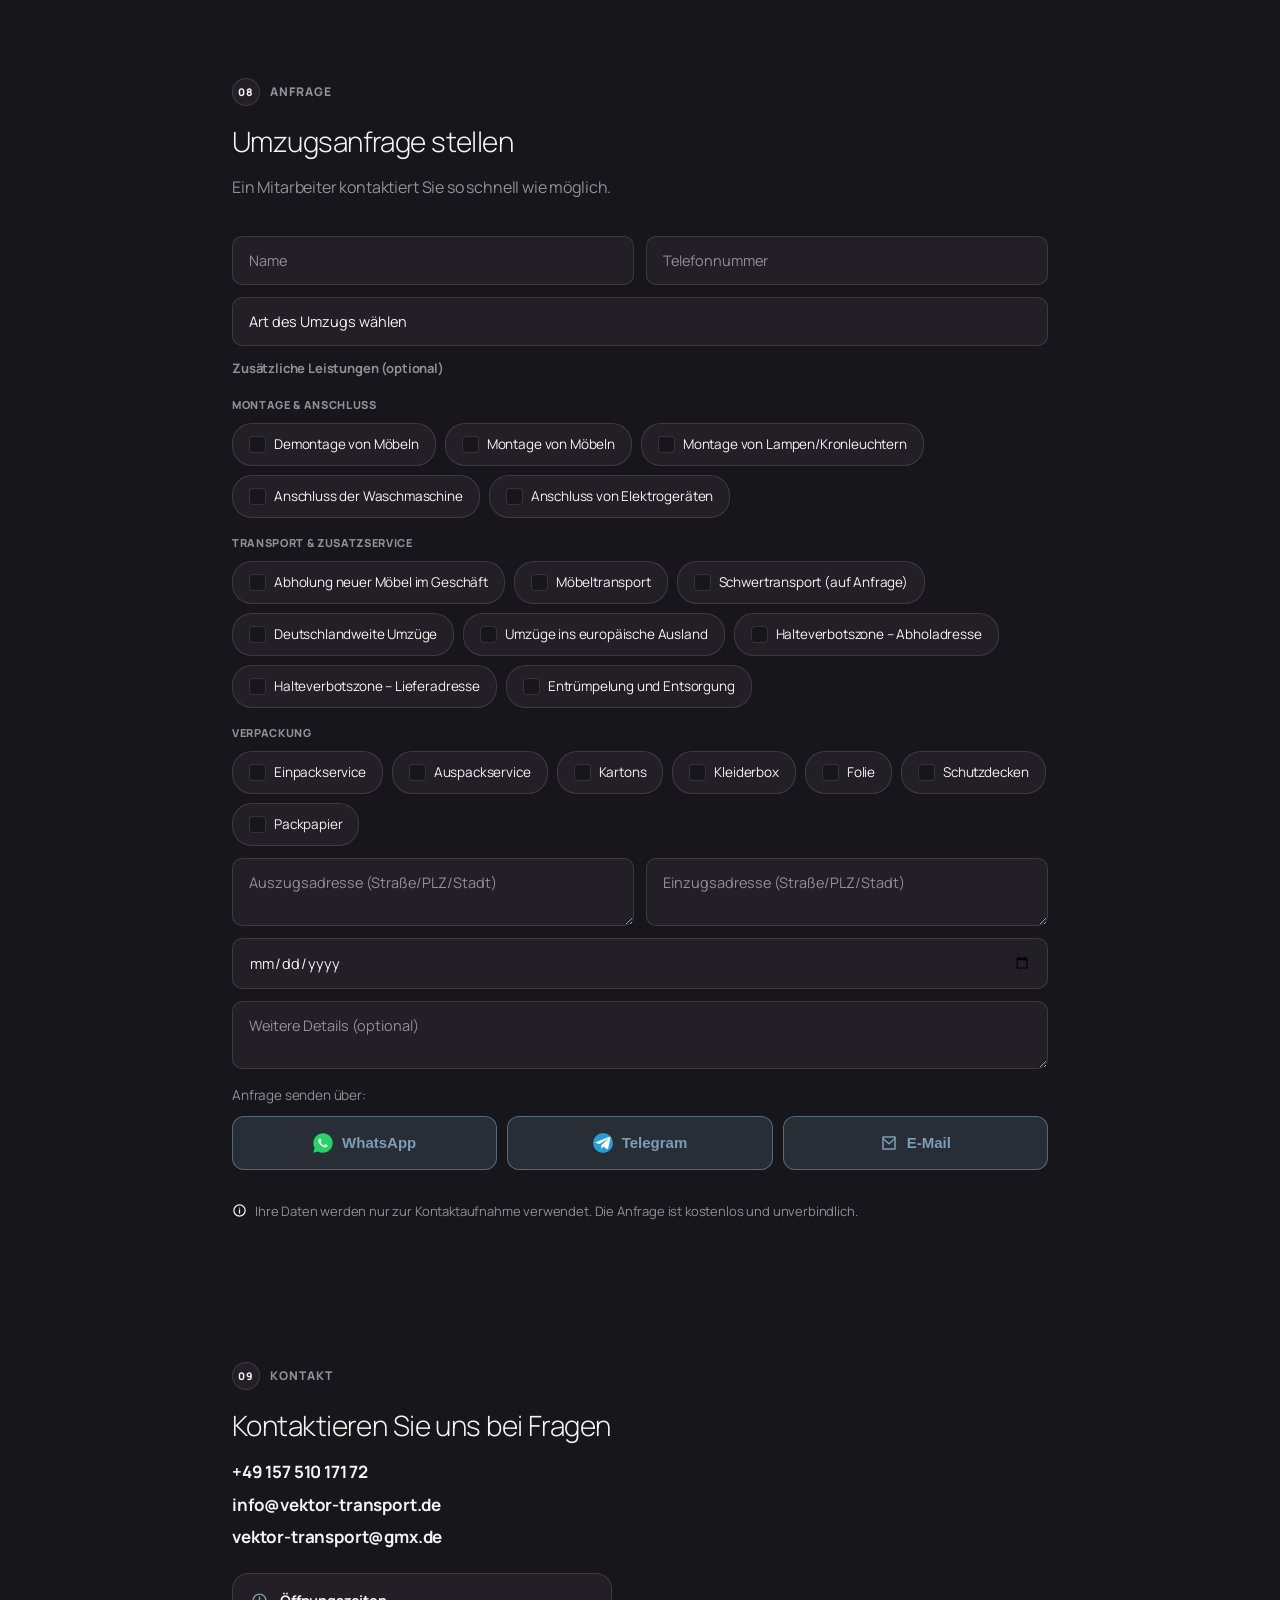
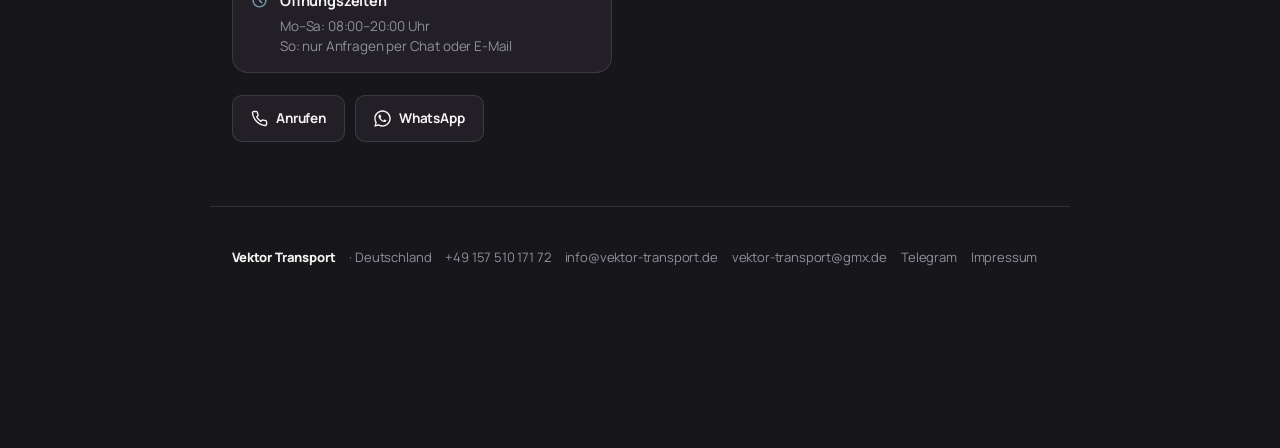
==== commit b6065ec8: "Move MöbelTaxi nav link to first position Co-Authored-By: Claude Sonnet 5 <noreply@anthropic.com>" ====
--- a/index.html
+++ b/index.html
@@ -41,8 +41,8 @@
 <header class="hdr" id="hdr">
     <a href="#top" class="logo"><img class="logo__img" src="media/logo.png" alt="Vektor Transport" width="40" height="40" /><span>Vektor Transport</span></a>
     <nav class="nav" id="nav">
+      <a href="moebeltaxi.html" class="nav__taxi"><svg viewBox="0 0 24 24" width="16" height="16" fill="none" stroke="currentColor" stroke-width="2" stroke-linecap="round" stroke-linejoin="round"><path d="M3 16V8a1 1 0 0 1 1-1h9l5 5v4a1 1 0 0 1-1 1h-1"/><path d="M13 7v6h8"/><circle cx="7.5" cy="17.5" r="1.8"/><circle cx="16.5" cy="17.5" r="1.8"/></svg>MöbelTaxi</a>
       <a href="#leistungen" data-i18n="nav_services">Leistungen</a>
-      <a href="moebeltaxi.html" class="nav__taxi"><svg viewBox="0 0 24 24" width="16" height="16" fill="none" stroke="currentColor" stroke-width="2" stroke-linecap="round" stroke-linejoin="round"><path d="M3 16V8a1 1 0 0 1 1-1h9l5 5v4a1 1 0 0 1-1 1h-1"/><path d="M13 7v6h8"/><circle cx="7.5" cy="17.5" r="1.8"/><circle cx="16.5" cy="17.5" r="1.8"/></svg>MöbelTaxi</a>
       <a href="#warum" data-i18n="nav_why">Warum wir</a>
       <a href="#region">Servicegebiet</a>
       <a href="#fuhrpark" data-i18n="nav_fleet">Fuhrpark</a>
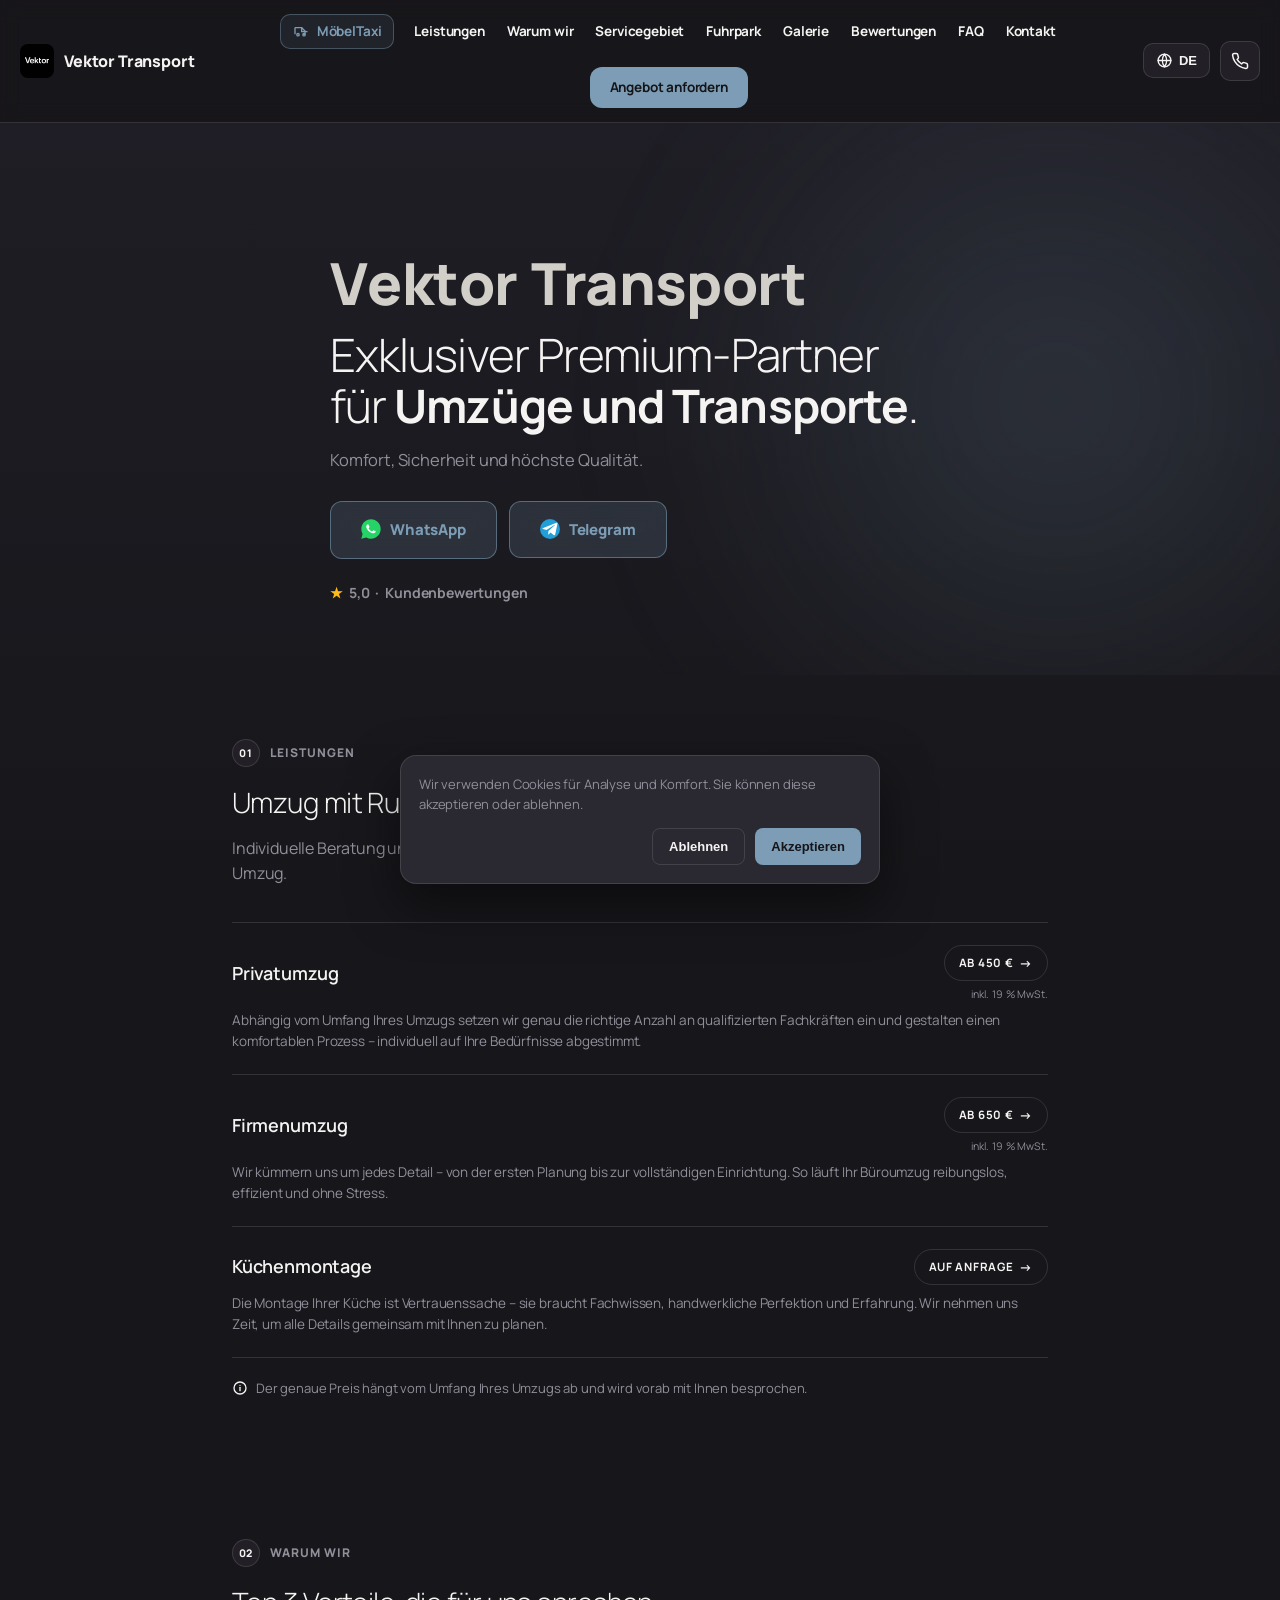
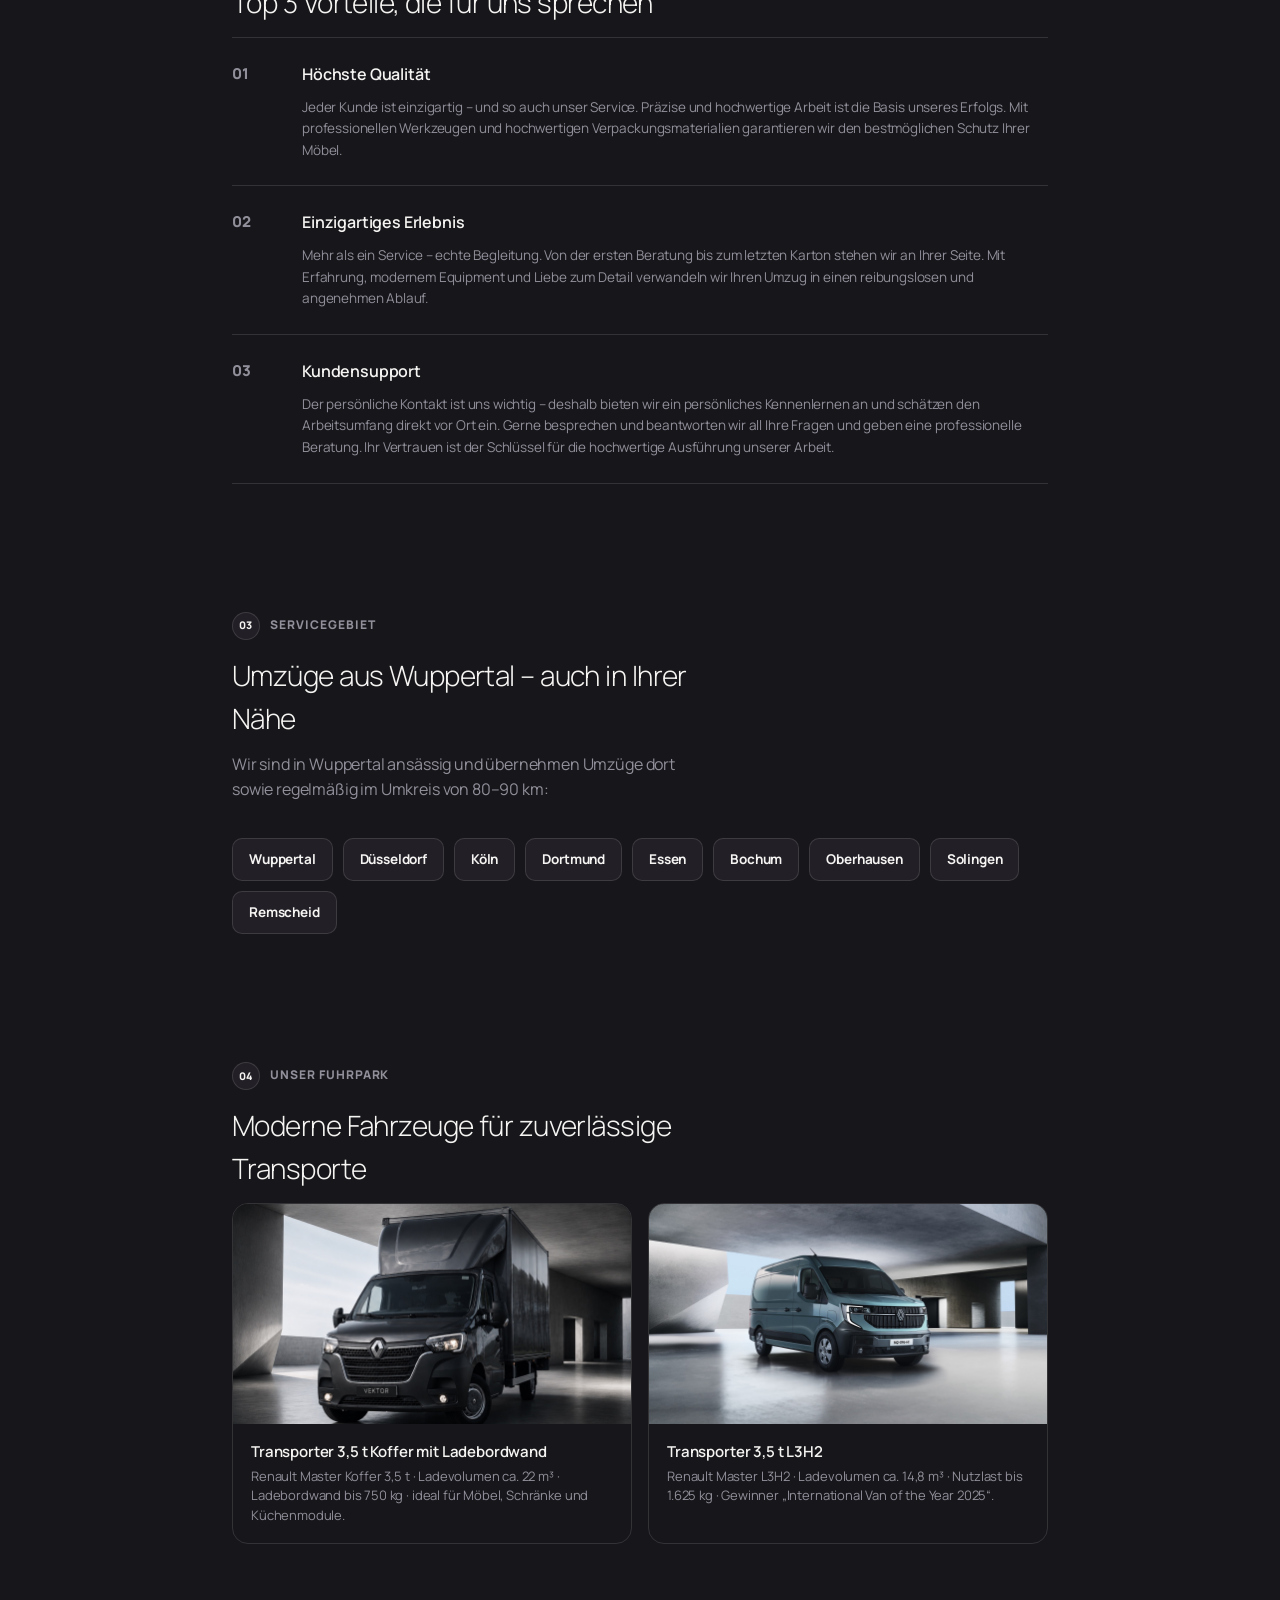
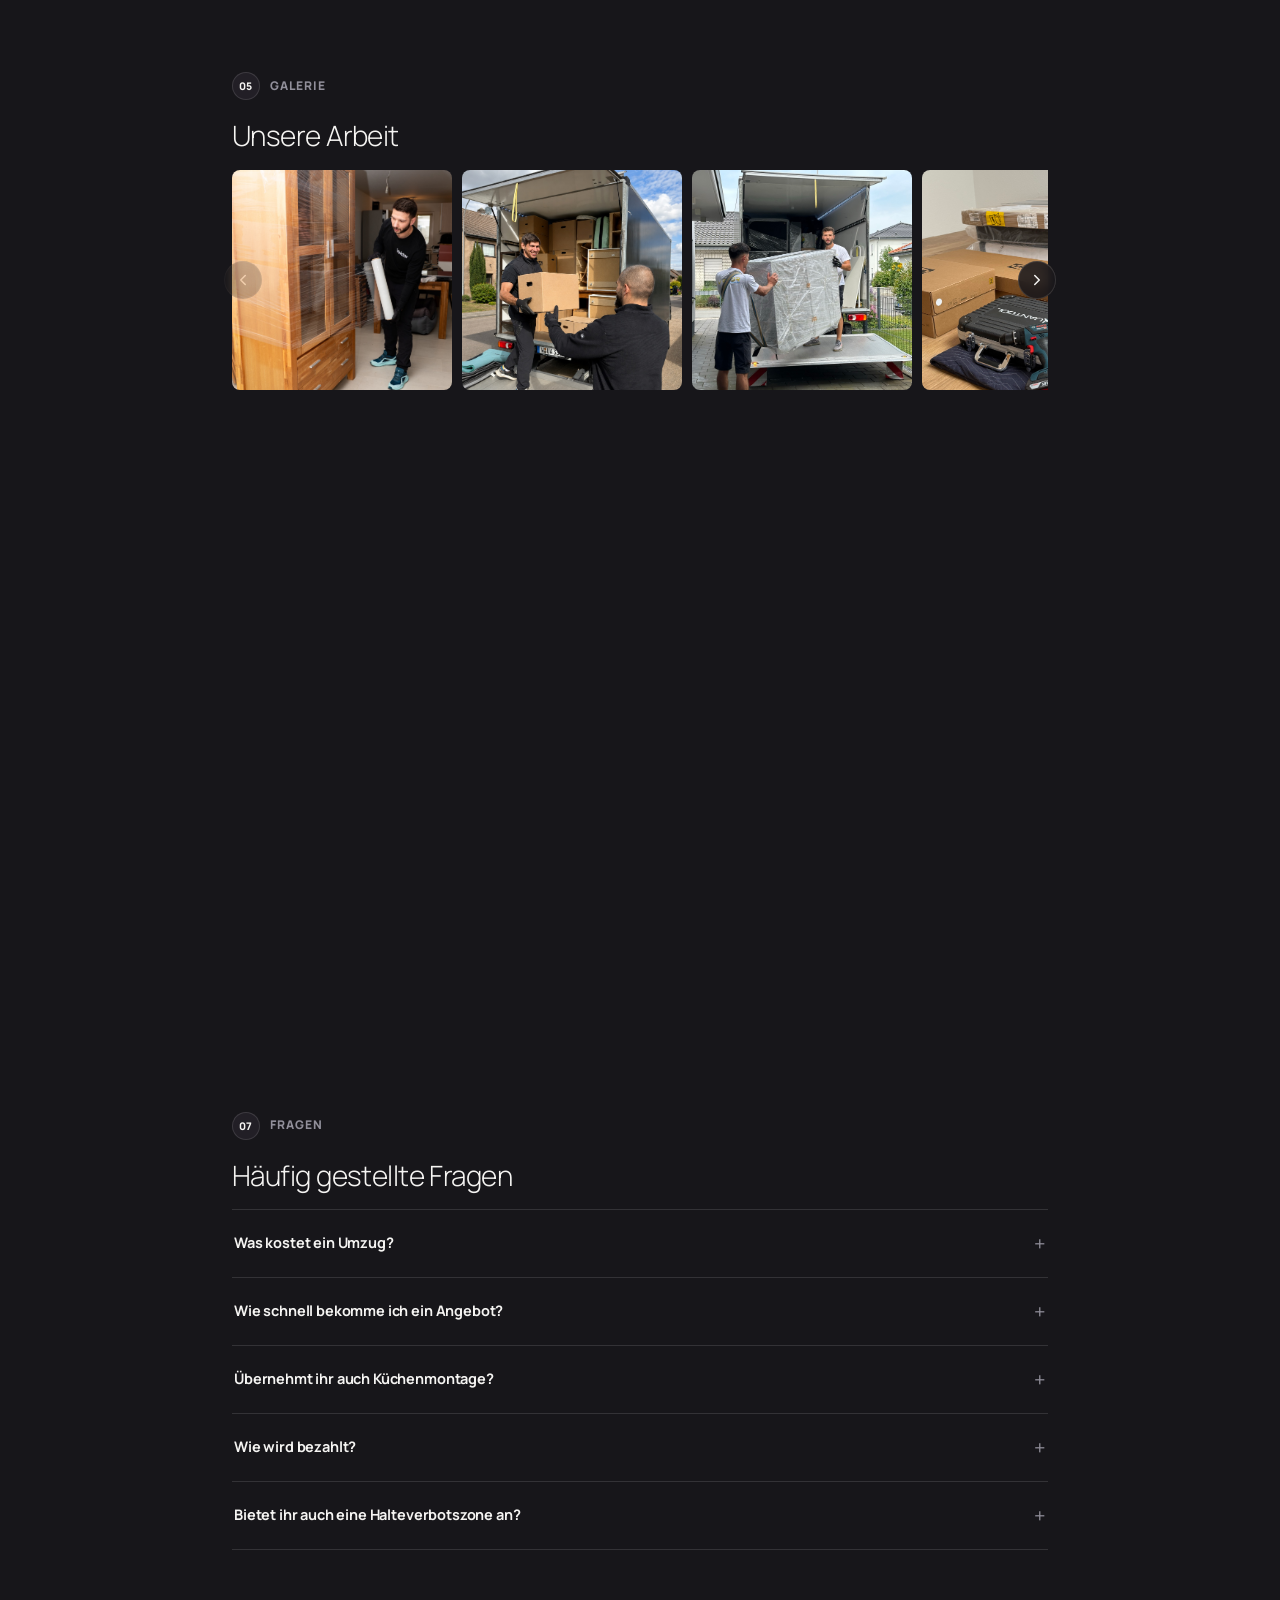
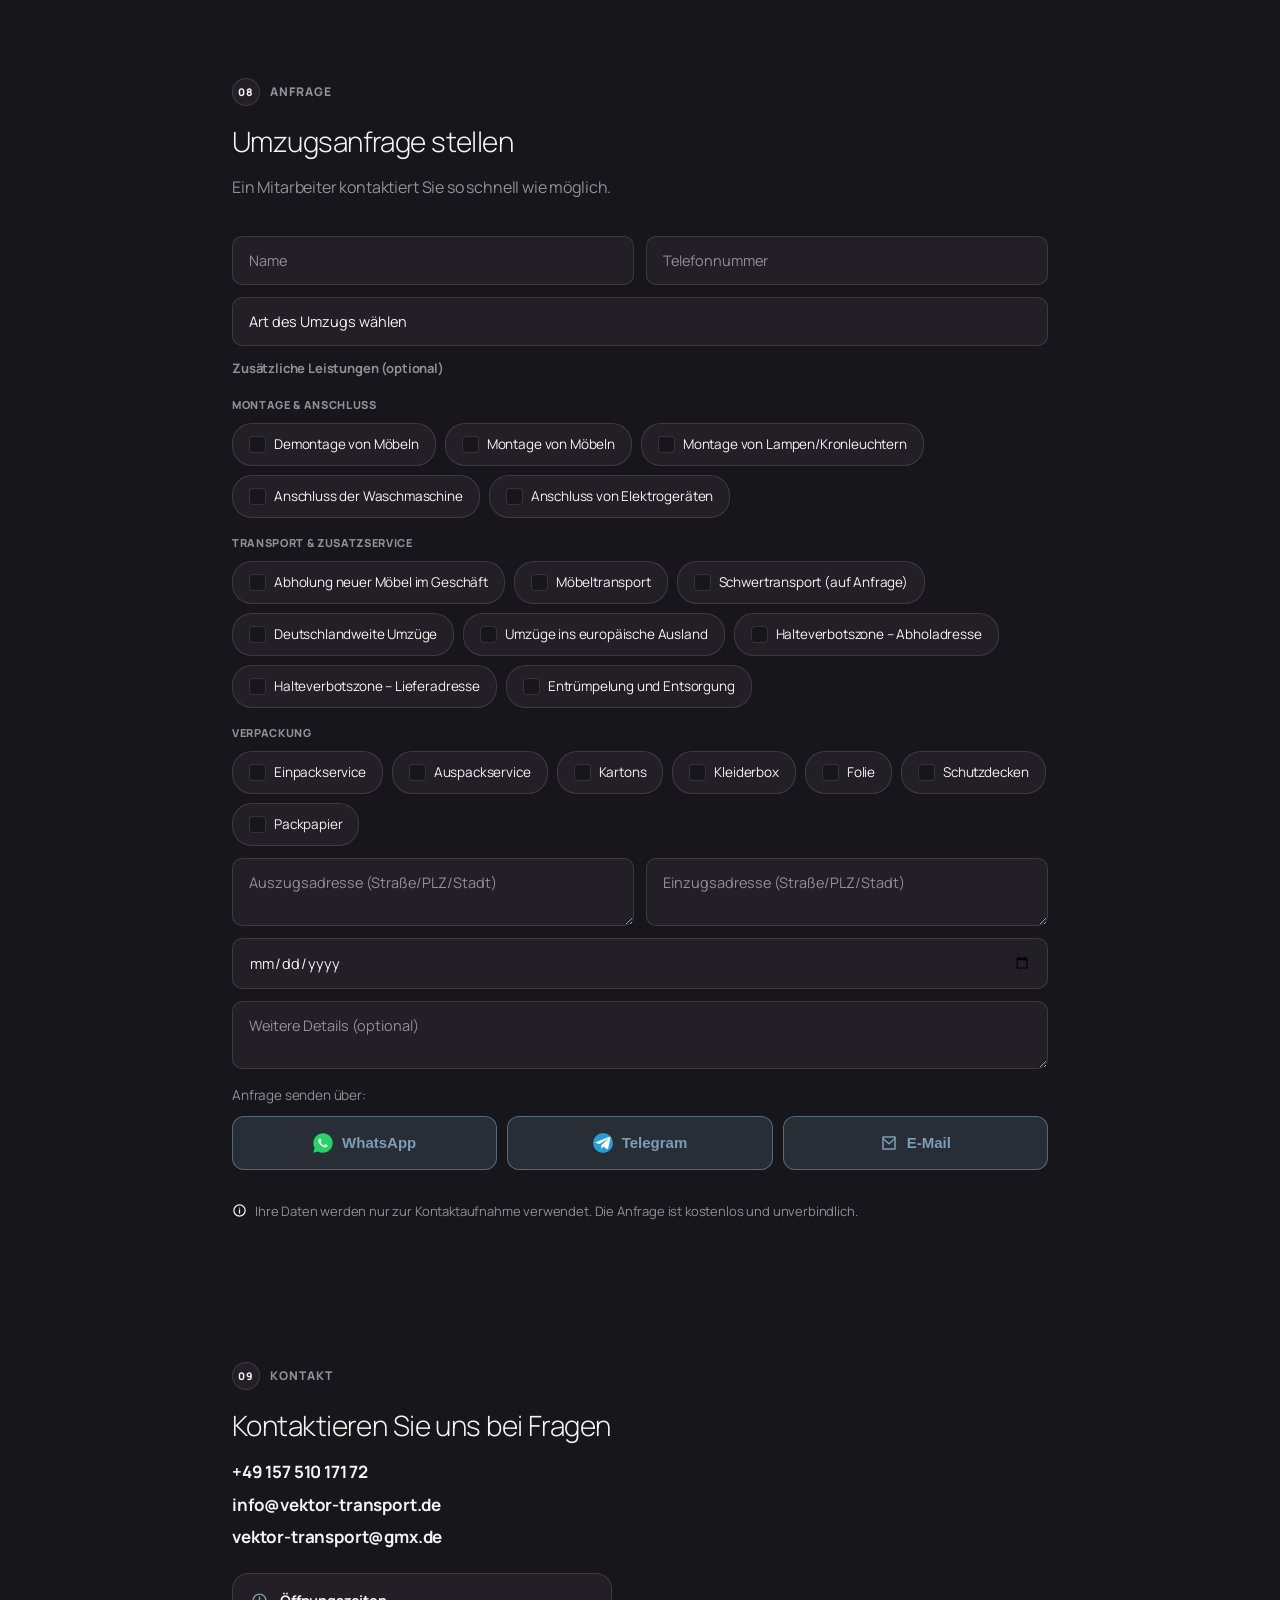
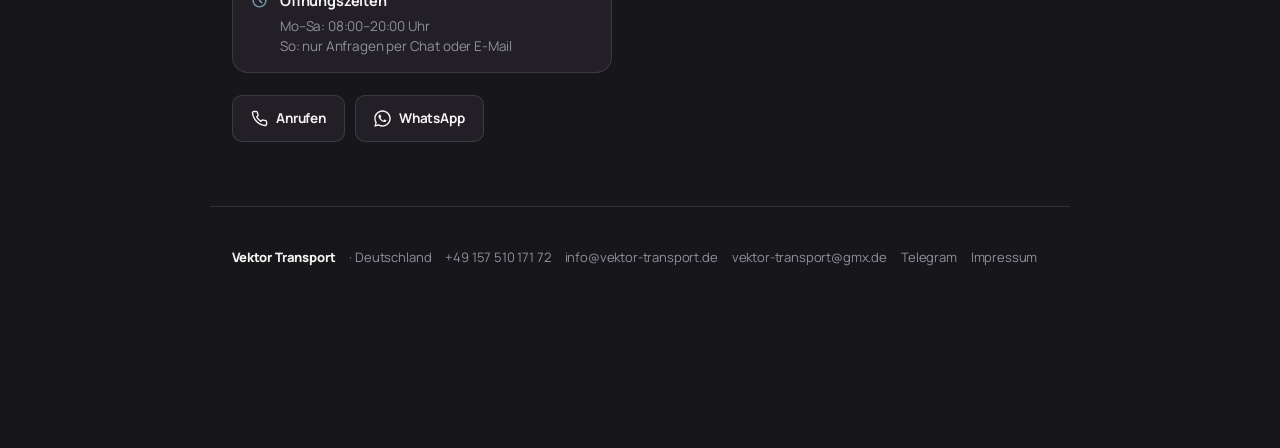
==== commit 666a9f5a: "Rebuild MöbelTaxi booking as a guided step wizard for Wuppertal MVP Adds Abholadresse → Lieferadress" ====
--- a/index.html
+++ b/index.html
@@ -17,7 +17,7 @@
   <link rel="preconnect" href="https://fonts.googleapis.com">
   <link rel="preconnect" href="https://fonts.gstatic.com" crossorigin>
   <link href="https://fonts.googleapis.com/css2?family=Manrope:wght@200;300;400;500;600;700;800&display=swap" rel="stylesheet">
-  <link rel="stylesheet" href="style.css?v=43" />
+  <link rel="stylesheet" href="style.css?v=44" />
   <script type="application/ld+json">
   {"@context":"https://schema.org","@graph":[
     {"@type":"MovingCompany","@id":"https://vektor-transport.de/#business","name":"Vektor Transport","telephone":"+49 157 510 171 72","priceRange":"€€","currenciesAccepted":"EUR","paymentAccepted":"Bar, Karte, Überweisung","areaServed":[{"@type":"City","name":"Wuppertal"},{"@type":"City","name":"Düsseldorf"},{"@type":"City","name":"Köln"},{"@type":"City","name":"Dortmund"},{"@type":"City","name":"Essen"},{"@type":"City","name":"Bochum"},{"@type":"City","name":"Oberhausen"},{"@type":"City","name":"Solingen"},{"@type":"City","name":"Remscheid"}],"address":{"@type":"PostalAddress","addressLocality":"Wuppertal","addressCountry":"DE"},"sameAs":["https://wa.me/4915751017172","https://t.me/VektorTransport"],"makesOffer":[
--- a/style.css
+++ b/style.css
@@ -420,16 +420,85 @@
 }
 .pkg-card svg { margin: 0 auto 8px; display: block; color: var(--muted); transition: color .2s ease; }
 .pkg-card__t { font-weight: 800; font-size: 14px; }
-.pkg-card__d { color: var(--muted); font-size: 11px; line-height: 1.4; margin-top: 3px; }
+.pkg-card__price { color: var(--accent); font-weight: 800; font-size: 12px; margin-top: 2px; }
+.pkg-card__d { color: var(--muted); font-size: 11px; line-height: 1.4; margin-top: 5px; }
 .pkg-card:hover { border-color: rgba(124,157,181,.5); }
 .pkg-card.is-active { border-color: var(--accent); background: rgba(124,157,181,.12); }
 .pkg-card.is-active svg { color: var(--accent); }
-
-.price-box { margin-top: 22px; padding: 20px; border-radius: var(--r); background: var(--card-2); border: 1px solid var(--line); }
+.tw-pkg-hint { color: var(--muted); font-size: 12.5px; line-height: 1.5; text-align: center; margin: 16px 0 0; }
+
+.price-box { margin-top: 0; padding: 20px; border-radius: var(--r); background: var(--card-2); border: 1px solid var(--line); }
+.price-box__label { font-size: 12px; font-weight: 700; text-transform: uppercase; letter-spacing: .04em; color: var(--muted); margin-bottom: 6px; }
 .price-box__amount { font-size: 38px; font-weight: 800; letter-spacing: -.02em; }
 .price-box__amount span { font-size: 18px; font-weight: 700; color: var(--muted); }
 .price-box__breakdown { color: var(--muted); font-size: 12.5px; margin-top: 6px; line-height: 1.6; }
 .price-box__placeholder { color: var(--muted); font-size: 14px; }
+
+/* MöbelTaxi booking wizard */
+.tw-progress { display: flex; gap: 6px; margin-bottom: 12px; }
+.tw-progress__step { flex: 1; height: 4px; border-radius: 2px; background: var(--line); transition: background .25s ease; }
+.tw-progress__step.is-active, .tw-progress__step.is-done { background: var(--accent); }
+.tw-stepline { color: var(--muted); font-size: 12px; font-weight: 700; text-transform: uppercase; letter-spacing: .04em; margin: 0 0 22px; }
+.tw-step { display: none; }
+.tw-step.is-active { display: block; }
+.tw-nav-row { display: flex; gap: 10px; margin-top: 24px; }
+.tw-nav-row .btn-ghost { flex: 0 0 auto; }
+.tw-nav-row .cta { flex: 1; }
+
+.tw-outside {
+  display: flex; gap: 12px; align-items: flex-start; background: var(--card-2); border: 1px solid var(--line);
+  border-radius: var(--r); padding: 16px 18px; margin-top: 18px;
+}
+.tw-outside svg { flex: 0 0 auto; color: var(--gold); margin-top: 2px; }
+.tw-outside b { display: block; font-size: 14px; margin-bottom: 4px; }
+.tw-outside p { color: var(--muted); font-size: 13px; margin: 0 0 12px; }
+.tw-outside__actions { display: flex; gap: 10px; flex-wrap: wrap; }
+
+.tw-asap {
+  display: flex; gap: 14px; align-items: flex-start; width: 100%; text-align: left; cursor: pointer;
+  background: rgba(255,187,28,.08); border: 1px solid rgba(255,187,28,.4); border-radius: var(--r);
+  padding: 16px 18px; margin-bottom: 18px; color: var(--text); font-family: inherit;
+}
+.tw-asap svg { flex: 0 0 auto; color: var(--gold); margin-top: 2px; }
+.tw-asap b { display: block; font-size: 14.5px; margin-bottom: 3px; }
+.tw-asap span { display: block; color: var(--muted); font-size: 12.5px; line-height: 1.5; }
+.tw-asap.is-active { border-color: var(--gold); background: rgba(255,187,28,.16); }
+
+.tw-day-row { display: flex; gap: 10px; flex-wrap: wrap; margin-bottom: 8px; }
+.tw-day-btn {
+  flex: 1 1 100px; text-align: center; padding: 14px 10px; border-radius: 12px; border: 1px solid var(--line);
+  background: var(--card-2); color: var(--text); font-weight: 700; font-size: 13.5px; cursor: pointer;
+  font-family: inherit; transition: border-color .2s ease, background .2s ease, color .2s ease;
+}
+.tw-day-btn:hover { border-color: rgba(124,157,181,.5); }
+.tw-day-btn.is-active { border-color: var(--accent); background: rgba(124,157,181,.12); color: var(--accent); }
+
+.tw-slots { margin-top: 14px; }
+.tw-slot-grid { display: grid; grid-template-columns: repeat(2, 1fr); gap: 9px; }
+.tw-slot {
+  padding: 12px 10px; border-radius: 10px; border: 1px solid var(--line); background: var(--card-2);
+  color: var(--text); font-weight: 700; font-size: 13px; text-align: center; cursor: pointer; font-family: inherit;
+  transition: border-color .2s ease, background .2s ease, opacity .2s ease, color .2s ease;
+}
+.tw-slot:hover { border-color: rgba(124,157,181,.5); }
+.tw-slot.is-active { border-color: var(--accent); background: rgba(124,157,181,.14); color: var(--accent); }
+.tw-slot.is-disabled { opacity: .35; cursor: not-allowed; text-decoration: line-through; }
+
+.tw-photo {
+  display: flex; align-items: center; justify-content: center; gap: 8px; border: 1.5px dashed var(--line);
+  border-radius: var(--r); padding: 18px; cursor: pointer; color: var(--muted); font-size: 13.5px; font-weight: 700;
+  text-align: center; transition: border-color .2s ease, color .2s ease; position: relative;
+}
+.tw-photo:hover { border-color: var(--accent); color: var(--accent); }
+.tw-photo input { position: absolute; opacity: 0; width: 0; height: 0; }
+.tw-photo-preview { margin-top: 12px; border-radius: var(--r); overflow: hidden; border: 1px solid var(--line); max-width: 160px; }
+.tw-photo-preview img { width: 100%; display: block; }
+
+.tw-included { margin-top: 16px; }
+.tw-included__t { font-size: 12px; font-weight: 700; text-transform: uppercase; letter-spacing: .04em; color: var(--muted); margin-bottom: 8px; }
+.tw-included ul { margin: 0; padding: 0; list-style: none; display: flex; flex-direction: column; gap: 6px; }
+.tw-included li { font-size: 13.5px; color: var(--text); display: flex; align-items: center; gap: 8px; }
+.tw-included li::before { content: ""; width: 6px; height: 6px; border-radius: 50%; background: var(--accent); flex: 0 0 auto; }
 
 .taxi-steps { display: flex; flex-direction: column; border-top: 1px solid var(--line); margin-top: 8px; }
 .taxi-step { display: grid; grid-template-columns: 40px 1fr; gap: 4px 18px; padding: 20px 0; border-bottom: 1px solid var(--line); }
@@ -446,7 +515,9 @@
 }
 @media (max-width: 420px) {
   .pkg-grid { grid-template-columns: repeat(1, 1fr); }
-  .pkg-card { display: flex; align-items: center; gap: 12px; text-align: left; padding: 12px 14px; }
-  .pkg-card svg { margin: 0; flex: 0 0 auto; }
+  .pkg-card { display: grid; grid-template-columns: 26px 1fr; column-gap: 12px; text-align: left; padding: 14px 16px; }
+  .pkg-card svg { margin: 2px 0 0; }
   .pkg-card__t { font-size: 15px; }
-}
+  .pkg-card__price { grid-column: 2; }
+  .pkg-card__d { grid-column: 2; }
+}
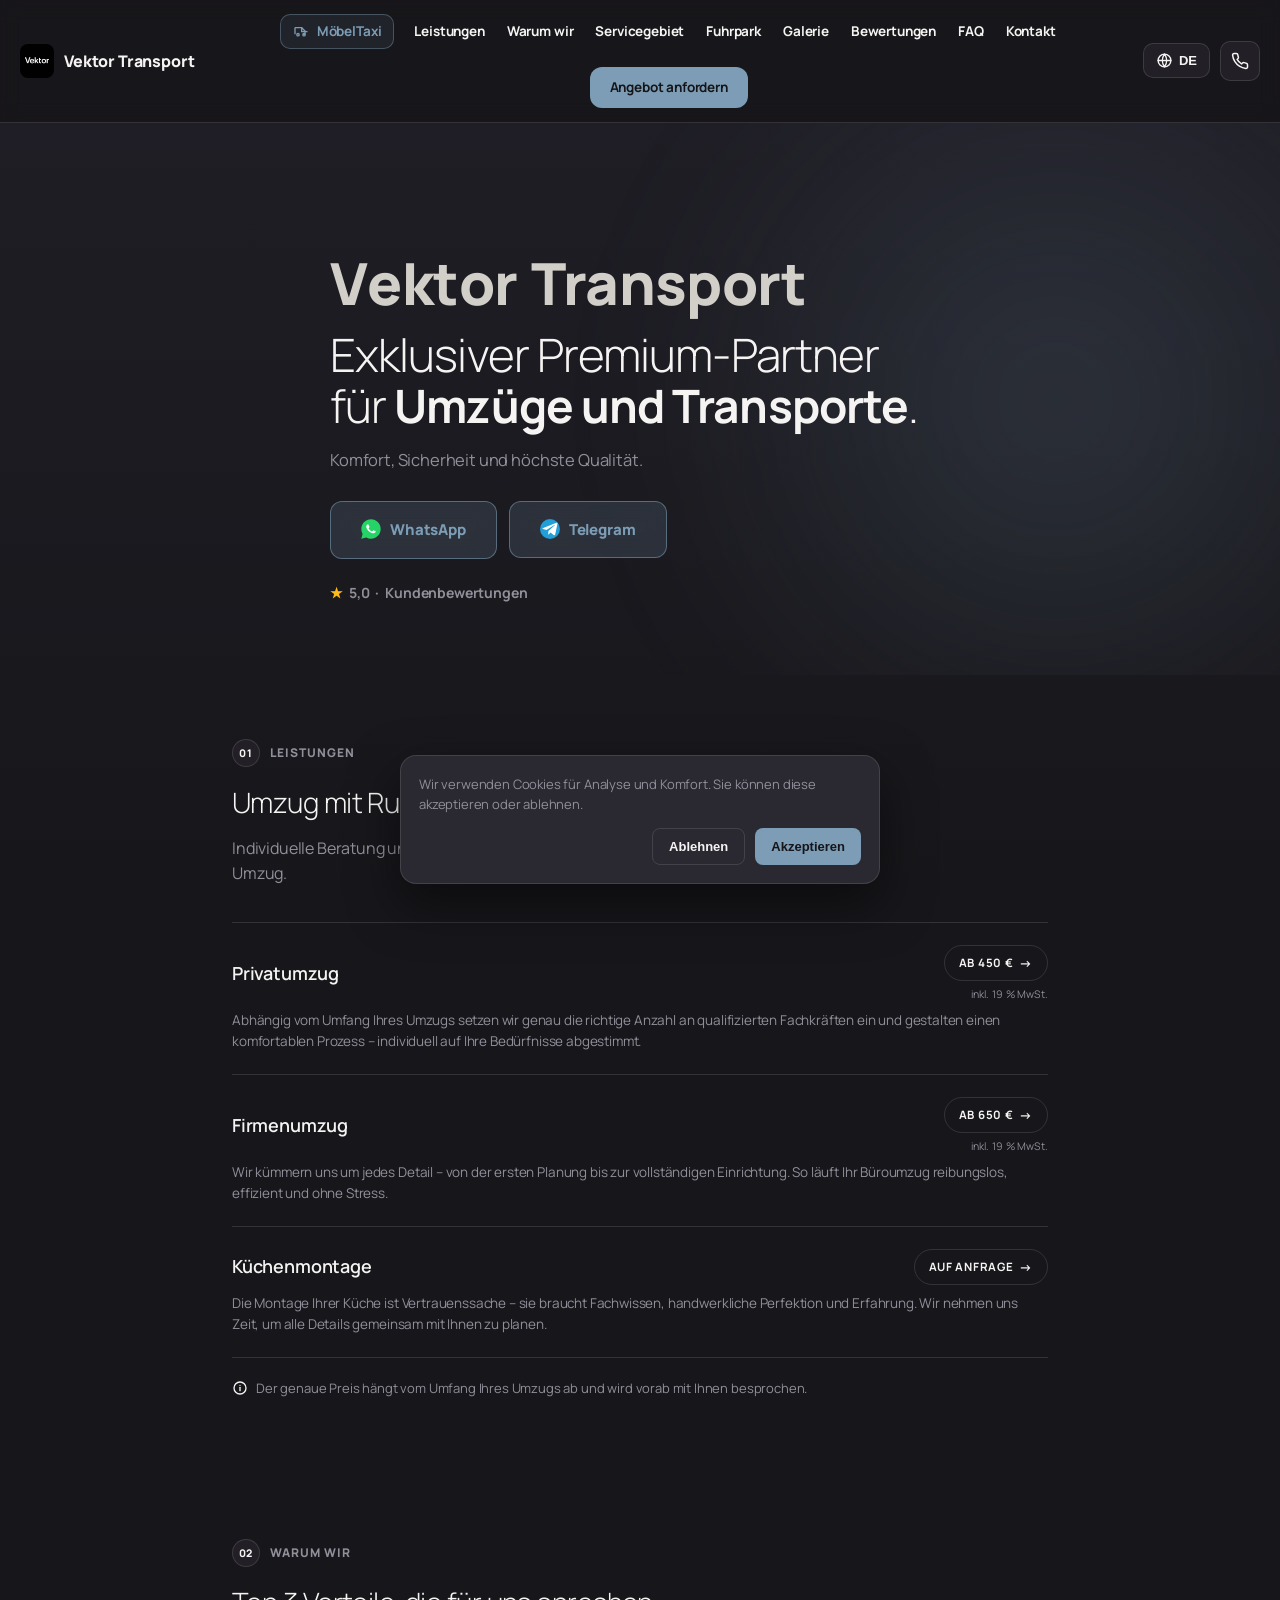
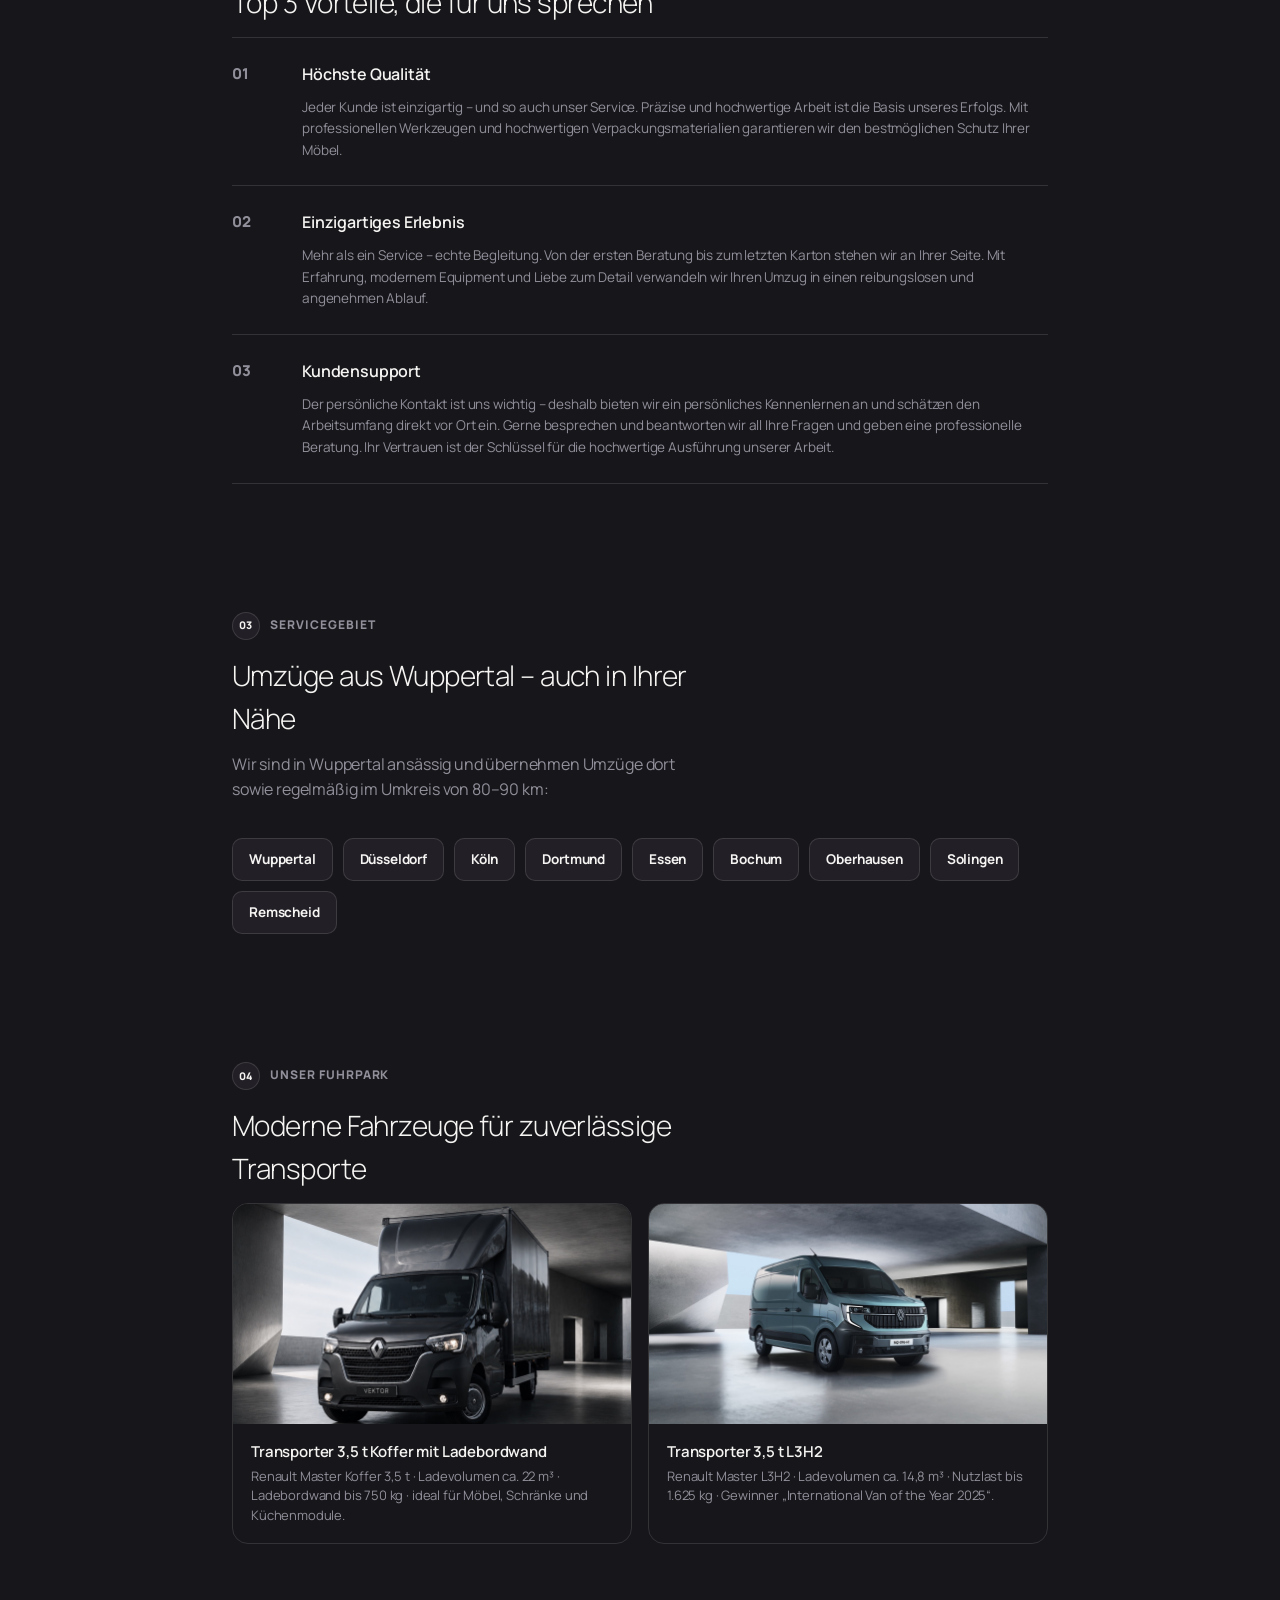
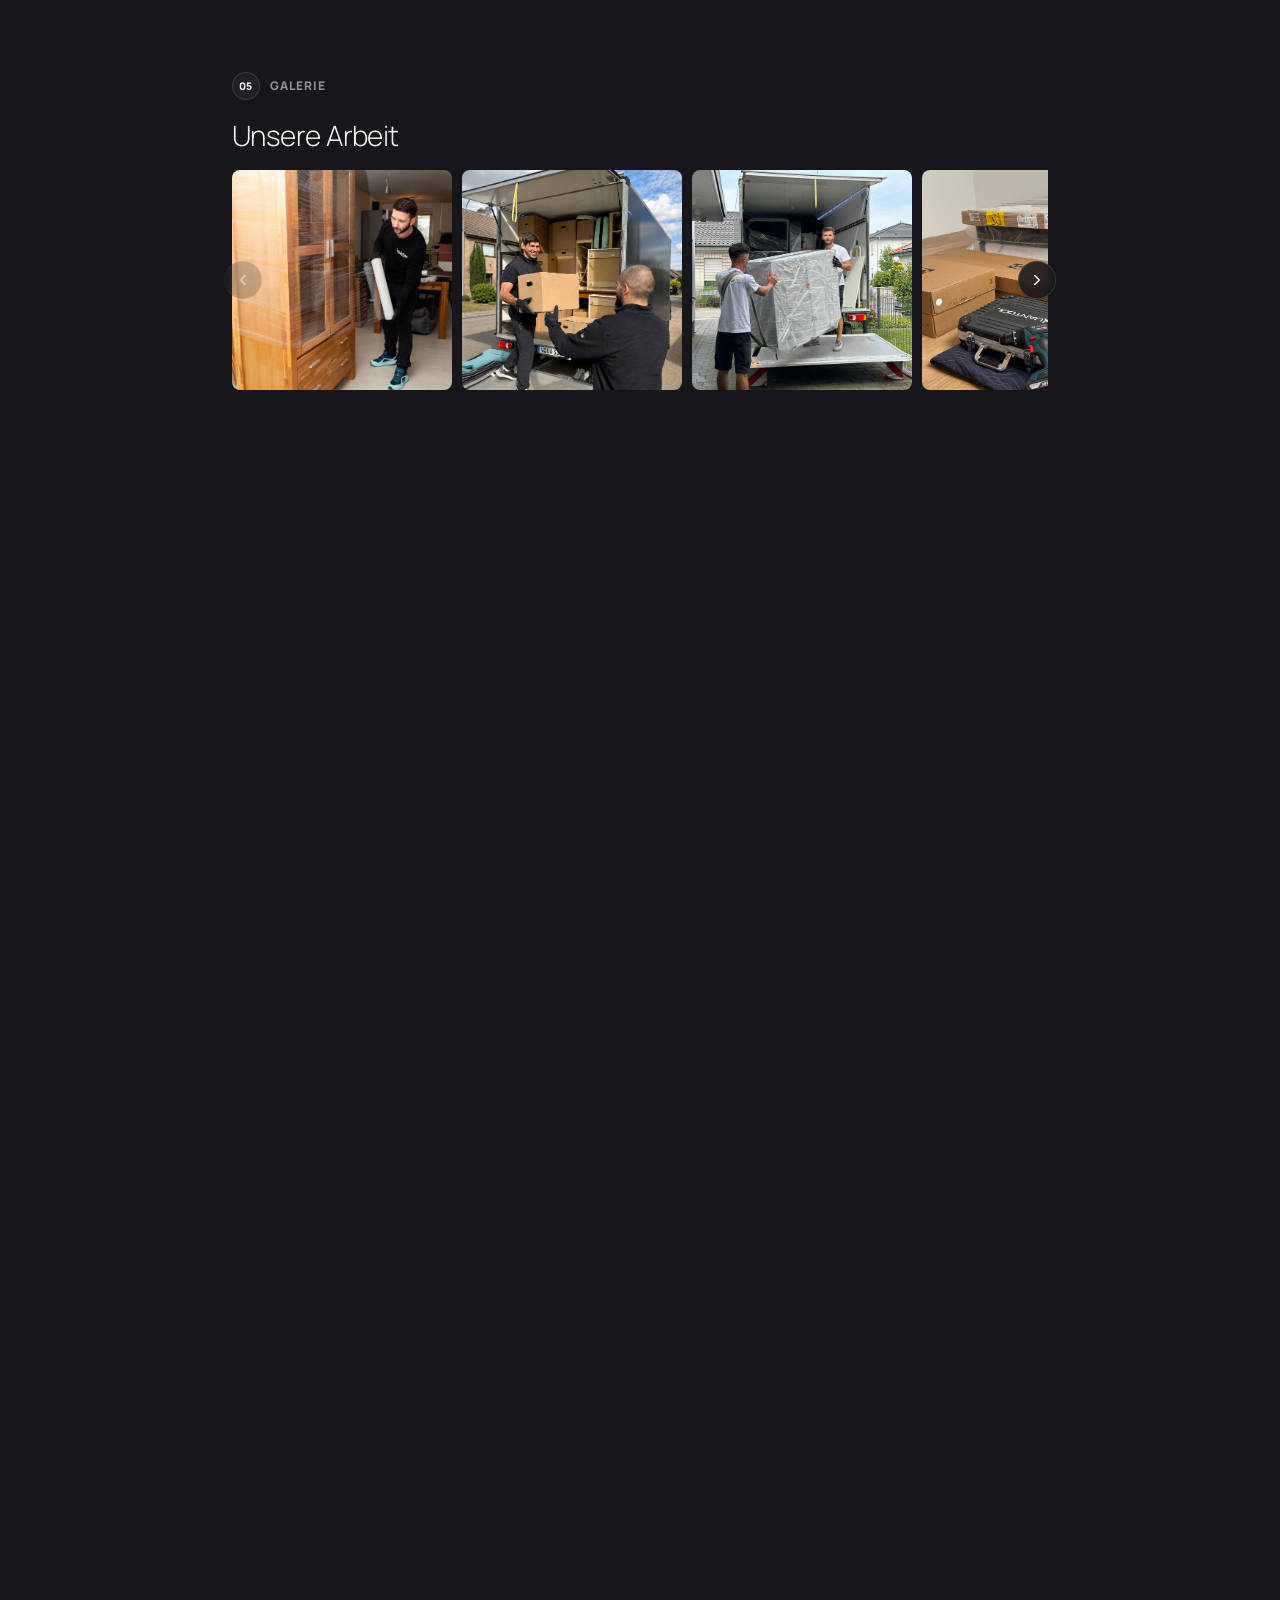
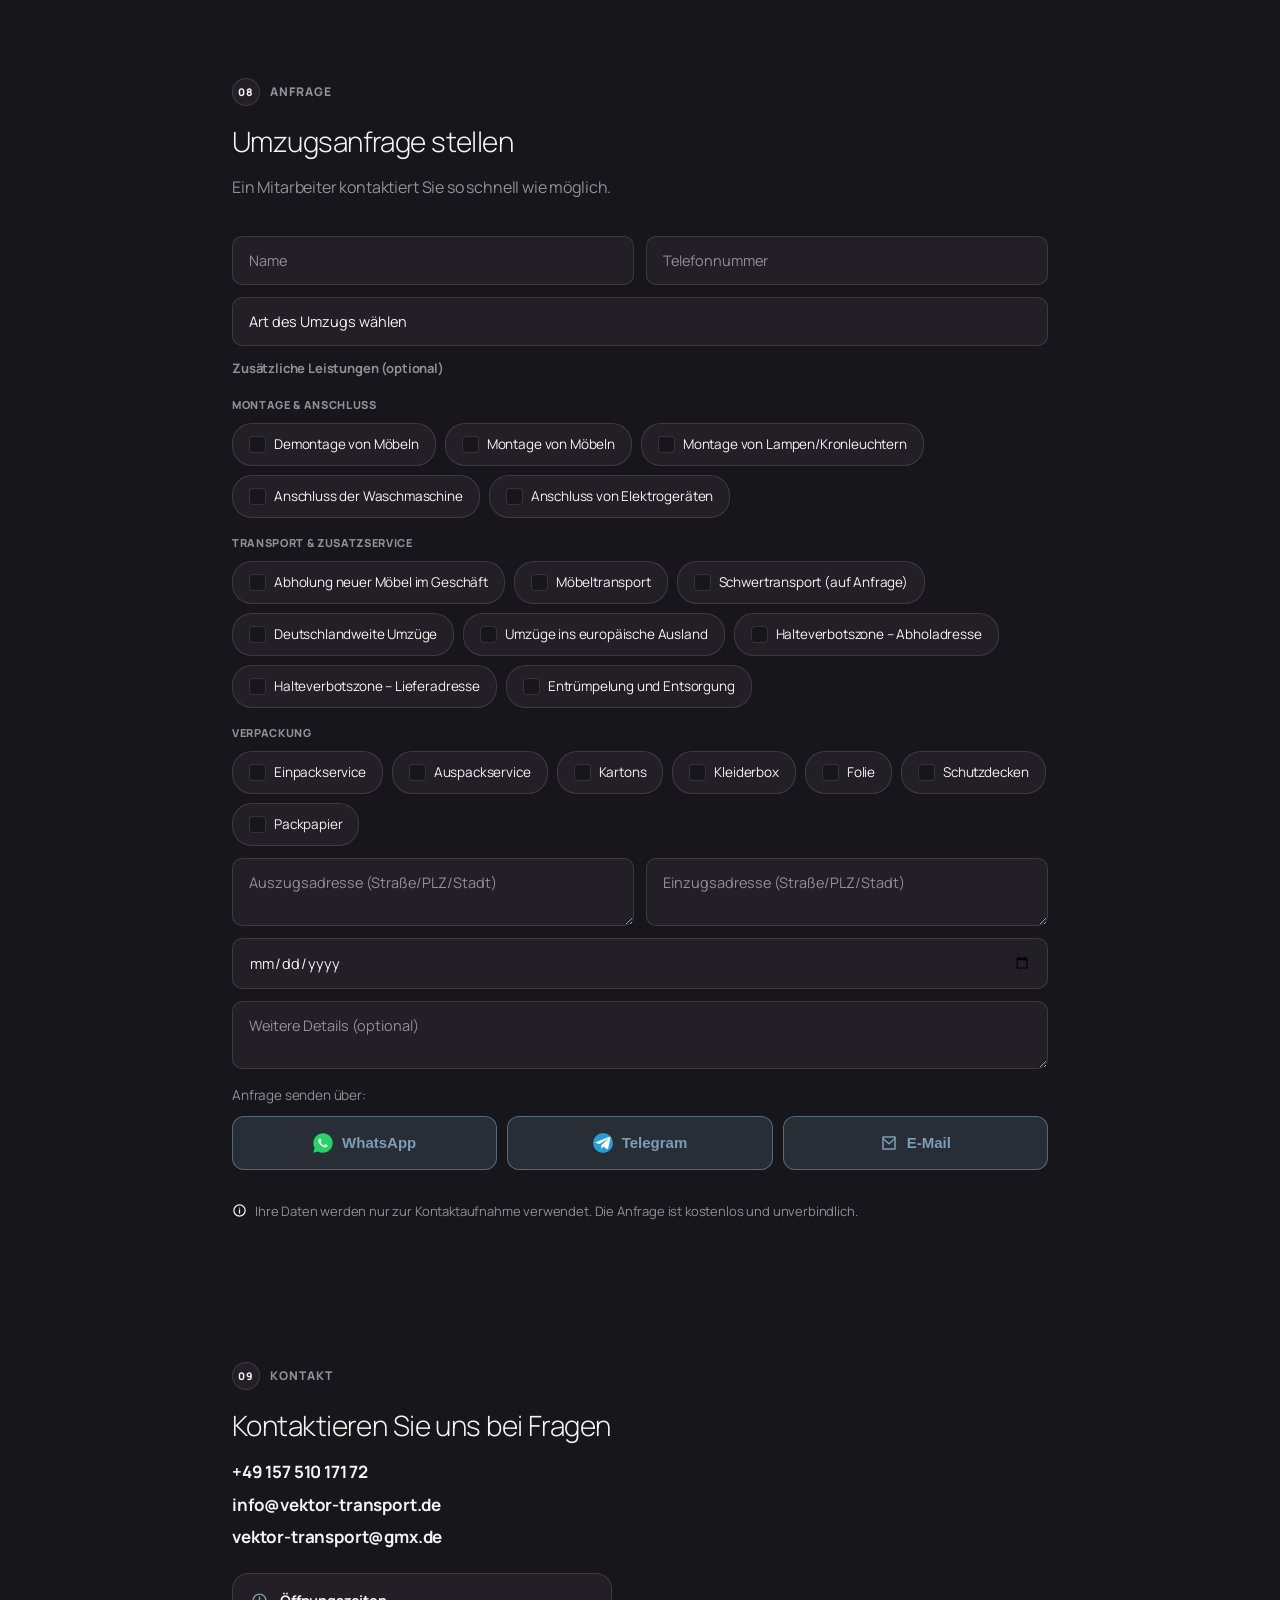
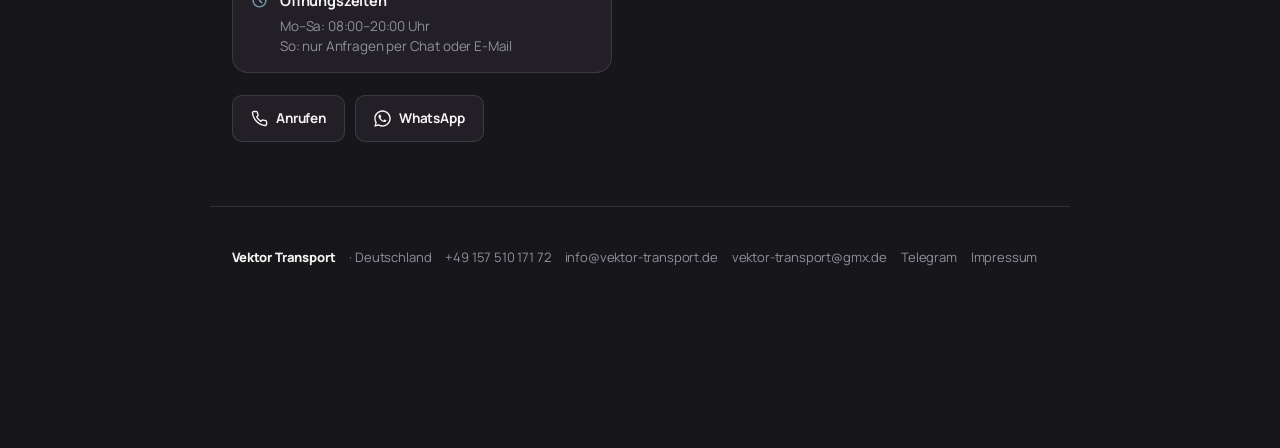
==== commit 489c7e6d: "Add honest pricing note for MöbelTaxi Montage/Verpackungsentsorgung No fixed price exists yet for as" ====
--- a/index.html
+++ b/index.html
@@ -17,7 +17,7 @@
   <link rel="preconnect" href="https://fonts.googleapis.com">
   <link rel="preconnect" href="https://fonts.gstatic.com" crossorigin>
   <link href="https://fonts.googleapis.com/css2?family=Manrope:wght@200;300;400;500;600;700;800&display=swap" rel="stylesheet">
-  <link rel="stylesheet" href="style.css?v=44" />
+  <link rel="stylesheet" href="style.css?v=45" />
   <script type="application/ld+json">
   {"@context":"https://schema.org","@graph":[
     {"@type":"MovingCompany","@id":"https://vektor-transport.de/#business","name":"Vektor Transport","telephone":"+49 157 510 171 72","priceRange":"€€","currenciesAccepted":"EUR","paymentAccepted":"Bar, Karte, Überweisung","areaServed":[{"@type":"City","name":"Wuppertal"},{"@type":"City","name":"Düsseldorf"},{"@type":"City","name":"Köln"},{"@type":"City","name":"Dortmund"},{"@type":"City","name":"Essen"},{"@type":"City","name":"Bochum"},{"@type":"City","name":"Oberhausen"},{"@type":"City","name":"Solingen"},{"@type":"City","name":"Remscheid"}],"address":{"@type":"PostalAddress","addressLocality":"Wuppertal","addressCountry":"DE"},"sameAs":["https://wa.me/4915751017172","https://t.me/VektorTransport"],"makesOffer":[
--- a/style.css
+++ b/style.css
@@ -433,6 +433,8 @@
 .price-box__amount span { font-size: 18px; font-weight: 700; color: var(--muted); }
 .price-box__breakdown { color: var(--muted); font-size: 12.5px; margin-top: 6px; line-height: 1.6; }
 .price-box__placeholder { color: var(--muted); font-size: 14px; }
+.price-box__note { color: var(--muted); font-size: 12px; margin-top: 10px; padding-top: 10px; border-top: 1px dashed var(--line); line-height: 1.5; }
+.tw-fee-note { color: var(--muted); font-size: 12.5px; line-height: 1.5; margin: 10px 0 0; }
 
 /* MöbelTaxi booking wizard */
 .tw-progress { display: flex; gap: 6px; margin-bottom: 12px; }
